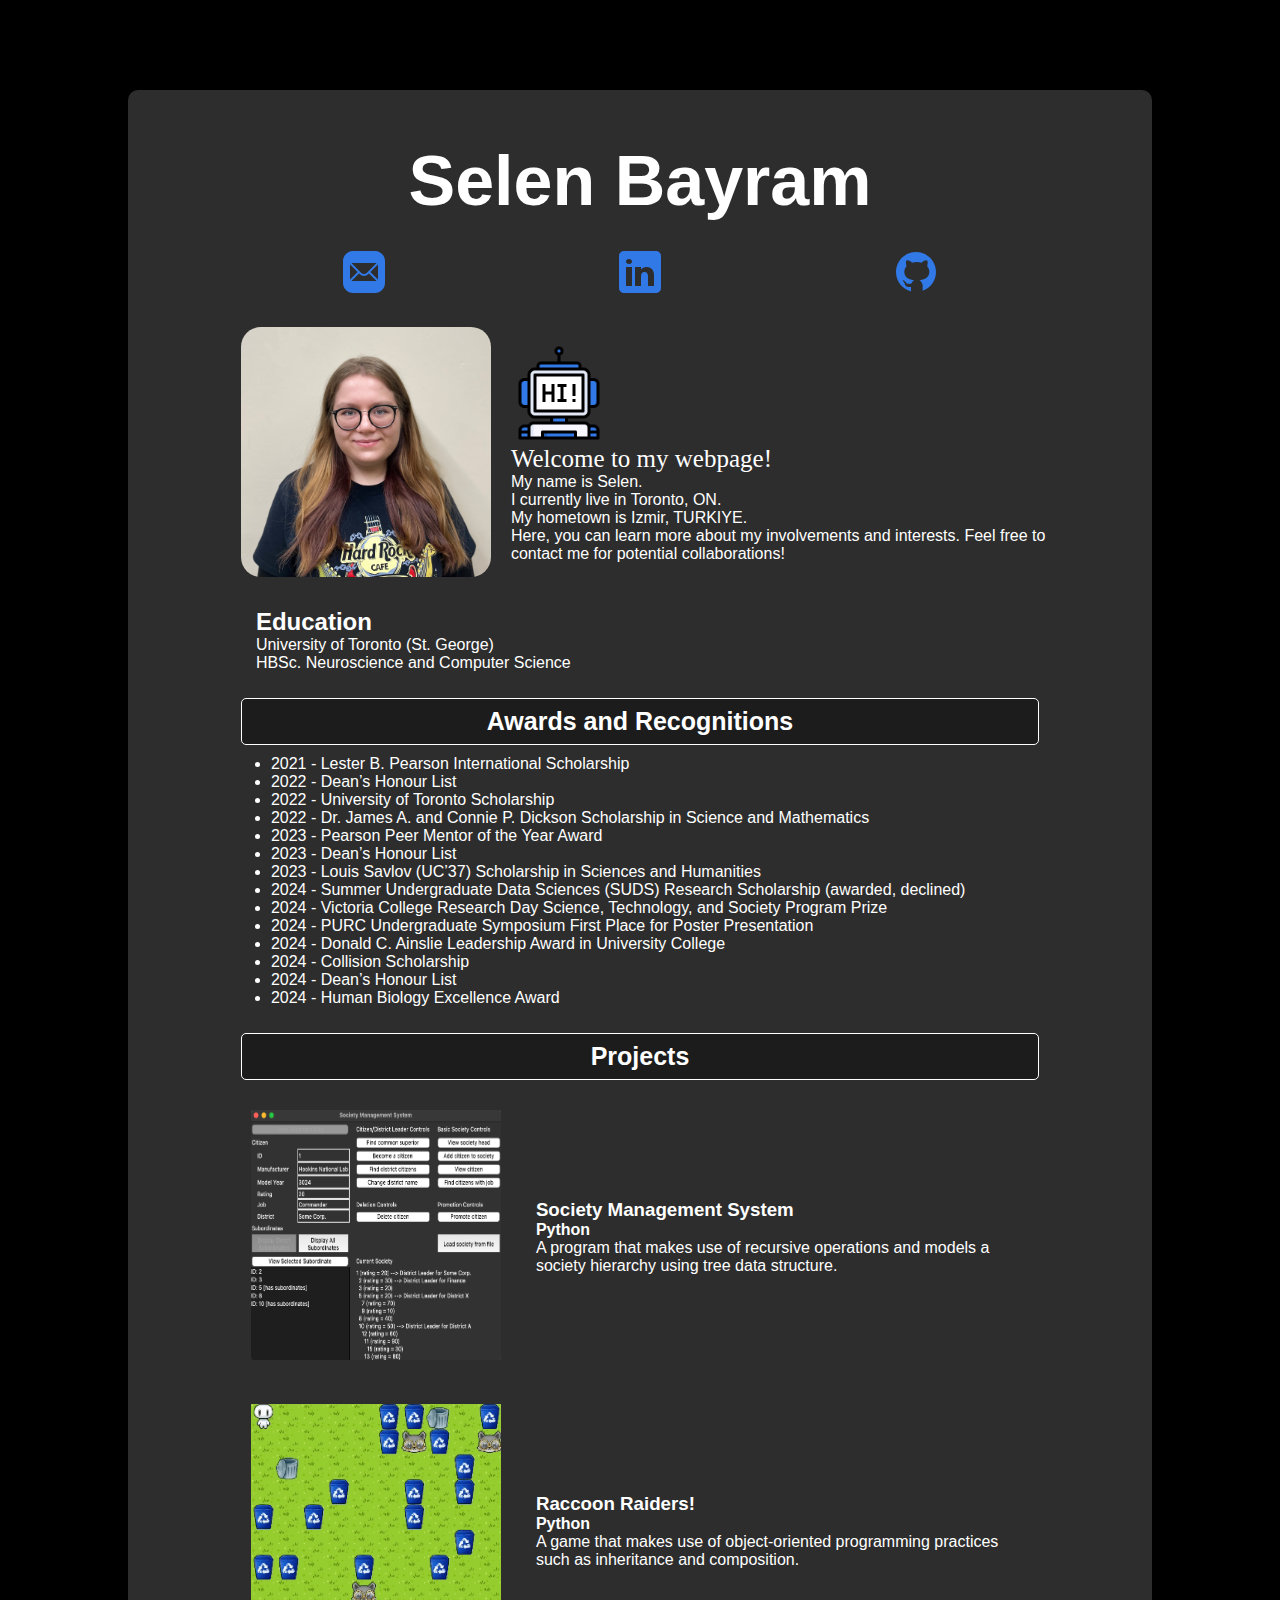
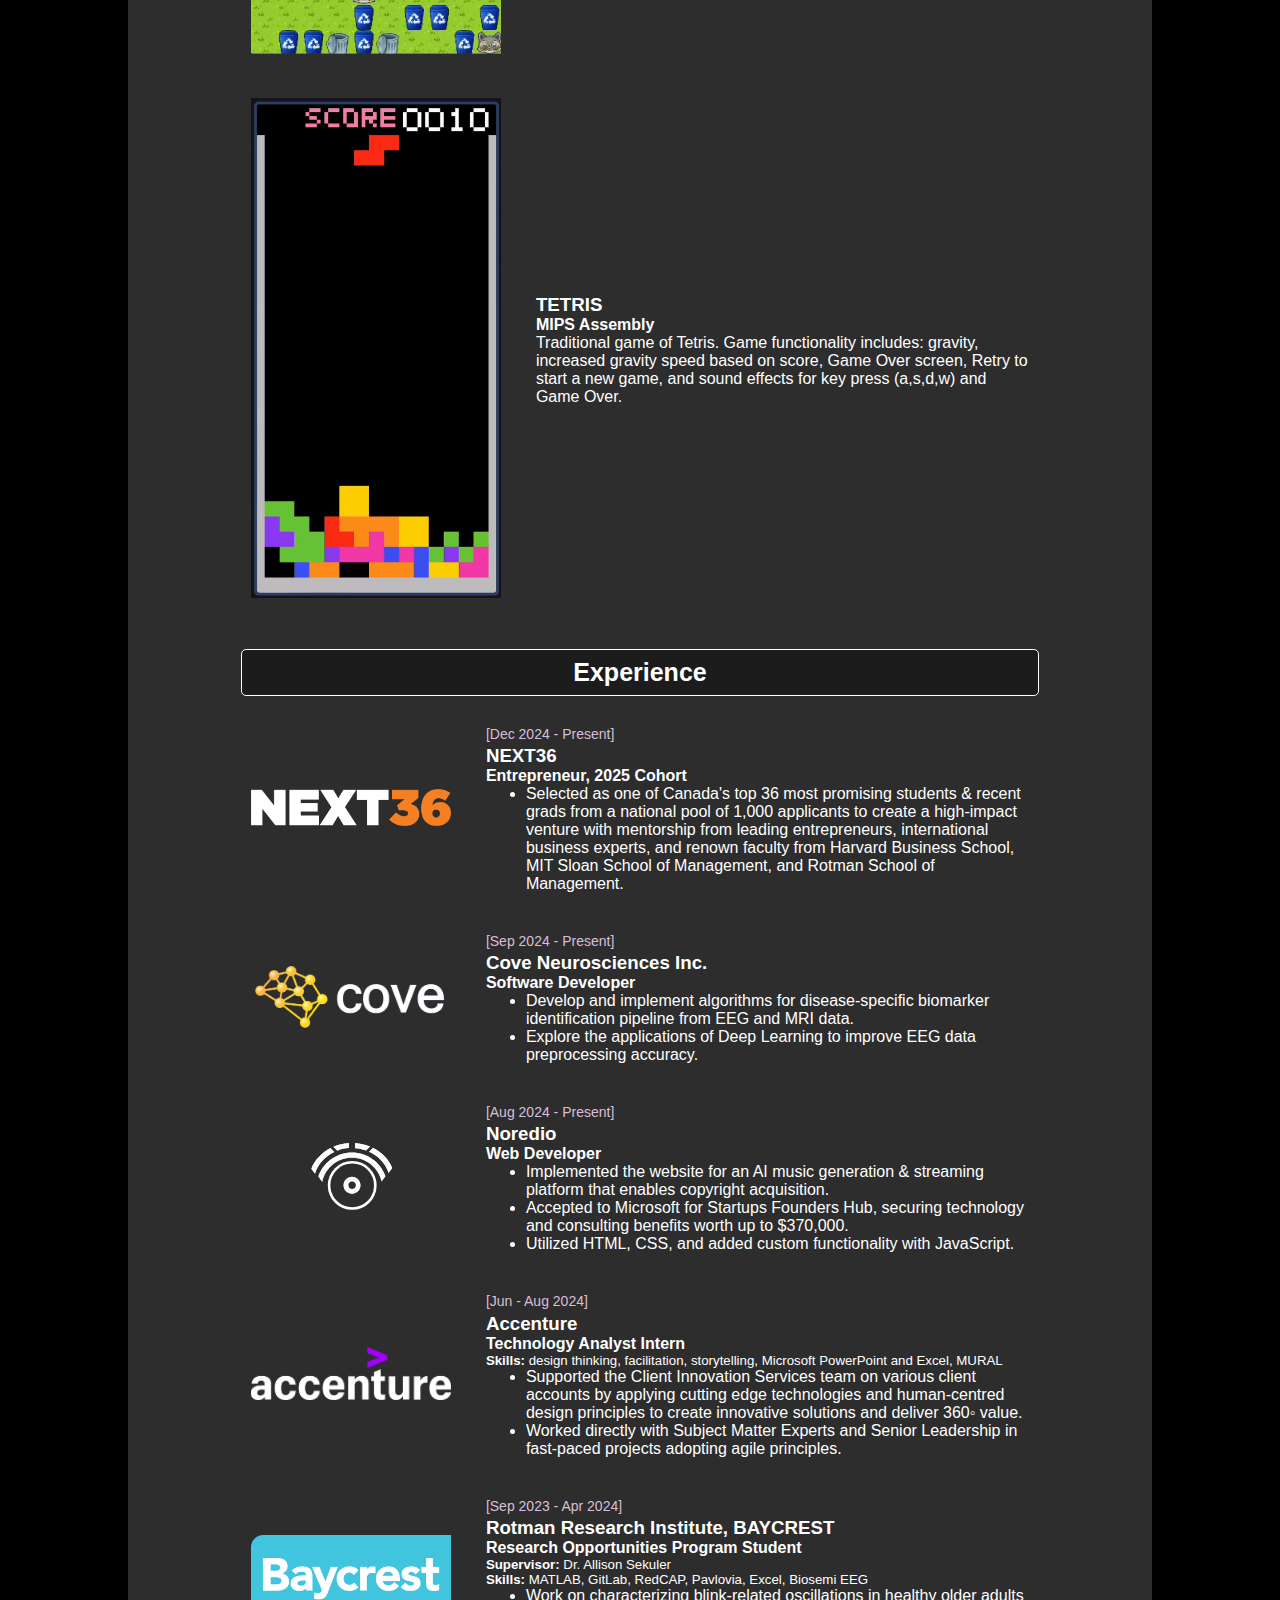
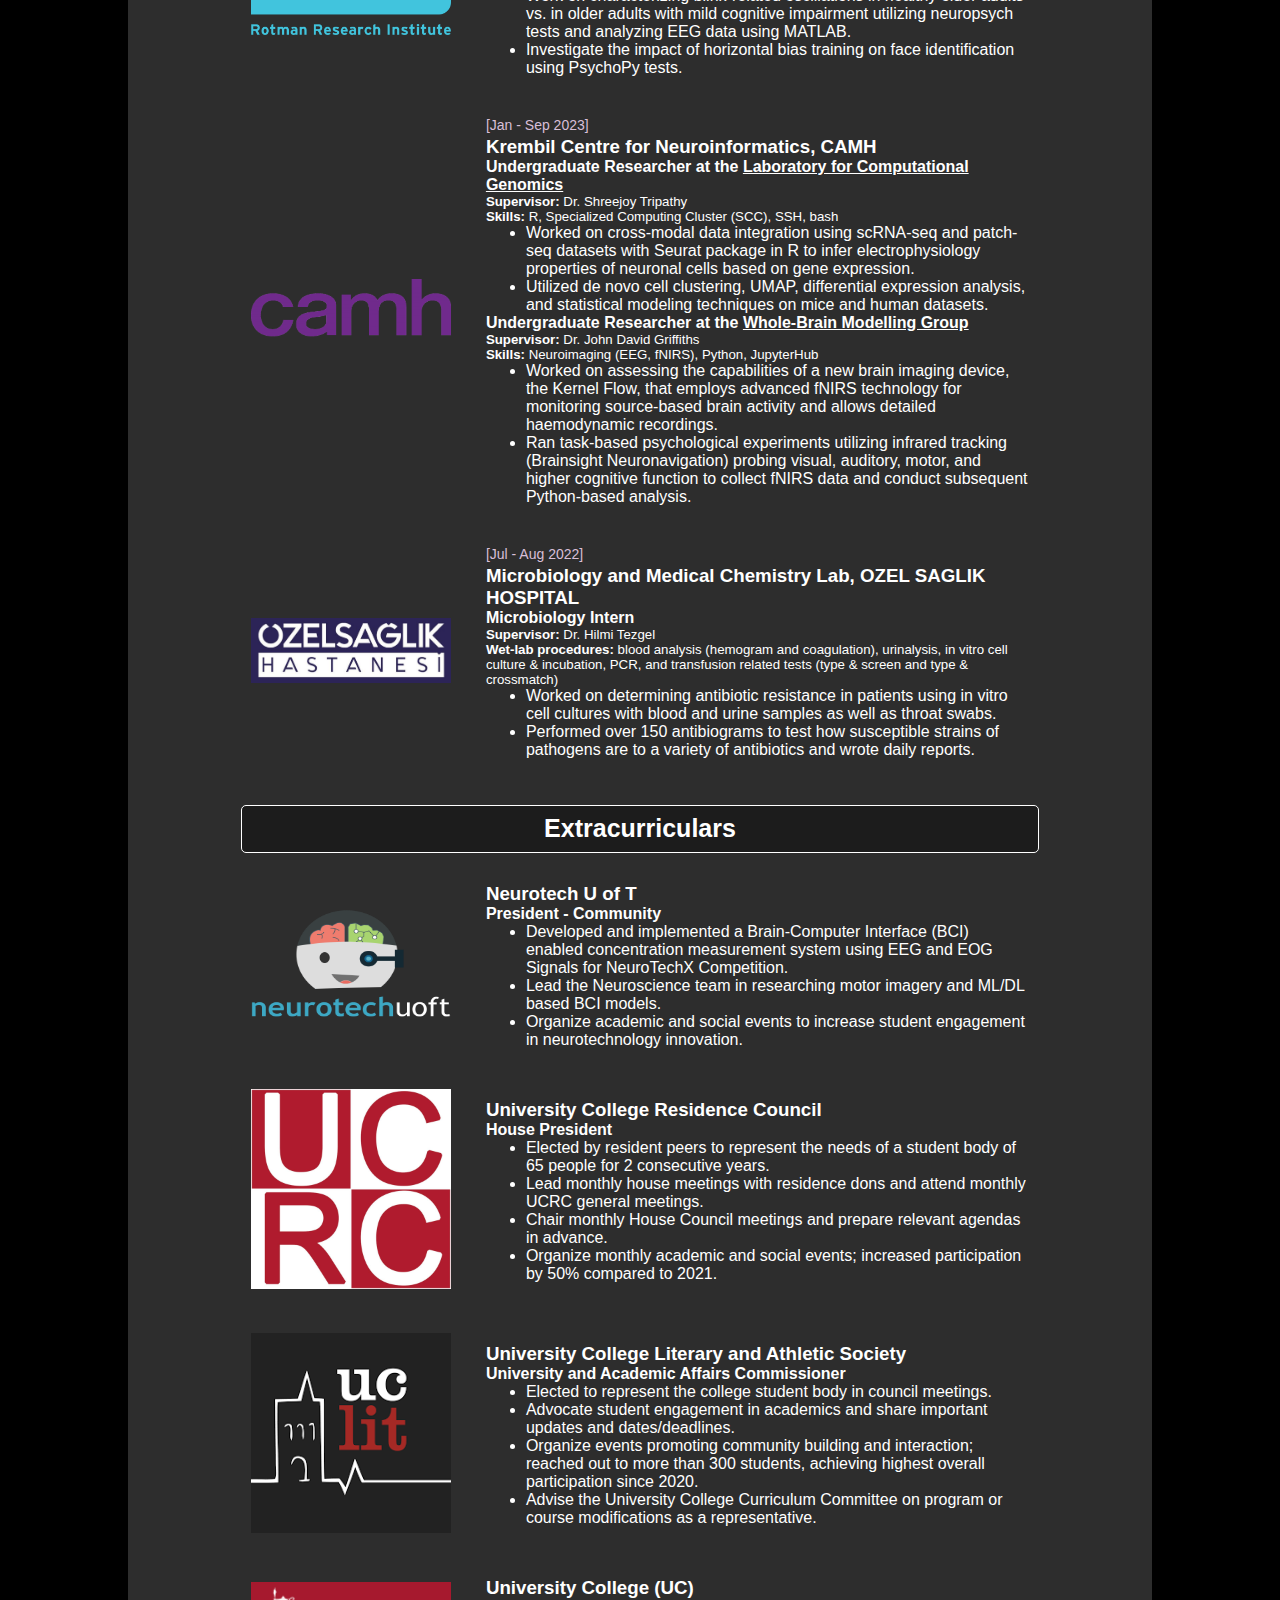
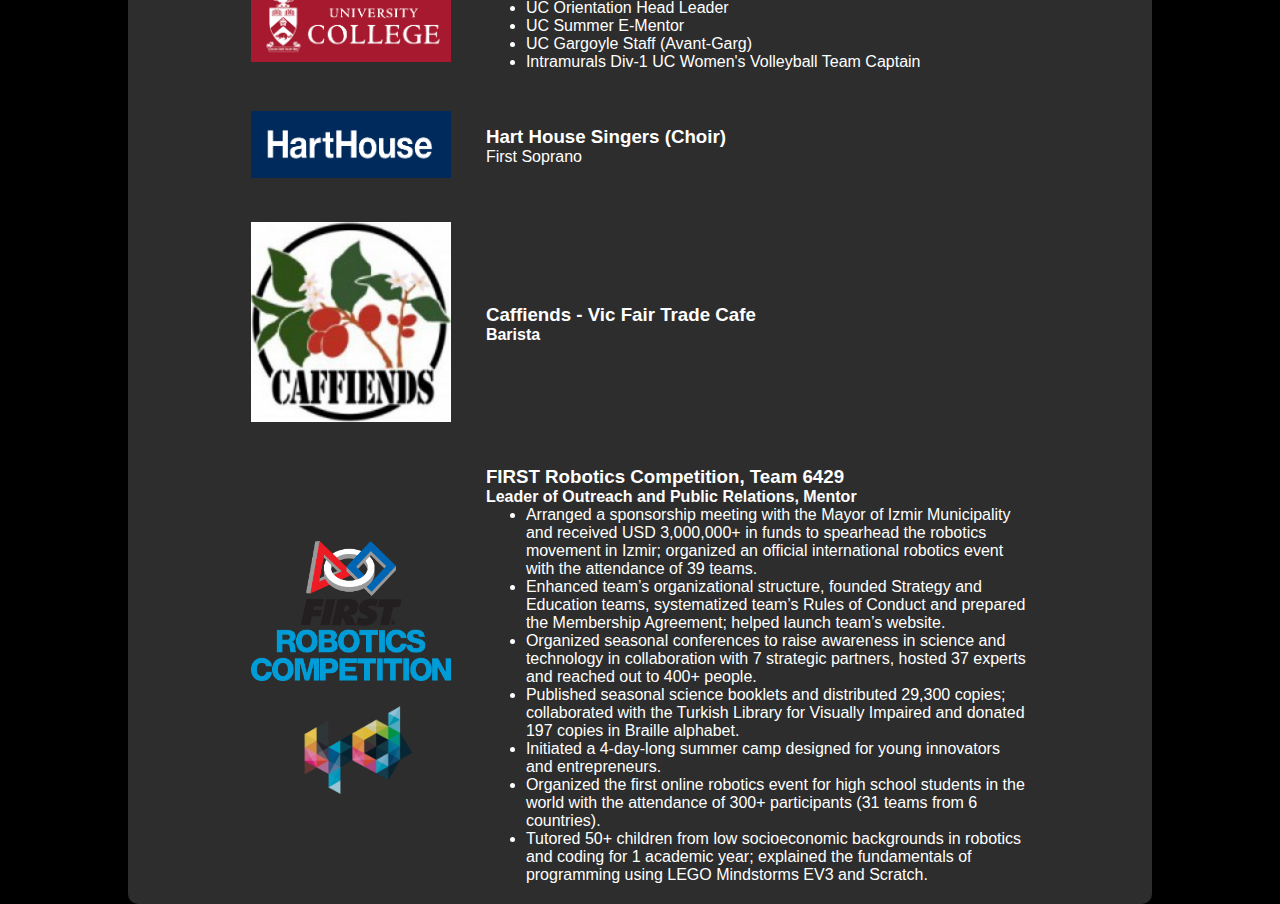
==== index.html @ 51339311 "updates" ====
<!DOCTYPE html>
<!-- div - element selector
     .class - class selector
     #id - id selector -->
<html>
   <head>
      <title>Selen Bayram</title>
      <link rel="stylesheet" href="style.css">
   </head> 
   
   <body>  

      <div id="translucent-bg">
      
      <div id="body-container">
         <!-- Name -->
         <div id="title">
            <h1>Selen Bayram</h1>
         </div>

         <!-- Links -->

         <div class="links">
            <div class="column">
               <a href="mailto:selen.bayram@mail.utoronto.ca">
                  <img src="/images/icons8-mail.svg" alt="Selen Bayram" width="50px" height="50px">
               </a>
            </div>
            <div class="column">
               <a href="https://linkedin.com/in/selenbayram">
                  <img src="/images/icons8-linkedin.svg" alt="Selen Bayram" width="50px" height="50px">
               </a>
            </div>
            <div class="column">
               <a href="https://github.com/selenbayram">
                  <img src="/images/icons8-github.svg" alt="Selen Bayram" width="50px" height="50px">
               </a>

            </div>
         </div>

         <!-- Introduction -->
         <div id="introduction" class="section">
            <div id="img-container">
               <img id="dp" src="/images/profile_pic_website.jpeg" alt="Selen Bayram" width="250px" height="250px">
            </div>
            <div id="title-container">
               <img src="/images/chat.png" alt="Selen Bayram" width="96px" height="96px">
               <p id="hello"> Welcome to my webpage! </p>
               <p>My name is Selen.</p>
               <p>I currently live in Toronto, ON. </p>
               <p>My hometown is Izmir, TURKIYE.</p>
               <p>Here, you can learn more about my involvements and interests. Feel free to
                  contact me for potential collaborations!
               </p>
            </div>
         </div>

         <!-- Education -->
         <div id="education" class="section">
            <div class="div-title">
               <h2>Education</h2>
            </div>
            <div>
               <p>University of Toronto (St. George)</p>
               <p>HBSc. Neuroscience and Computer Science</p>
               <!-- <img class="experience-img" src="/images/uoft_logo.png" alt="Selen Bayram" width="200px" height="100px"> -->
            </div>
         </div>
         
         <!-- Awards -->
         <div id="awards" class="section"> 
            <h2 class="header-space">Awards and Recognitions</h2>
            <div>
               <ul>
                  <li>2021 - Lester B. Pearson International Scholarship</li>
                  <li>2022 - Dean’s Honour List</li>
                  <li>2022 - University of Toronto Scholarship</li>
                  <li>2022 - Dr. James A. and Connie P. Dickson Scholarship in Science and Mathematics</li>
                  <li>2023 - Pearson Peer Mentor of the Year Award</li>
                  <li>2023 - Dean’s Honour List</li>
                  <li>2023 - Louis Savlov (UC’37) Scholarship in Sciences and Humanities</li>
                  <li>2024 - Summer Undergraduate Data Sciences (SUDS) Research Scholarship (awarded, declined)</li>
                  <li>2024 - Victoria College Research Day Science, Technology, and Society Program Prize</li>
                  <li>2024 - PURC Undergraduate Symposium First Place for Poster Presentation</li>
                  <li>2024 - Donald C. Ainslie Leadership Award in University College</li>
                  <li>2024 - Collision Scholarship</li>
                  <li>2024 - Dean’s Honour List</li>
                  <li>2024 - Human Biology Excellence Award </li>
               </ul>
            </div>
         </div>

         <!-- Projects -->
         <div id="projects" class="section">
            <div id="div-title">
               <h2 class="header-space">Projects</h2>
            </div>

            <!-- Society Management System -->
            <div class="company">
               <div class="experience-img">
                  <img src="/images/martian_robot_society.png" alt="Selen Bayram" width="250px" height="250px">
               </div>
               
               <div class="experience-cmpy">
                  <h3>Society Management System</h3>
                  <h4>Python</h4>
                  <p>A program that makes use of recursive operations and models a society hierarchy using tree data structure.</p>
                  <!-- <p class="github-img"> <a href="https://github.com/selenbayram/csc148-winter-2022/tree/main/A2">
                        <img src="/images/icons8-github-white.svg" alt="Selen Bayram" width="35px" height="35px">
                     </a> </p> -->
               </div>

            </div>   

            <!-- Raccoon Raiders! -->
            <div class="company">
               <div class="experience-img">
                  <img src="/images/raccoon_raiders.gif" alt="Selen Bayram" width="250px" height="250px">
               </div>
               
               <div class="experience-cmpy">
                  <h3>Raccoon Raiders!</h3>
                  <h4>Python</h4>
                  <p>A game that makes use of object-oriented programming practices such as inheritance and composition.</p>
                  <!-- <p class="github-img"> <a href="https://github.com/selenbayram/csc148-winter-2022/tree/main/A1">
                     <img src="/images/icons8-github-white.svg" alt="Selen Bayram" width="35px" height="35px">
                  </a> </p> -->
               </div>

            </div>   

            <!-- Tetris -->
            <div class="company">
               <div class="experience-img">
                  <img src="/images/tetris.gif" alt="Selen Bayram" width="250px" height="500px">
               </div>
               
               <div class="experience-cmpy">
                  <h3>TETRIS</h3>
                  <h4>MIPS Assembly</h4>
                  <p>Traditional game of Tetris. Game functionality includes: gravity, increased gravity speed based on score, Game Over screen, Retry to start a new game, and sound effects for key press (a,s,d,w) and Game Over.</p>
                  <!-- <p class="github-img"> <a href="https://github.com/selenbayram/csc148-winter-2022/tree/main/A2">
                        <img src="/images/icons8-github-white.svg" alt="Selen Bayram" width="35px" height="35px">
                     </a> </p> -->
               </div>

            </div>   
         </div>   

         <!-- Experience -->
         <div id="experience" class="section">
            <div id="div-title">
               <h2 class="header-space">Experience</h2>
            </div>

            <!-- NEXT36 -->
            <div class="company">
               <div class="experience-img">
                  <img src="/images/next36.png" alt="Selen Bayram" width="200px" height="36.15px">
               </div>
               
               <div class="experience-cmpy">
                  <div class="date">[Dec 2024 - Present]</div>
                  <h3>NEXT36</h3> 
                  <h4>Entrepreneur, 2025 Cohort</h4>
                 
                  <ul>
                     <li>Selected as one of Canada's top 36 most promising students & recent grads from a national pool of 1,000 applicants to create a high-impact venture with mentorship from leading entrepreneurs, international business experts, and renown faculty from Harvard Business School, MIT Sloan School of Management, and Rotman School of Management.</li>
                 </ul>
               </div>
            </div>   

            <!-- Cove -->
            <div class="company">
               <div class="experience-img">
                  <img src="/images/cove.png" alt="Selen Bayram" width="200px" height="69.2px">
               </div>
               
               <div class="experience-cmpy">
                  <div class="date">[Sep 2024 - Present]</div>
                  <h3>Cove Neurosciences Inc.</h3> 
                  <h4>Software Developer</h4>
                 
                  <ul>
                     <li>Develop and implement algorithms for disease-specific biomarker identification pipeline from EEG and MRI data.</li>
                     <li>Explore the applications of Deep Learning to improve EEG data preprocessing accuracy.</li> 
                  </ul>
               </div>
            </div>   

            <!-- Noredio -->
            <div class="company">
               <div class="experience-img">
                  <img src="/images/noredio_logo.svg" alt="Selen Bayram" width="200px" height="69.2px">
               </div>
               
               <div class="experience-cmpy">
                  <div class="date">[Aug 2024 - Present]</div>
                  <h3>Noredio</h3> 
                  <h4>Web Developer</h4>
                 
                  <ul>
                     <li>Implemented the website for an AI music generation & streaming platform that enables copyright acquisition.</li>
                     <li>Accepted to Microsoft for Startups Founders Hub, securing technology and consulting benefits worth up to $370,000.</li>
                     <li>Utilized HTML, CSS, and added custom functionality with JavaScript.</li>
                  </ul>
               </div>
            </div>   

            <!-- Accenture -->
            <div class="company">
               <div class="experience-img">
                  <img src="/images/accenture.png" alt="Selen Bayram" width="200px" height="53px">
               </div>
               
               <div class="experience-cmpy">
                  <div class="date">[Jun - Aug 2024]</div>
                  <h3>Accenture</h3> 
                  <h4>Technology Analyst Intern</h4>
                  <h5>Skills: <span class="skill-lst">design thinking, facilitation, storytelling, Microsoft PowerPoint and Excel, MURAL</span></h5>

                  <ul>
                     <li>Supported the Client Innovation Services team on various client accounts by applying cutting edge technologies 
                        and human-centred design principles to create innovative solutions and deliver 360◦ value.</li>
                     <li>Worked directly with Subject Matter Experts and Senior Leadership in fast-paced projects adopting agile principles.</li>
                  </ul>
               </div>
            </div>   

            <!-- Baycrest -->
            <div class="company">
               <div class="experience-img">
                  <img src="/images/baycrest_website.png" alt="Selen Bayram" width="200px" height="100px">
               </div>
               
               <div class="experience-cmpy">
                  <div class="date">[Sep 2023 - Apr 2024]</div>
                  <h3>Rotman Research Institute, BAYCREST</h3>
                  <h4>Research Opportunities Program Student</h4>
                  <h5>Supervisor: <span class="sup-name">Dr. Allison Sekuler</span></h5>
                  <h5>Skills: <span class="skill-lst">MATLAB, GitLab, RedCAP, Pavlovia, Excel, Biosemi EEG</span></h5>
                  

                  <ul>
                     <li>Work on characterizing blink-related oscillations in healthy older adults vs. 
                        in older adults with mild cognitive impairment utilizing neuropsych tests and analyzing EEG data 
                        using MATLAB.</li>
                     <li>Investigate the impact of horizontal bias training on face identification using PsychoPy 
                        tests.</li>
                  </ul>
               </div>
            </div>   

            <!-- CAMH -->
            <div class="company">
               <div class="experience-img">
                  <img src="/images/camh_logo_v2.png" alt="Selen Bayram" width="200px" height="60px">
               </div>

               <div class="experience-cmpy">
                  <div class="date">[Jan - Sep 2023]</div>
                  <h3>Krembil Centre for Neuroinformatics, CAMH</h3>
                     
                  <!-- TripLab -->
                  <h4>Undergraduate Researcher at the <a href="https://triplab.org">Laboratory for Computational Genomics</a></h4>
                  <h5>Supervisor: <span class="sup-name">Dr. Shreejoy Tripathy</span></h5>
                  <h5>Skills: <span class="skill-lst">R, Specialized Computing Cluster (SCC), SSH, bash</span></h5>
                  
                  <ul>
                     <li>Worked on cross-modal data integration using scRNA-seq and patch-seq datasets with 
                        Seurat package in R to infer electrophysiology properties of neuronal cells based on gene expression.</li>
                     <li>Utilized de novo cell clustering, UMAP, differential expression analysis, 
                        and statistical modeling techniques on mice and human datasets.</li>
                  </ul>

                  <!-- GriffLab -->
                  <h4> Undergraduate Researcher at the <a href="https://www.grifflab.com">Whole-Brain Modelling Group</a></h4>
                  <h5>Supervisor: <span class="sup-name">Dr. John David Griffiths</span></h5>
                  <h5>Skills: <span class="skill-lst">Neuroimaging (EEG, fNIRS), Python, JupyterHub</span></h5>

                     <ul>
                        <li>Worked on assessing the capabilities of a new brain imaging device, the Kernel Flow, that employs 
                           advanced fNIRS technology for monitoring source-based brain activity and allows detailed haemodynamic recordings.</li>
                        <li>Ran task-based psychological experiments utilizing infrared tracking (Brainsight Neuronavigation) probing visual, auditory, 
                           motor, and higher cognitive function to collect fNIRS data and conduct subsequent Python-based analysis.</li>
                      </ul>

               </div>
            </div>   

            <!-- Ozel Saglik Hospital -->
            <div class="company">
               <div class="experience-img">
                  <img src="/images/ozel_saglik_hastanesi_logo.png" alt="Selen Bayram" width="200px" height="65px">
               </div>
               <div class="experience-cmpy">
                  <div class="date">[Jul - Aug 2022]</div>
                  <h3>Microbiology and Medical Chemistry Lab, OZEL SAGLIK HOSPITAL</h3>
                  <h4>Microbiology Intern</h4>
                  <h5>Supervisor: <span class="sup-name">Dr. Hilmi Tezgel</span></h5>
                  <h5>Wet-lab procedures: <span class="skill-lst">blood analysis (hemogram and coagulation), urinalysis, in vitro cell culture & incubation, PCR, 
                  and transfusion related tests (type & screen and type & crossmatch)</span></h5>
                  <ul>
                     <li>Worked on determining antibiotic resistance in patients using in vitro
                        cell cultures with blood and urine samples as well as throat swabs.</li>
                     <li>Performed over 150 antibiograms to test how susceptible strains of pathogens 
                        are to a variety of antibiotics and wrote daily reports.</li>
                     </ul>
               </div>
            </div>
         </div>

         <!-- Extracurricular -->
         <div id="extracurricular" class="section">
            <div id="div-title">
               <h2 class="header-space">Extracurriculars</h2>
            </div>

            <!-- Neurotech -->
            <div class="club">
               <div class="club-img">
                  <img src="/images/neurotech_logo.png" alt="Selen Bayram" width="200px" height="110px">
               </div>
               <div class="club-cmpy">
                  <h3>Neurotech U of T</h3>
                  <h4>President - Community</h4>
                  <ul>
                     <li>Developed and implemented a Brain-Computer Interface (BCI) enabled 
                        concentration measurement system using EEG and EOG Signals for NeuroTechX Competition.</li>
                     <li>Lead the Neuroscience team in researching motor imagery and ML/DL based BCI models.</li>
                     <li>Organize academic and social events to increase student engagement in neurotechnology innovation.</li>
                  </ul>
               </div>
            </div>

            <!-- UCRC -->
            <div class="club">
               <div class="club-img">
                  <img src="/images/ucrc_logo.jpeg" alt="Selen Bayram" width="200px" height="200px">
               </div>
               <div class="club-cmpy">
                  <h3>University College Residence Council</h3>
                  <h4>House President</h4>
                  <ul>
                     <li>Elected by resident peers to represent the needs of a student body of 65 people for 2 consecutive years.</li>
                     <li>Lead monthly house meetings with residence dons and attend monthly UCRC general meetings.</li>
                     <li>Chair monthly House Council meetings and prepare relevant agendas in advance.</li>
                     <li>Organize monthly academic and social events; increased participation by 50% compared to 2021.</li>
                  </ul>
               </div>
            </div>

            <!-- UCLit -->
            <div class="club">
               <div class="club-img">
                  <img src="/images/uclit_logo_two" alt="Selen Bayram" width="200px" height="200px">
               </div>
               <div class="club-cmpy">
                  <h3>University College Literary and Athletic Society</h3>
                  <h4>University and Academic Affairs Commissioner</h4>
                  <ul>
                     <li>Elected to represent the college student body in council meetings.</li>
                     <li>Advocate student engagement in academics and share important updates and dates/deadlines.</li>
                     <li>Organize events promoting community building and interaction; reached out to more than 300
                        students, achieving highest overall participation since 2020.</li>
                     <li>Advise the University College Curriculum Committee on program or course modifications as a
                        representative.</li>
                  </ul>
               </div>
            </div>

            <!-- UC -->
            <div class="club">
               <div class="club-img">
                  <img src="/images/uc_logo.png" alt="Selen Bayram" width="200px" height="80px">
               </div>
               <div class="club-cmpy">
                  <h3>University College (UC)</h3>
                  <ul>
                     <li>UC Orientation Head Leader</li>
                     <li>UC Summer E-Mentor</li>
                     <li>UC Gargoyle Staff (Avant-Garg)</li>
                     <li>Intramurals Div-1 UC Women's Volleyball Team Captain</li>
                  </ul>
               </div>
            </div>

            <!-- Hart House -->
            <div class="club">
               <div class="club-img">
                  <img src="/images/harthousesingers_logo.png" alt="Selen Bayram" width="200px" height="67px">
               </div>
               <div class="club-cmpy">
                  <h3>Hart House Singers (Choir)</h3>
                  First Soprano
               </div>
            </div>

            <!-- Caffiends -->
            <div class="club">
               <div class="club-img">
                  <img src="/images/caffiends_logo.jpg" alt="Selen Bayram" width="200px" height="200px">
               </div>
               <div class="club-cmpy">
                  <h3>Caffiends - Vic Fair Trade Cafe</h3>
                  <h4>Barista</h4>
               </div>
            </div>

            <!-- FRC -->
            <div class="club">
               <div class="club-img">
                  <img src="/images/frc_logo.png" alt="Selen Bayram" width="200px" height="140px">
                  <img class="frc-img" src="/images/4d_logo_frc.png" alt="Selen Bayram" width="200px" height="120px">
               </div>
               <div class="club-cmpy">
                  <h3>FIRST Robotics Competition, Team 6429</h3>
                  <h4>Leader of Outreach and Public Relations, Mentor</h4>
                  <ul>
                     <li>Arranged a sponsorship meeting with the Mayor of Izmir Municipality and received USD 3,000,000+ in
                        funds to spearhead the robotics movement in Izmir; organized an official international robotics event with
                        the attendance of 39 teams.</li>
                     <li>Enhanced team’s organizational structure, founded Strategy and Education teams, systematized team’s
                        Rules of Conduct and prepared the Membership Agreement; helped launch team’s website.</li>
                     <li>Organized seasonal conferences to raise awareness in science and technology in collaboration with 7
                        strategic partners, hosted 37 experts and reached out to 400+ people.</li>
                     <li>Published seasonal science booklets and distributed 29,300 copies; collaborated with the Turkish Library
                        for Visually Impaired and donated 197 copies in Braille alphabet.</li>
                     <li>Initiated a 4-day-long summer camp designed for young innovators and entrepreneurs.</li>
                     <li>Organized the first online robotics event for high school students in the world with the attendance of 300+
                        participants (31 teams from 6 countries).</li>
                     <li>Tutored 50+ children from low socioeconomic backgrounds in robotics and coding for 1 academic year;
                        explained the fundamentals of programming using LEGO Mindstorms EV3 and Scratch.</li>
                  </ul>
               </div>
            </div>

         </div>

      </div>

      </div>
   </body>

</html>
---- style.css ----
/* body styling -- generic */

* {
   box-sizing: border-box;
   margin: auto;
}

body {
   background-color: black;
   color: white;
   padding: 0;
   margin: 0;
   display: flex;
   align-items: center;
   justify-content: center;
}

#translucent-bg {
   position: absolute;
   top: 10%;
   left: 10%;
   width: 80%;
   min-height: 80%;
   max-height: min-content;
   background-color: rgba(255, 255, 255, 0.175);
   /* opacity: 0.35; */
   border-radius: 10px;
   /* box-shadow: 0 15px 20px rgba(255, 255, 255, 0.823); */
   z-index: -1;
}

#body-container {
   /* background-color: rgba(255, 255, 255, 0.75); */
   border-radius: 5px;
   padding: 5%;
   width: 95%;
   height: 100%;

}

@media screen and (max-width: 600px) {
   .column {
     width: 100%;
   }
}

.links {
   margin: 3%;
   display: grid;
   grid-auto-rows: 1fr;
   grid-template-columns: 1fr 1fr 1fr;
   grid-gap: 10px;
}

#title {
   font-family: Optima, sans-serif;
   font-size: 35px;
   color: white;
   text-align: center;
}

#introduction {
   display: flex;
   font-family: Optima, sans-serif;
   /* align-items: center; */
   /* justify-content: space-around; */
   height: 100%;
}

#education {
   padding-left: 25px;
   /* display: flex; */
}

#dp {
   border-radius: 20px;
   margin-left: 10px;
}

#title-container {
   margin-left: 10px; 
   padding-left: 10px;
   color: white;
}

#hello {
   font-family: Bradley Hand, cursive;
   font-size: 25px;
}

.section {
   margin: 3%;
   font-family: Optima, sans-serif;
   /* border: 1px solid white; */
}

.sup-name {
   text-decoration: none;
   font-weight: normal;
}

.skill-lst {
   text-decoration: none;
   font-weight: normal;
}

.company {
   height: 100%;
   padding: 20px;
   display: flex;
   align-items: center;
   justify-content: center;
}

.experience-img {
   padding-right: 35px;
   margin: 0;
}

.experience-cmpy {
   color: white;
   min-width: 40%;
   margin-left: 0;
}

.club-img {
   padding-right: 35px;
}

.header-space {
   padding-bottom: 10px;
   /* font-family: Apple Chancery, cursive; */
   font-family: Optima, sans-serif;
   font-size: 25px;
   background-color: rgba(0, 0, 0, 0.367);
   border: 1px solid white;
   border-radius: 5px;
   padding: 1%;
   margin: 10px;
   text-align: center;
}

.club {
   display: flex;
   padding: 20px;
   align-items: center;
   justify-content: center;
   float: left;
}

.github-img {
   padding-top: 10px;
}

.frc-img {
   padding-top: 10px;
}

a {
   color: white;
}

.date {
   color: thistle;
   font-size: 14px;
   margin-bottom: 0.2rem;
}
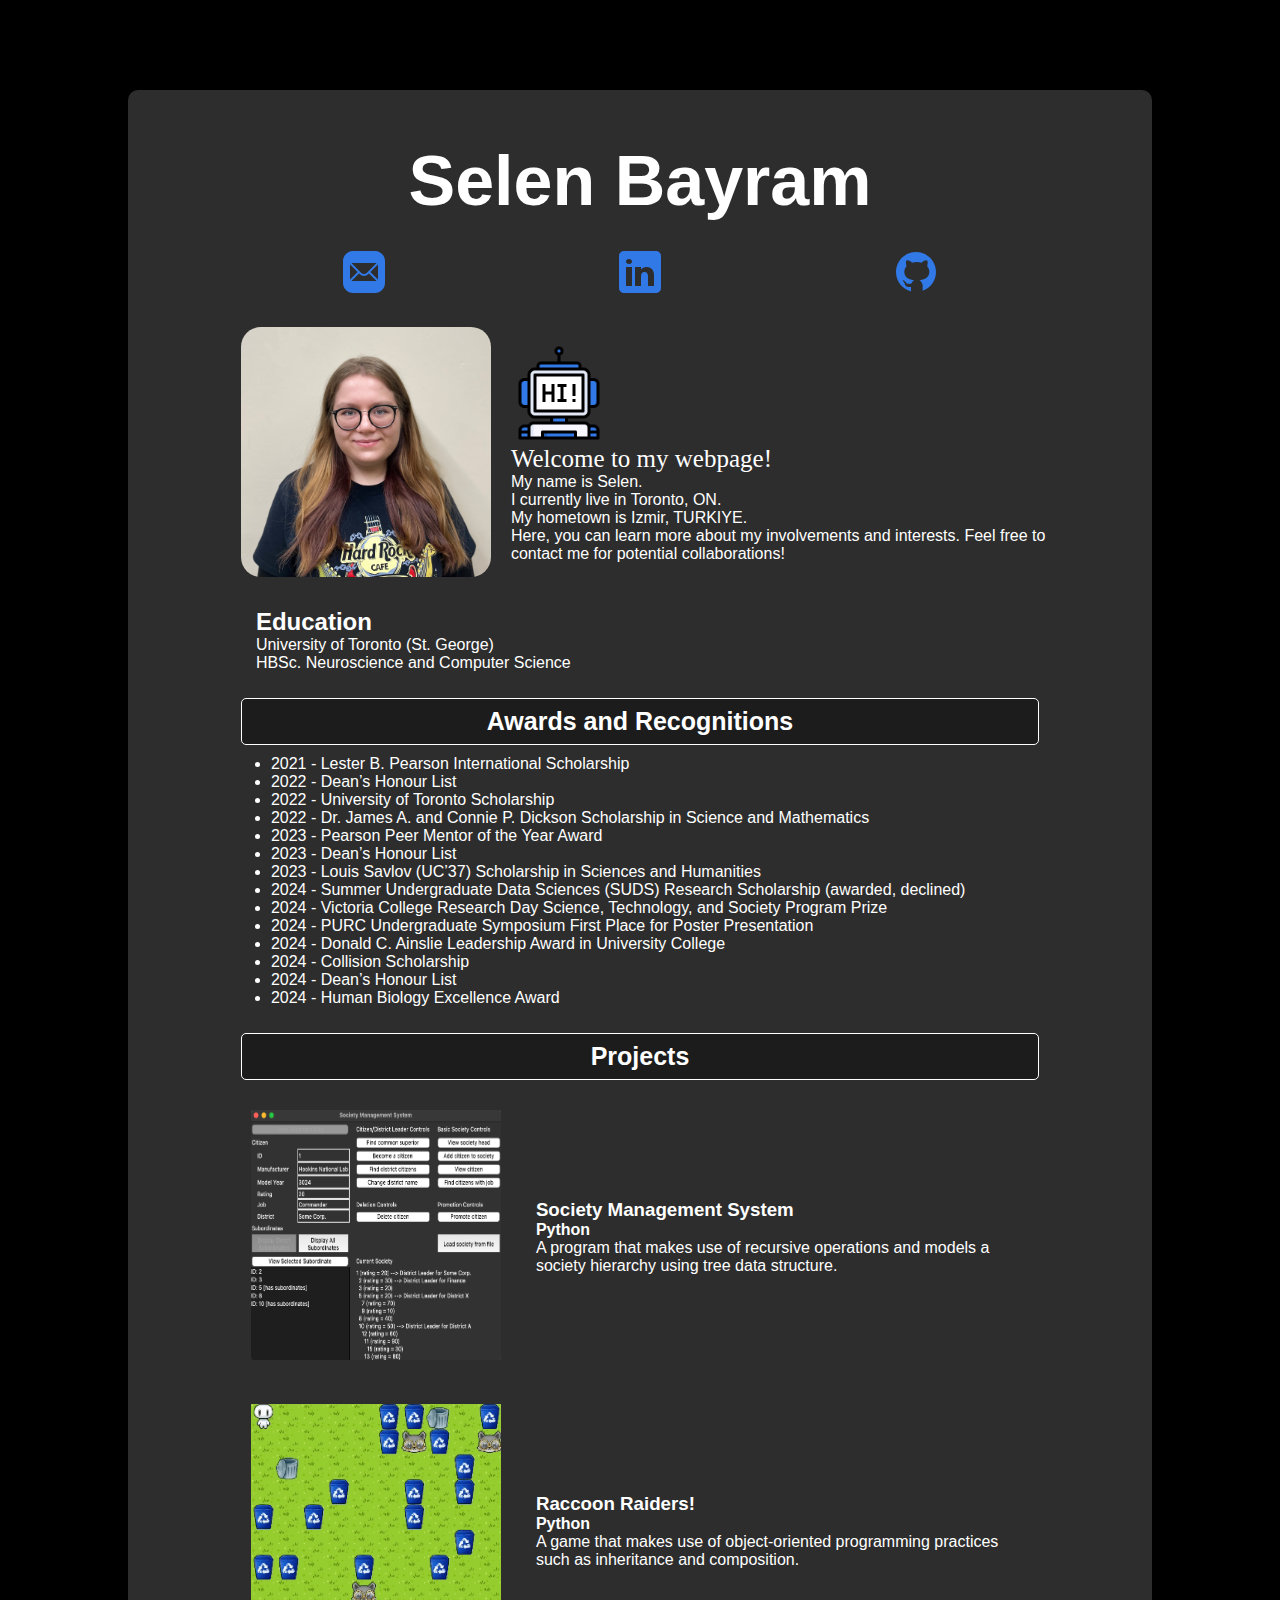
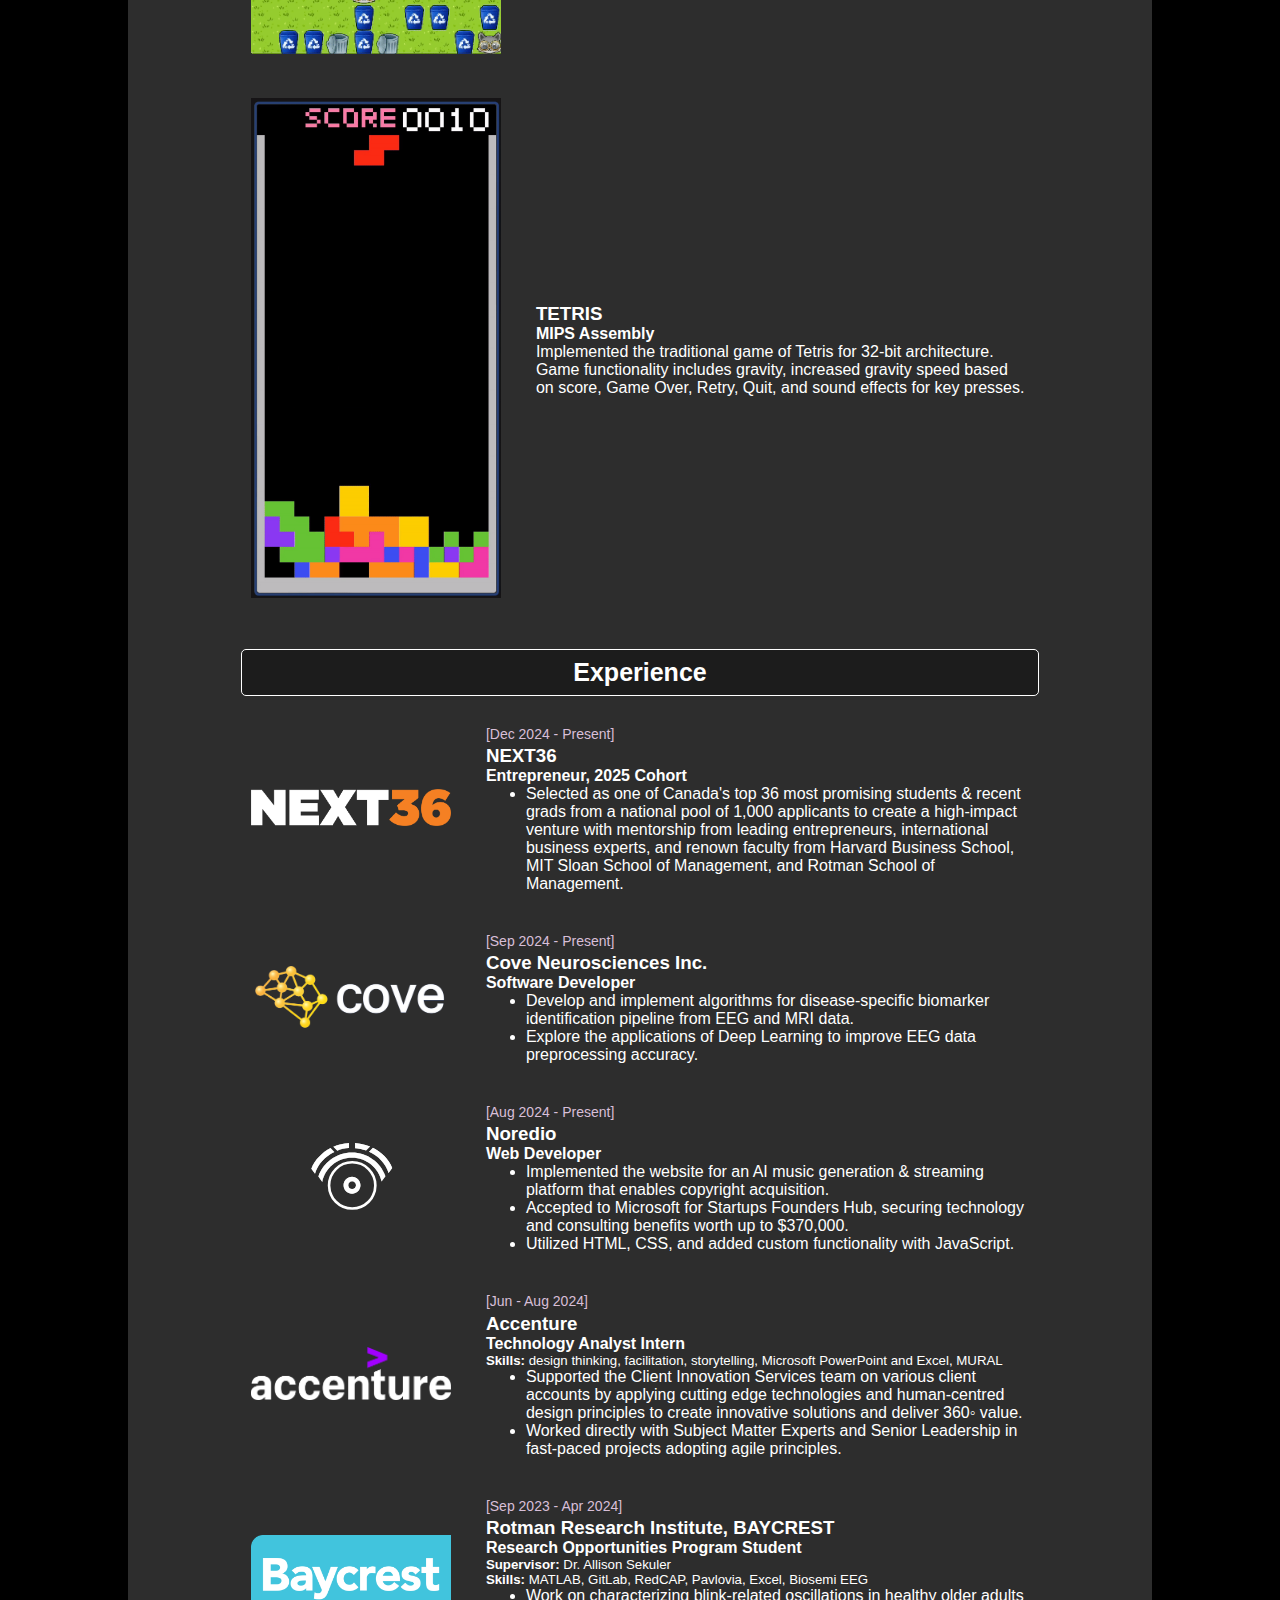
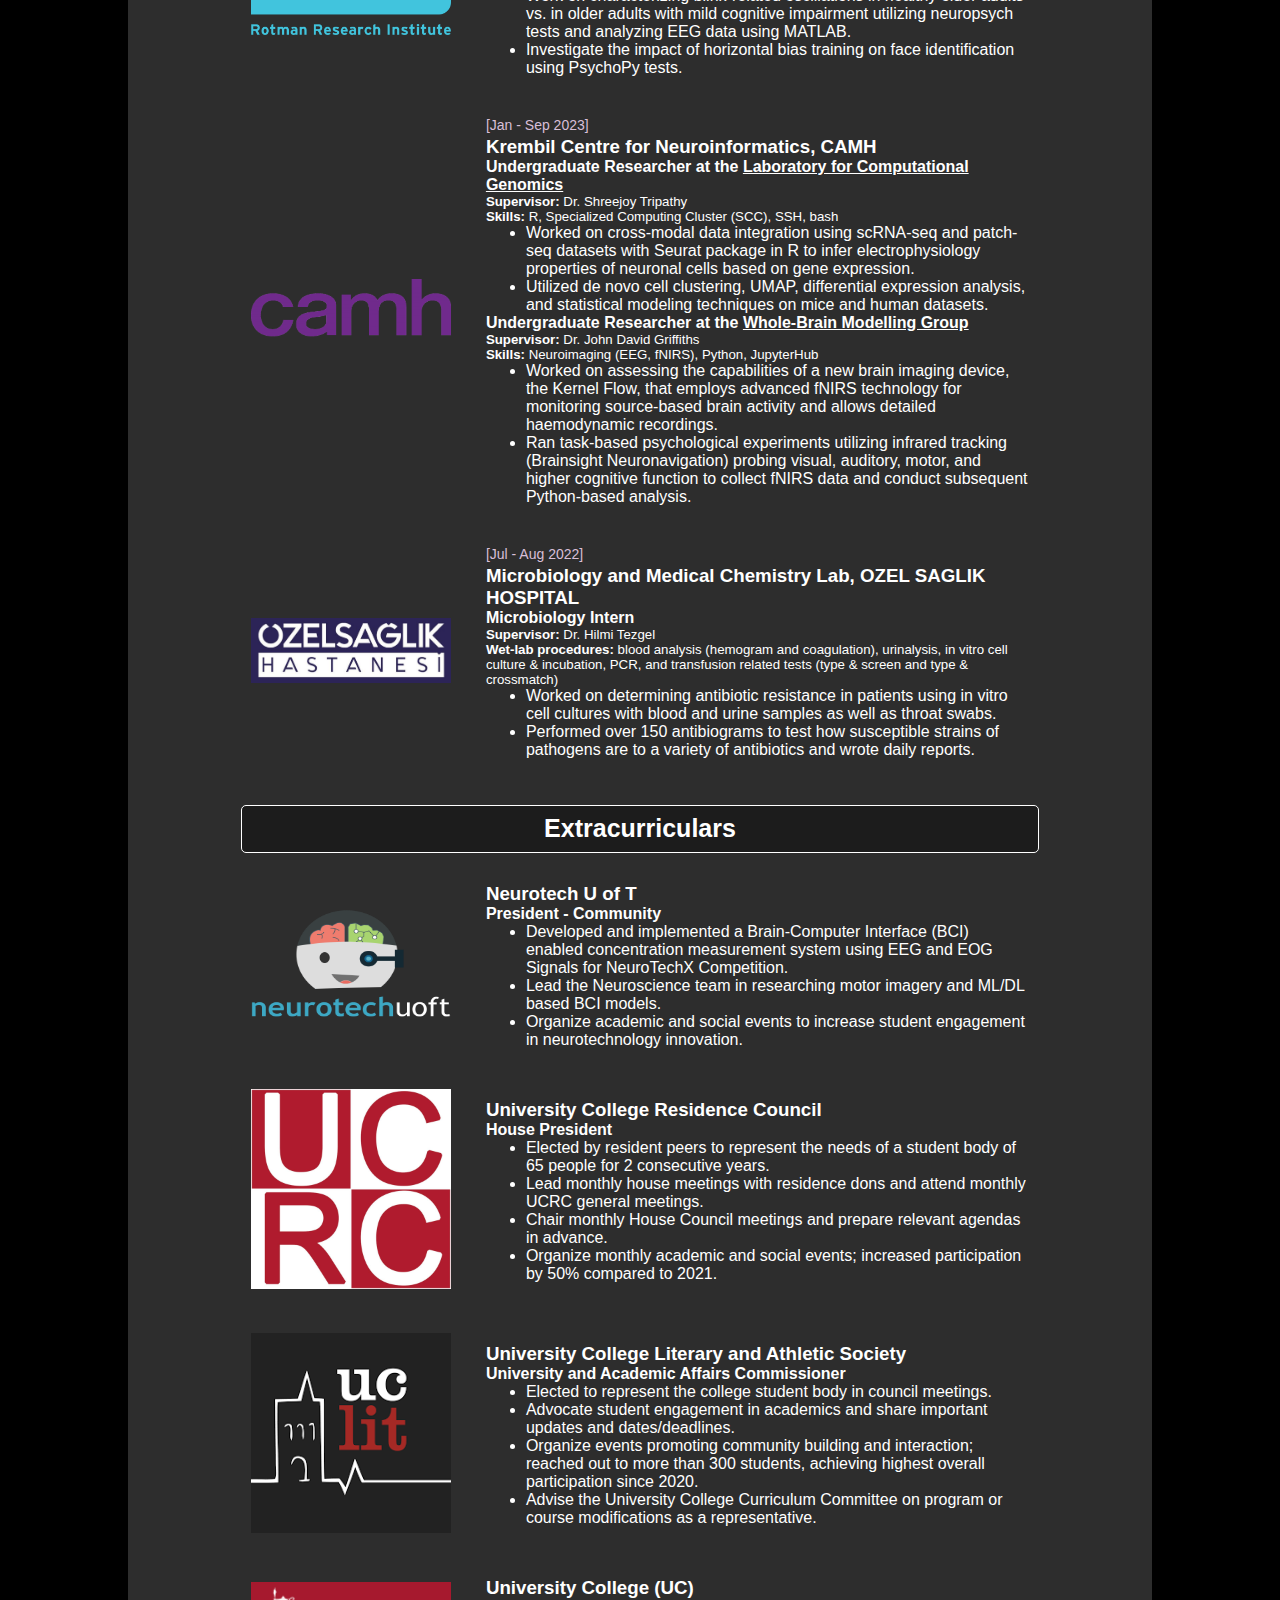
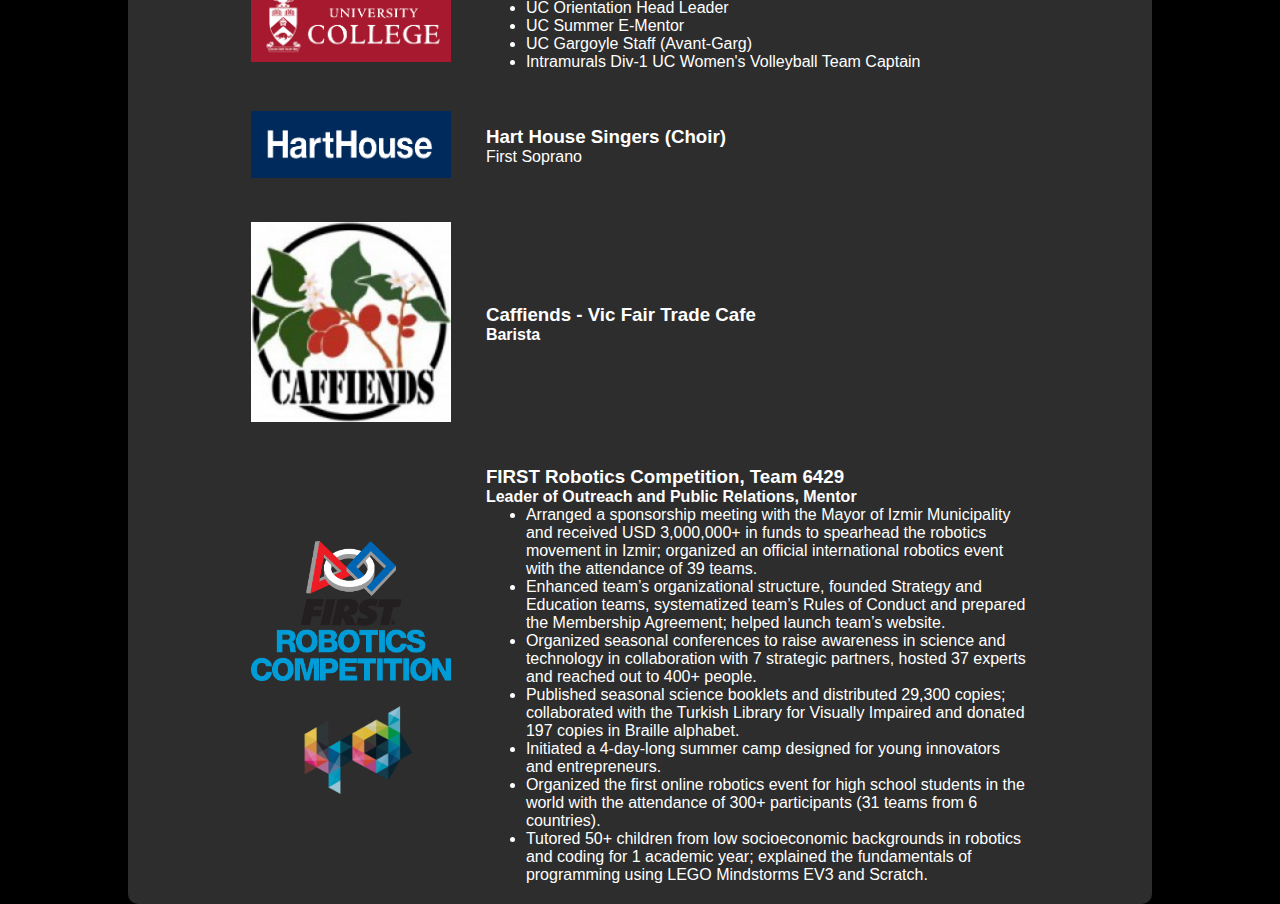
==== commit d2f5a60b: "Merge pull request #18 from selenbayram/edit_fourteen" ====
--- a/index.html
+++ b/index.html
@@ -140,7 +140,8 @@
                <div class="experience-cmpy">
                   <h3>TETRIS</h3>
                   <h4>MIPS Assembly</h4>
-                  <p>Traditional game of Tetris. Game functionality includes: gravity, increased gravity speed based on score, Game Over screen, Retry to start a new game, and sound effects for key press (a,s,d,w) and Game Over.</p>
+                  <p>Implemented the traditional game of Tetris for 32-bit architecture. Game functionality includes gravity, increased gravity
+                         speed based on score, Game Over, Retry, Quit, and sound effects for key presses.</p>
                   <!-- <p class="github-img"> <a href="https://github.com/selenbayram/csc148-winter-2022/tree/main/A2">
                         <img src="/images/icons8-github-white.svg" alt="Selen Bayram" width="35px" height="35px">
                      </a> </p> -->
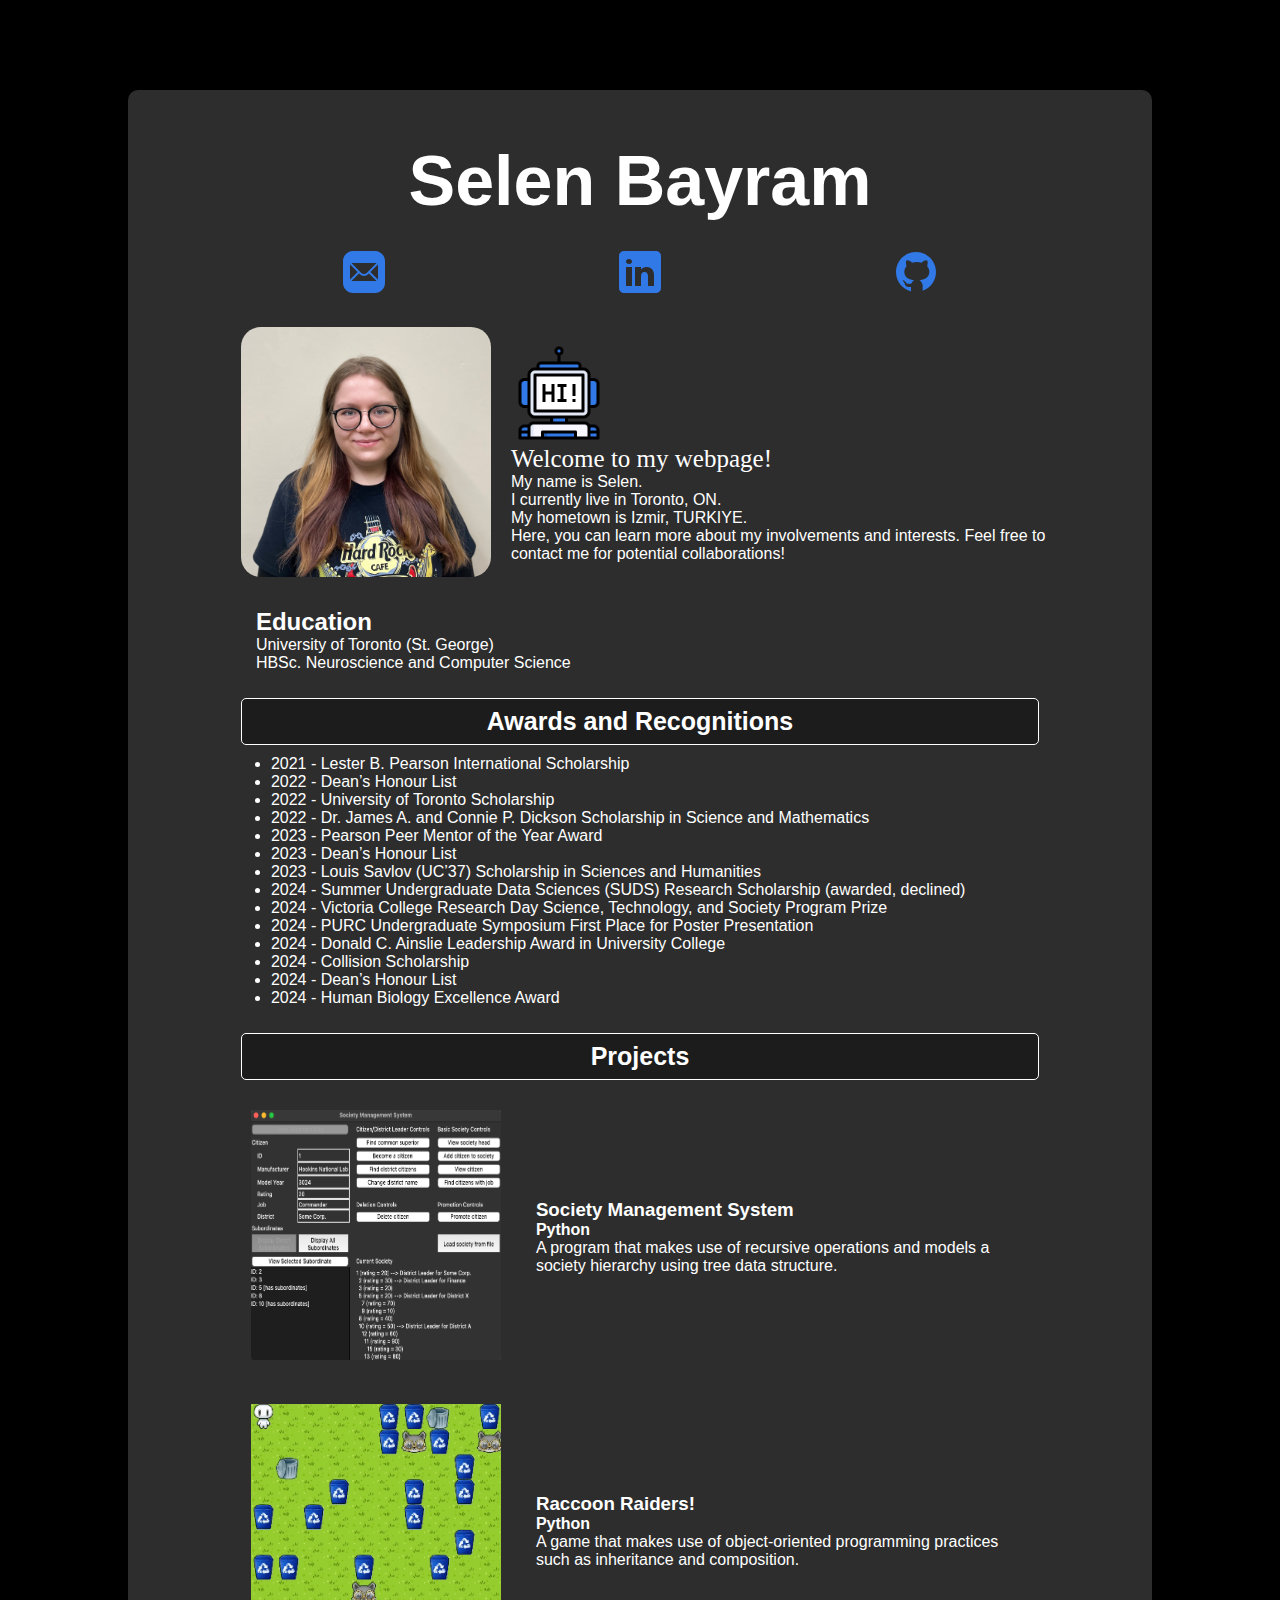
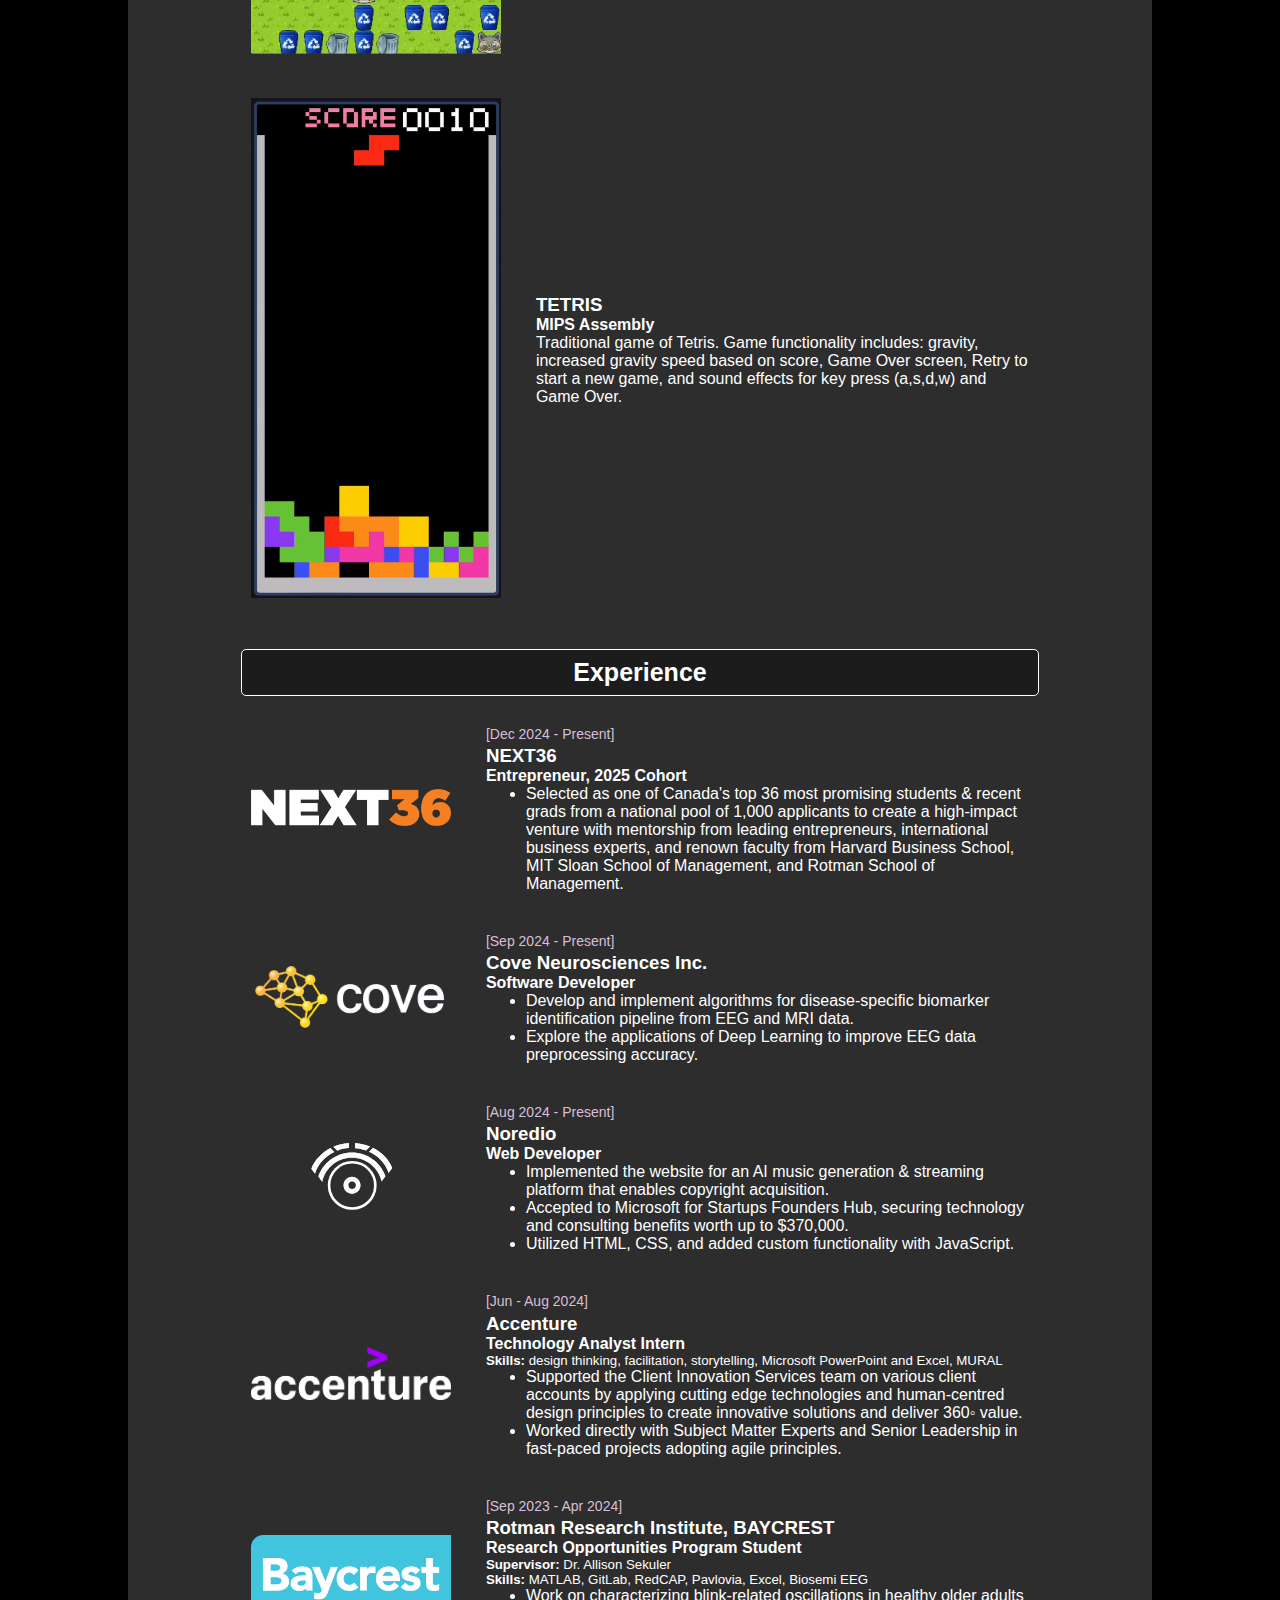
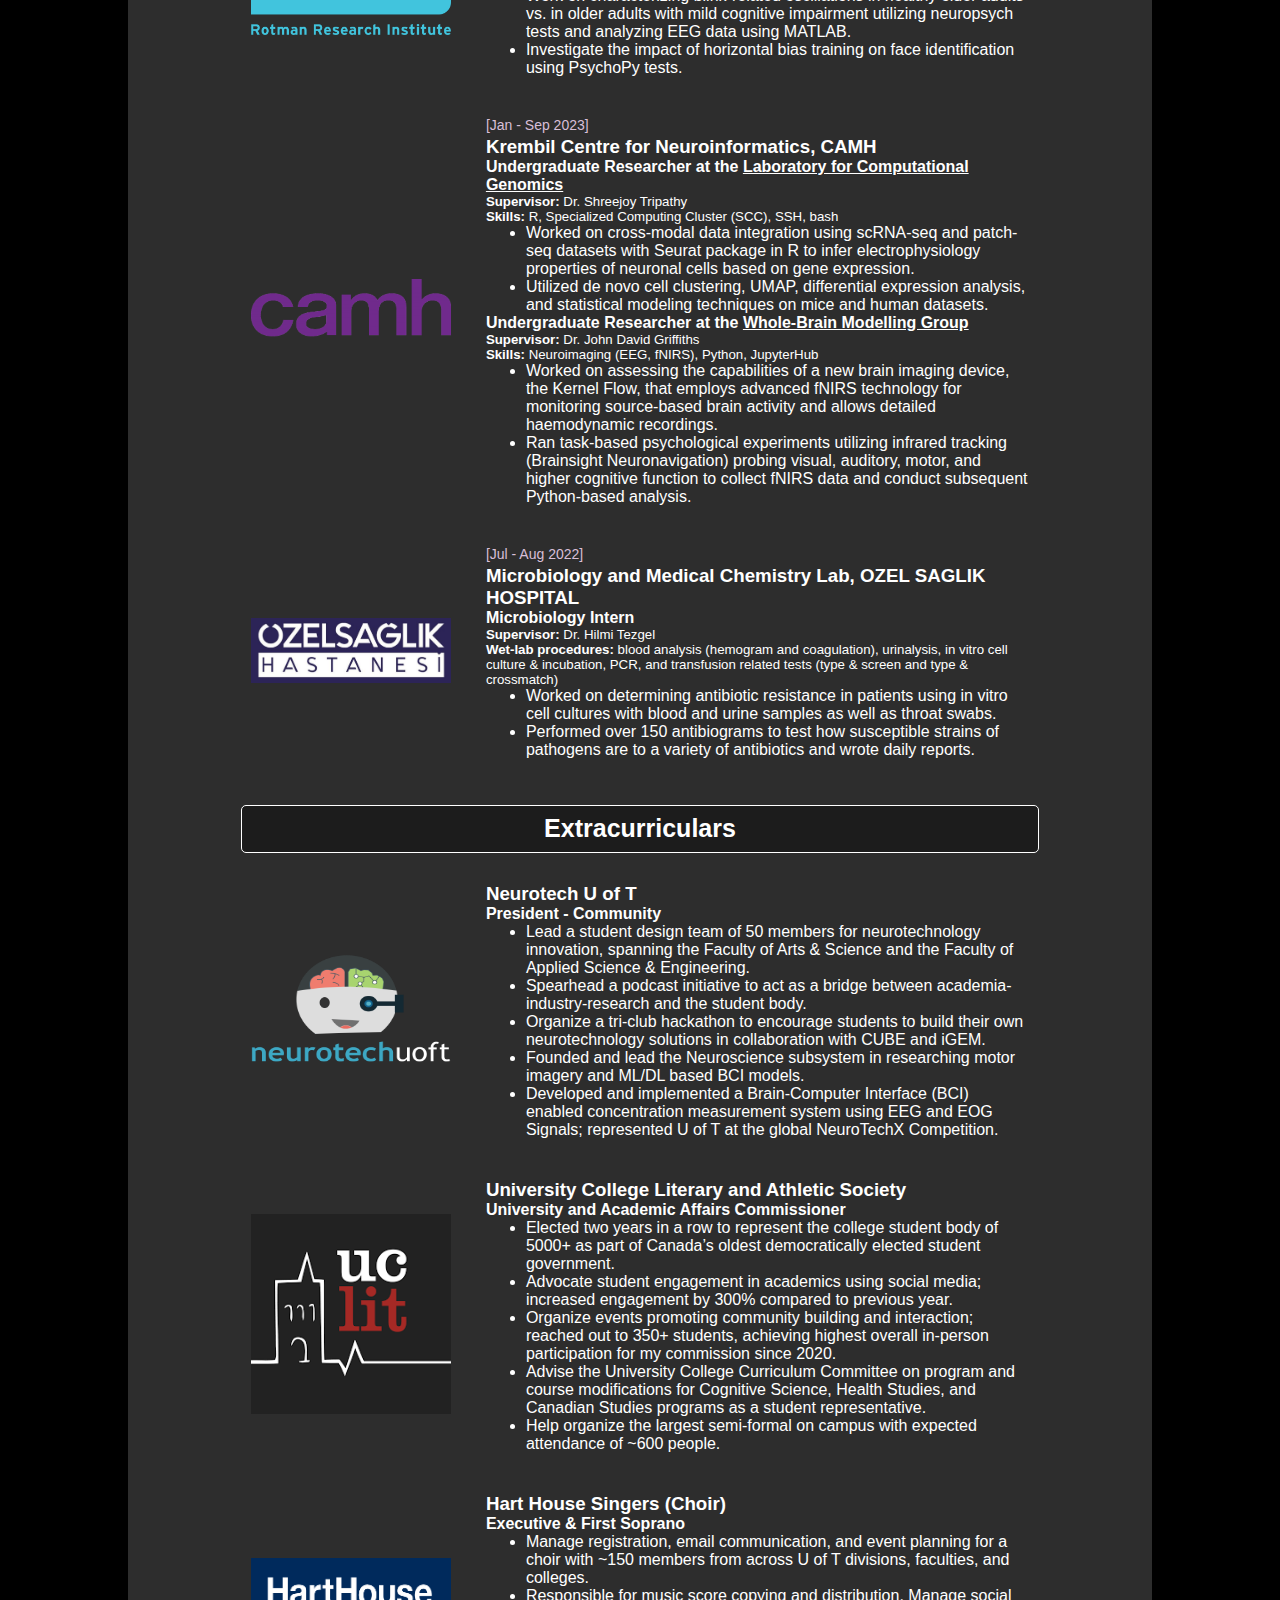
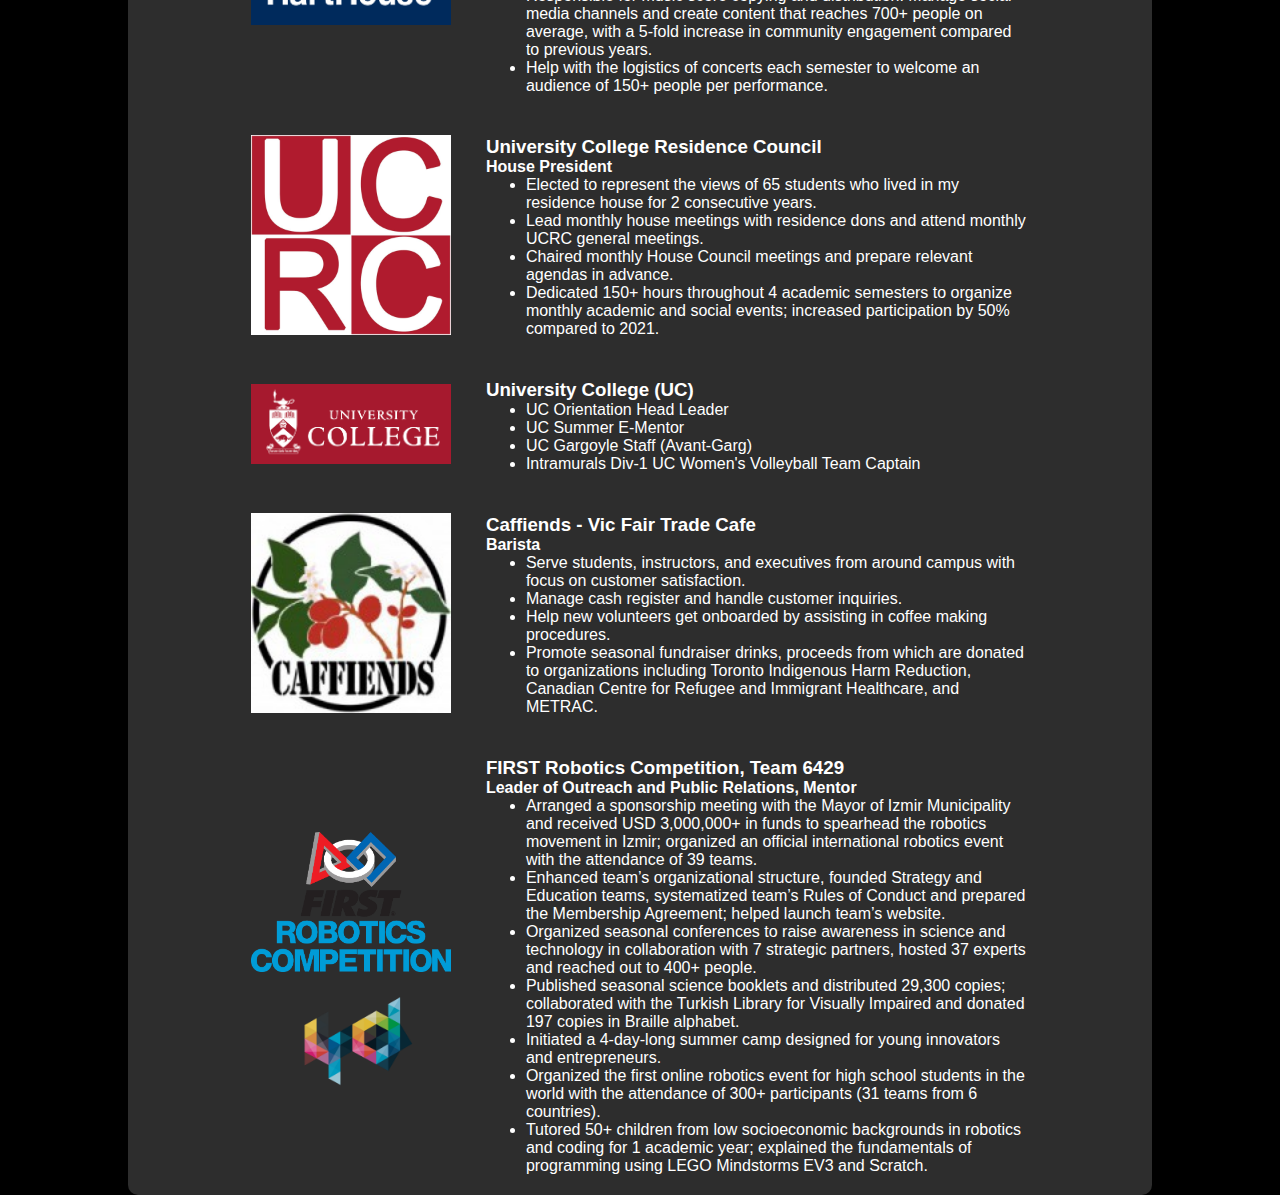
==== commit 07f1edb8: "updates" ====
--- a/index.html
+++ b/index.html
@@ -140,8 +140,7 @@
                <div class="experience-cmpy">
                   <h3>TETRIS</h3>
                   <h4>MIPS Assembly</h4>
-                  <p>Implemented the traditional game of Tetris for 32-bit architecture. Game functionality includes gravity, increased gravity
-                         speed based on score, Game Over, Retry, Quit, and sound effects for key presses.</p>
+                  <p>Traditional game of Tetris. Game functionality includes: gravity, increased gravity speed based on score, Game Over screen, Retry to start a new game, and sound effects for key press (a,s,d,w) and Game Over.</p>
                   <!-- <p class="github-img"> <a href="https://github.com/selenbayram/csc148-winter-2022/tree/main/A2">
                         <img src="/images/icons8-github-white.svg" alt="Selen Bayram" width="35px" height="35px">
                      </a> </p> -->
@@ -328,10 +327,46 @@
                   <h3>Neurotech U of T</h3>
                   <h4>President - Community</h4>
                   <ul>
+                     <li>Lead a student design team of 50 members for neurotechnology innovation, spanning the Faculty of Arts & Science and the Faculty of Applied Science & Engineering.</li>
+                     <li>Spearhead a podcast initiative to act as a bridge between academia-industry-research and the student body.</li>
+                     <li>Organize a tri-club hackathon to encourage students to build their own neurotechnology solutions in collaboration with CUBE and iGEM.</li>
+                     <li>Founded and lead the Neuroscience subsystem in researching motor imagery and ML/DL based BCI models.</li>
                      <li>Developed and implemented a Brain-Computer Interface (BCI) enabled 
-                        concentration measurement system using EEG and EOG Signals for NeuroTechX Competition.</li>
-                     <li>Lead the Neuroscience team in researching motor imagery and ML/DL based BCI models.</li>
-                     <li>Organize academic and social events to increase student engagement in neurotechnology innovation.</li>
+                        concentration measurement system using EEG and EOG Signals; represented U of T at the global NeuroTechX Competition.</li>
+                  </ul>
+               </div>
+            </div>
+
+            <!-- UCLit -->
+            <div class="club">
+               <div class="club-img">
+                  <img src="/images/uclit_logo_two" alt="Selen Bayram" width="200px" height="200px">
+               </div>
+               <div class="club-cmpy">
+                  <h3>University College Literary and Athletic Society</h3>
+                  <h4>University and Academic Affairs Commissioner</h4>
+                  <ul>
+                     <li>Elected two years in a row to represent the college student body of 5000+ as part of Canada’s oldest democratically elected student government.</li>
+                     <li>Advocate student engagement in academics using social media; increased engagement by 300% compared to previous year.</li>
+                     <li>Organize events promoting community building and interaction; reached out to 350+ students, achieving highest overall in-person participation for my commission since 2020.</li>
+                     <li>Advise the University College Curriculum Committee on program and course modifications for Cognitive Science, Health Studies, and Canadian Studies programs as a student representative.</li>
+                     <li>Help organize the largest semi-formal on campus with expected attendance of ~600 people.</li>
+                  </ul>
+               </div>
+            </div>
+
+            <!-- Hart House -->
+            <div class="club">
+               <div class="club-img">
+                  <img src="/images/harthousesingers_logo.png" alt="Selen Bayram" width="200px" height="67px">
+               </div>
+               <div class="club-cmpy">
+                  <h3>Hart House Singers (Choir)</h3>
+                  <h4>Executive & First Soprano</h4>
+                  <ul>
+                     <li>Manage registration, email communication, and event planning for a choir with ~150 members from across U of T divisions, faculties, and colleges.</li>
+                     <li>Responsible for music score copying and distribution. Manage social media channels and create content that reaches 700+ people on average, with a 5-fold increase in community engagement compared to previous years.</li>
+                     <li>Help with the logistics of concerts each semester to welcome an audience of 150+ people per performance.</li>
                   </ul>
                </div>
             </div>
@@ -345,29 +380,10 @@
                   <h3>University College Residence Council</h3>
                   <h4>House President</h4>
                   <ul>
-                     <li>Elected by resident peers to represent the needs of a student body of 65 people for 2 consecutive years.</li>
+                     <li>Elected to represent the views of 65 students who lived in my residence house for 2 consecutive years.</li>
                      <li>Lead monthly house meetings with residence dons and attend monthly UCRC general meetings.</li>
-                     <li>Chair monthly House Council meetings and prepare relevant agendas in advance.</li>
-                     <li>Organize monthly academic and social events; increased participation by 50% compared to 2021.</li>
-                  </ul>
-               </div>
-            </div>
-
-            <!-- UCLit -->
-            <div class="club">
-               <div class="club-img">
-                  <img src="/images/uclit_logo_two" alt="Selen Bayram" width="200px" height="200px">
-               </div>
-               <div class="club-cmpy">
-                  <h3>University College Literary and Athletic Society</h3>
-                  <h4>University and Academic Affairs Commissioner</h4>
-                  <ul>
-                     <li>Elected to represent the college student body in council meetings.</li>
-                     <li>Advocate student engagement in academics and share important updates and dates/deadlines.</li>
-                     <li>Organize events promoting community building and interaction; reached out to more than 300
-                        students, achieving highest overall participation since 2020.</li>
-                     <li>Advise the University College Curriculum Committee on program or course modifications as a
-                        representative.</li>
+                     <li>Chaired monthly House Council meetings and prepare relevant agendas in advance.</li>
+                     <li>Dedicated 150+ hours throughout 4 academic semesters to organize monthly academic and social events; increased participation by 50% compared to 2021.</li>
                   </ul>
                </div>
             </div>
@@ -388,17 +404,6 @@
                </div>
             </div>
 
-            <!-- Hart House -->
-            <div class="club">
-               <div class="club-img">
-                  <img src="/images/harthousesingers_logo.png" alt="Selen Bayram" width="200px" height="67px">
-               </div>
-               <div class="club-cmpy">
-                  <h3>Hart House Singers (Choir)</h3>
-                  First Soprano
-               </div>
-            </div>
-
             <!-- Caffiends -->
             <div class="club">
                <div class="club-img">
@@ -407,6 +412,11 @@
                <div class="club-cmpy">
                   <h3>Caffiends - Vic Fair Trade Cafe</h3>
                   <h4>Barista</h4>
+                  <ul>
+                     <li>Serve students, instructors, and executives from around campus with focus on customer satisfaction.</li>
+                     <li>Manage cash register and handle customer inquiries.</li>
+                     <li>Help new volunteers get onboarded by assisting in coffee making procedures.</li>
+                     <li>Promote seasonal fundraiser drinks, proceeds from which are donated to organizations including Toronto Indigenous Harm Reduction, Canadian Centre for Refugee and Immigrant Healthcare, and METRAC.</li>
                </div>
             </div>
 
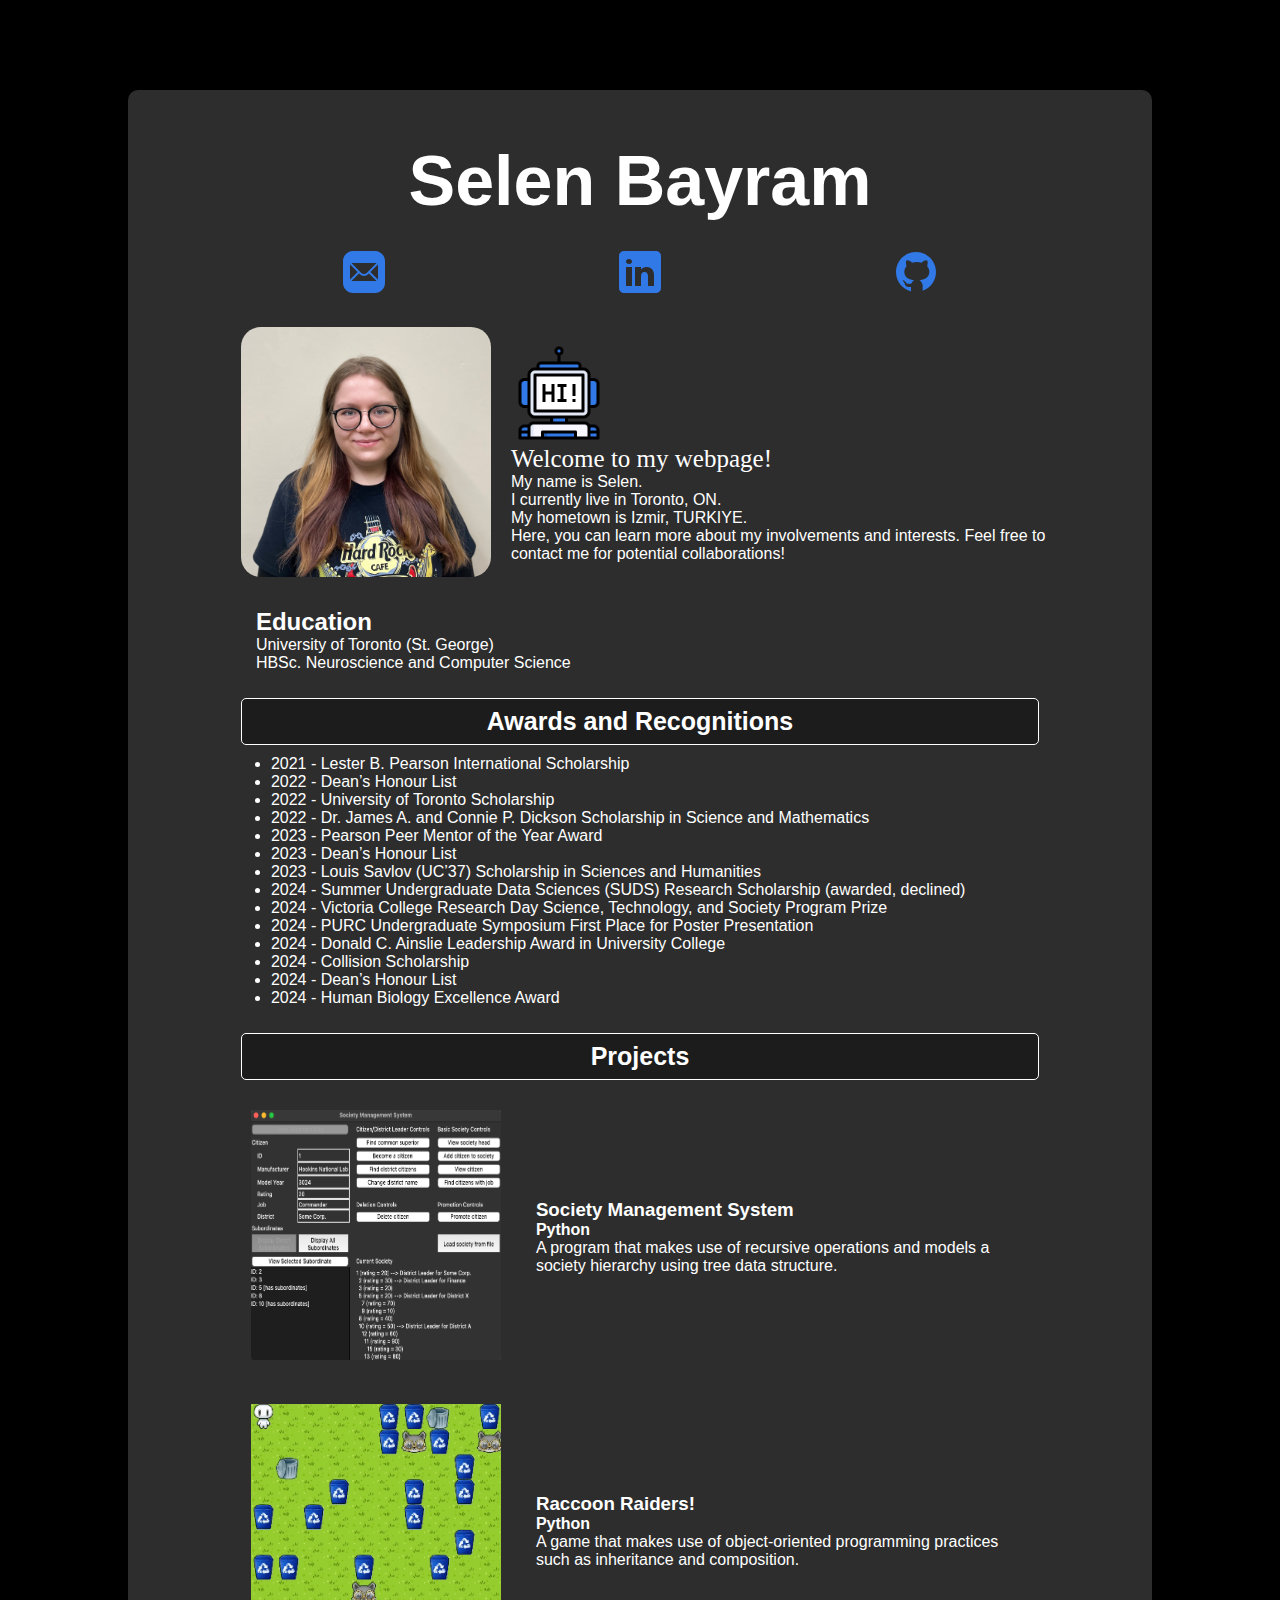
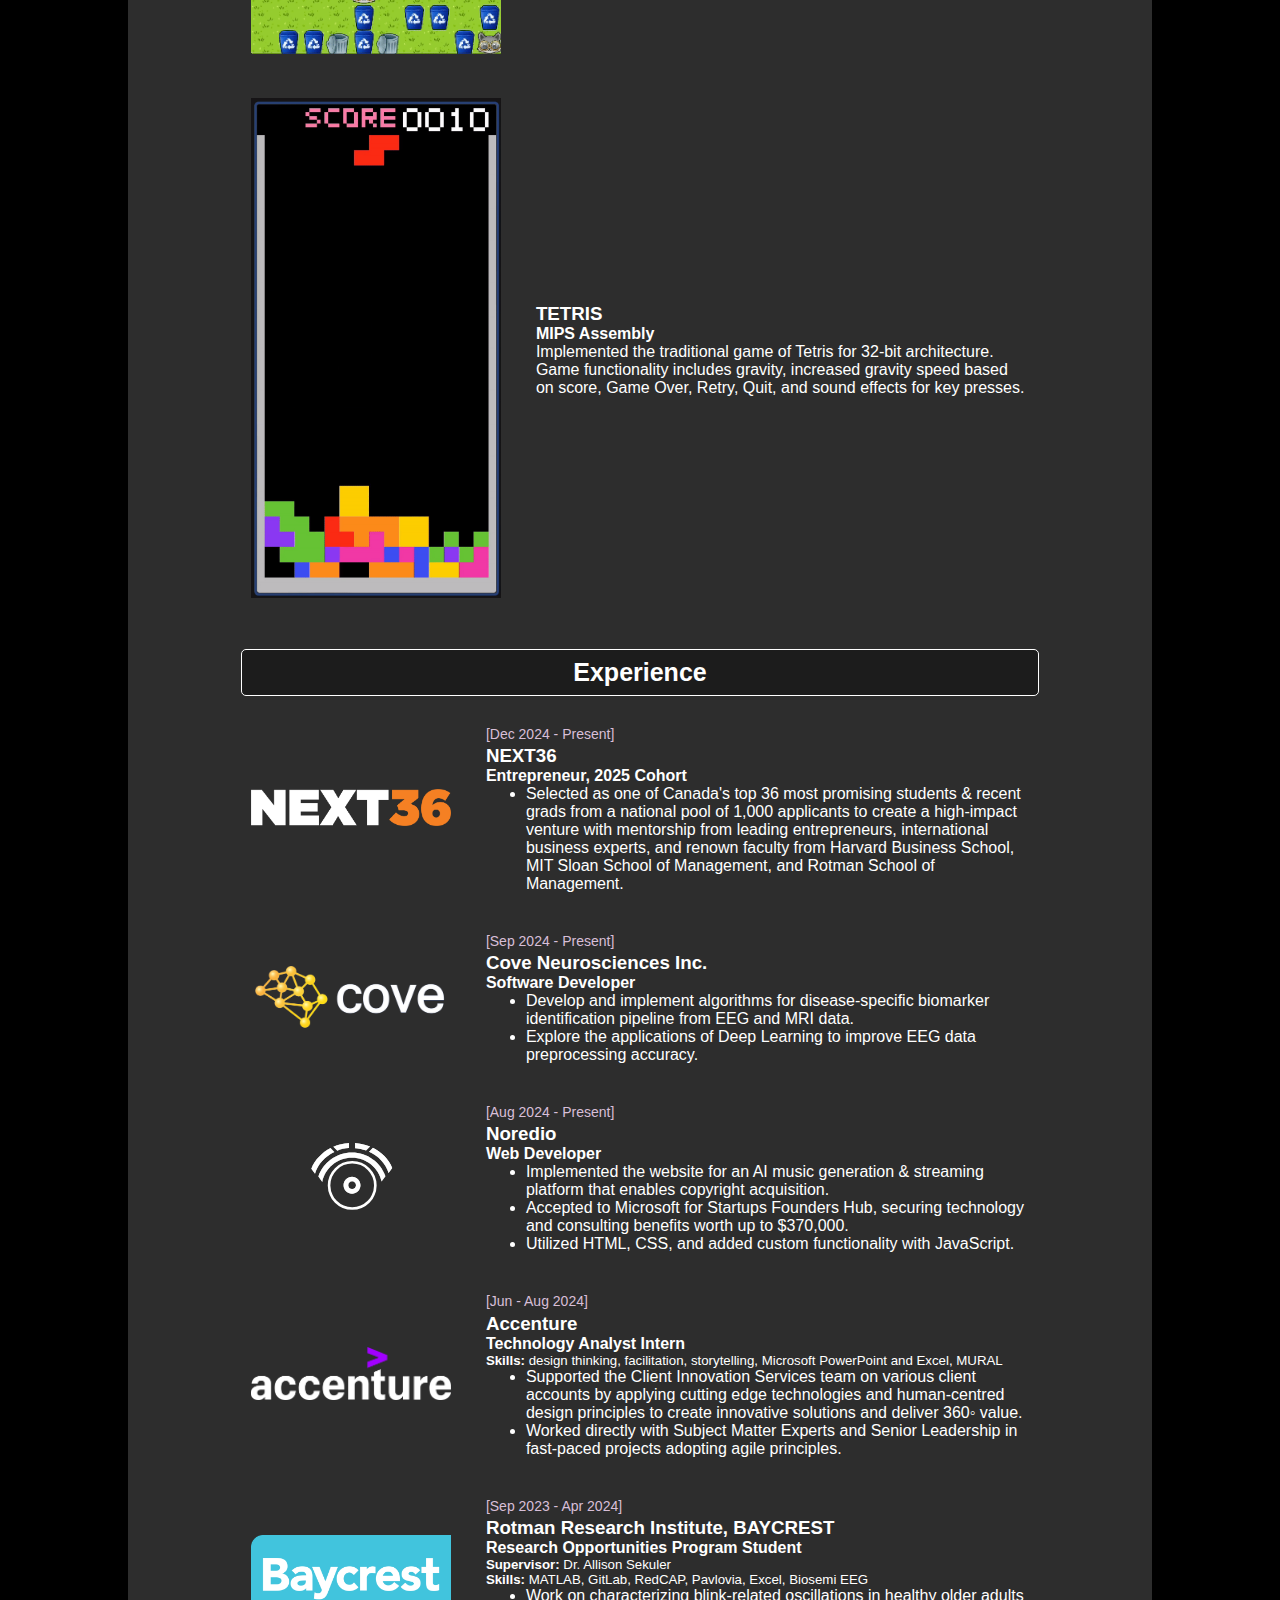
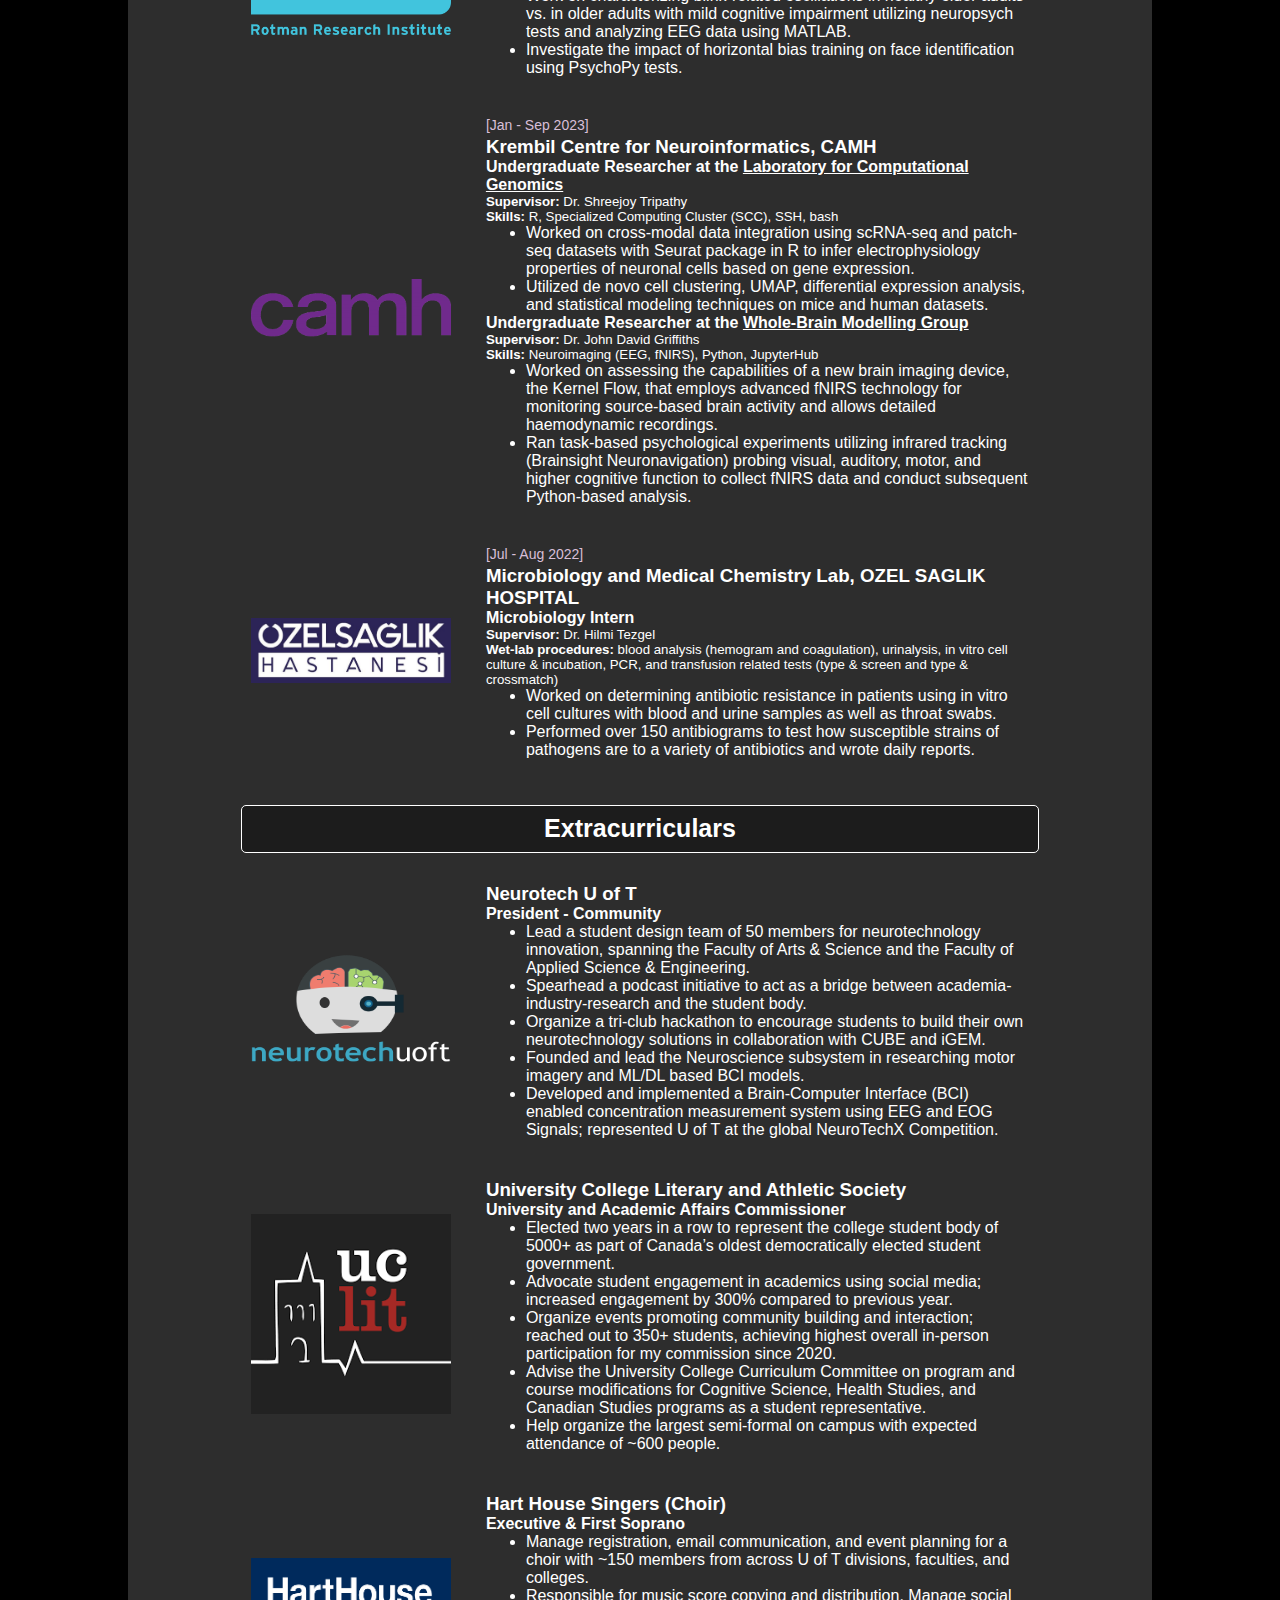
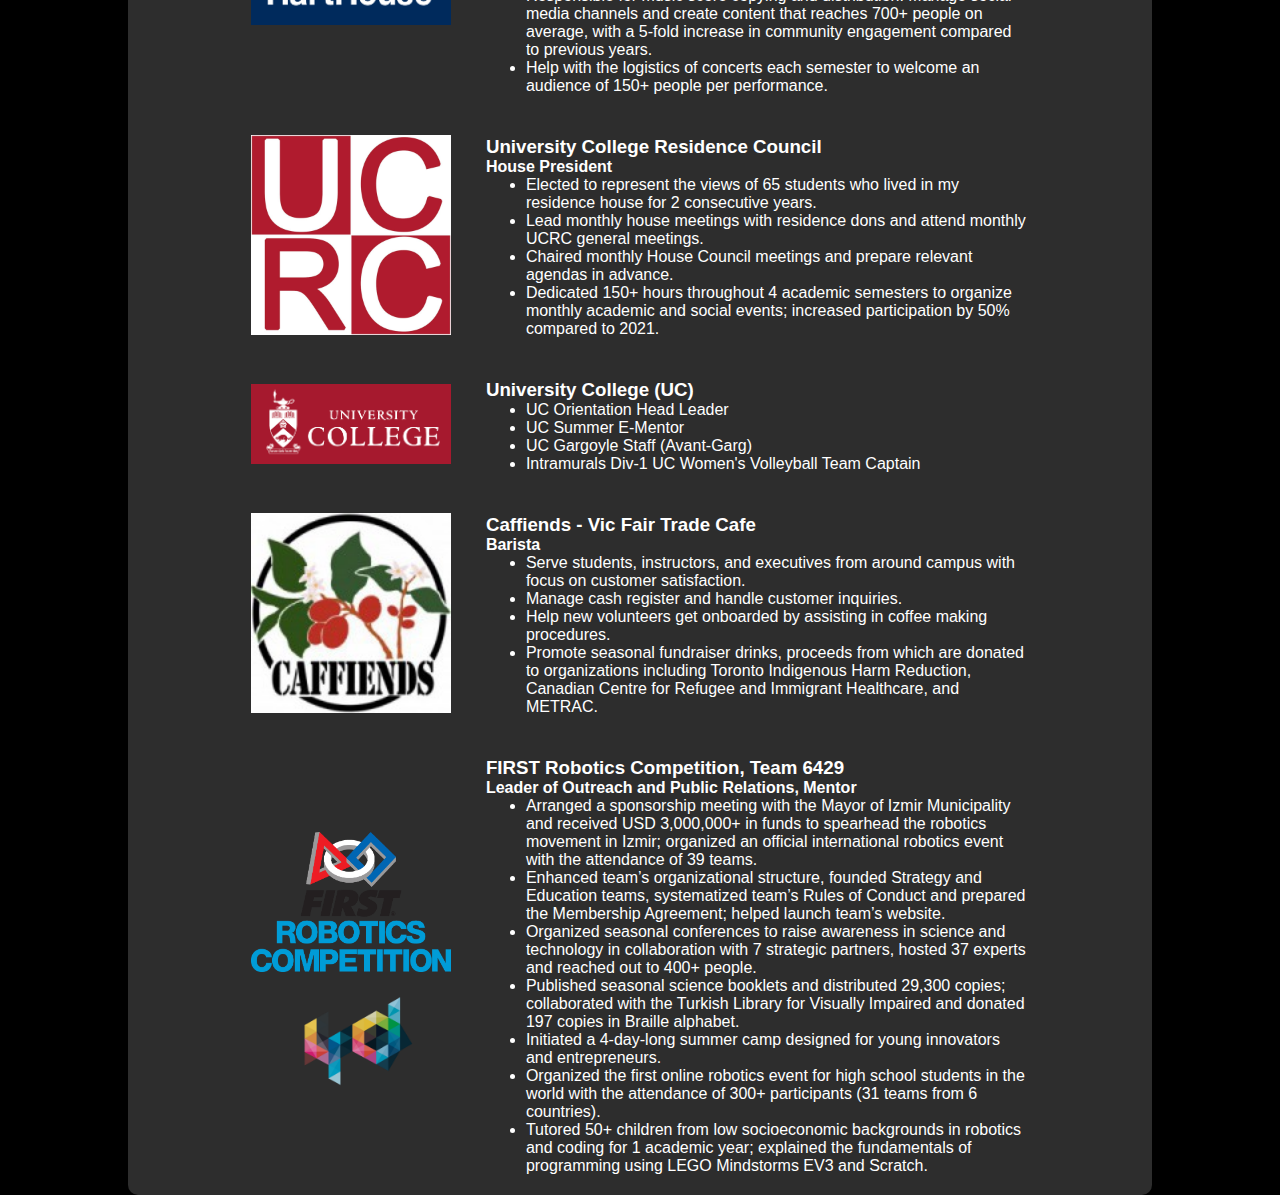
==== commit 954497cf: "Merge pull request #19 from selenbayram/edit_fifteen" ====
--- a/index.html
+++ b/index.html
@@ -140,7 +140,8 @@
                <div class="experience-cmpy">
                   <h3>TETRIS</h3>
                   <h4>MIPS Assembly</h4>
-                  <p>Traditional game of Tetris. Game functionality includes: gravity, increased gravity speed based on score, Game Over screen, Retry to start a new game, and sound effects for key press (a,s,d,w) and Game Over.</p>
+                  <p>Implemented the traditional game of Tetris for 32-bit architecture. Game functionality includes gravity, increased gravity
+                         speed based on score, Game Over, Retry, Quit, and sound effects for key presses.</p>
                   <!-- <p class="github-img"> <a href="https://github.com/selenbayram/csc148-winter-2022/tree/main/A2">
                         <img src="/images/icons8-github-white.svg" alt="Selen Bayram" width="35px" height="35px">
                      </a> </p> -->
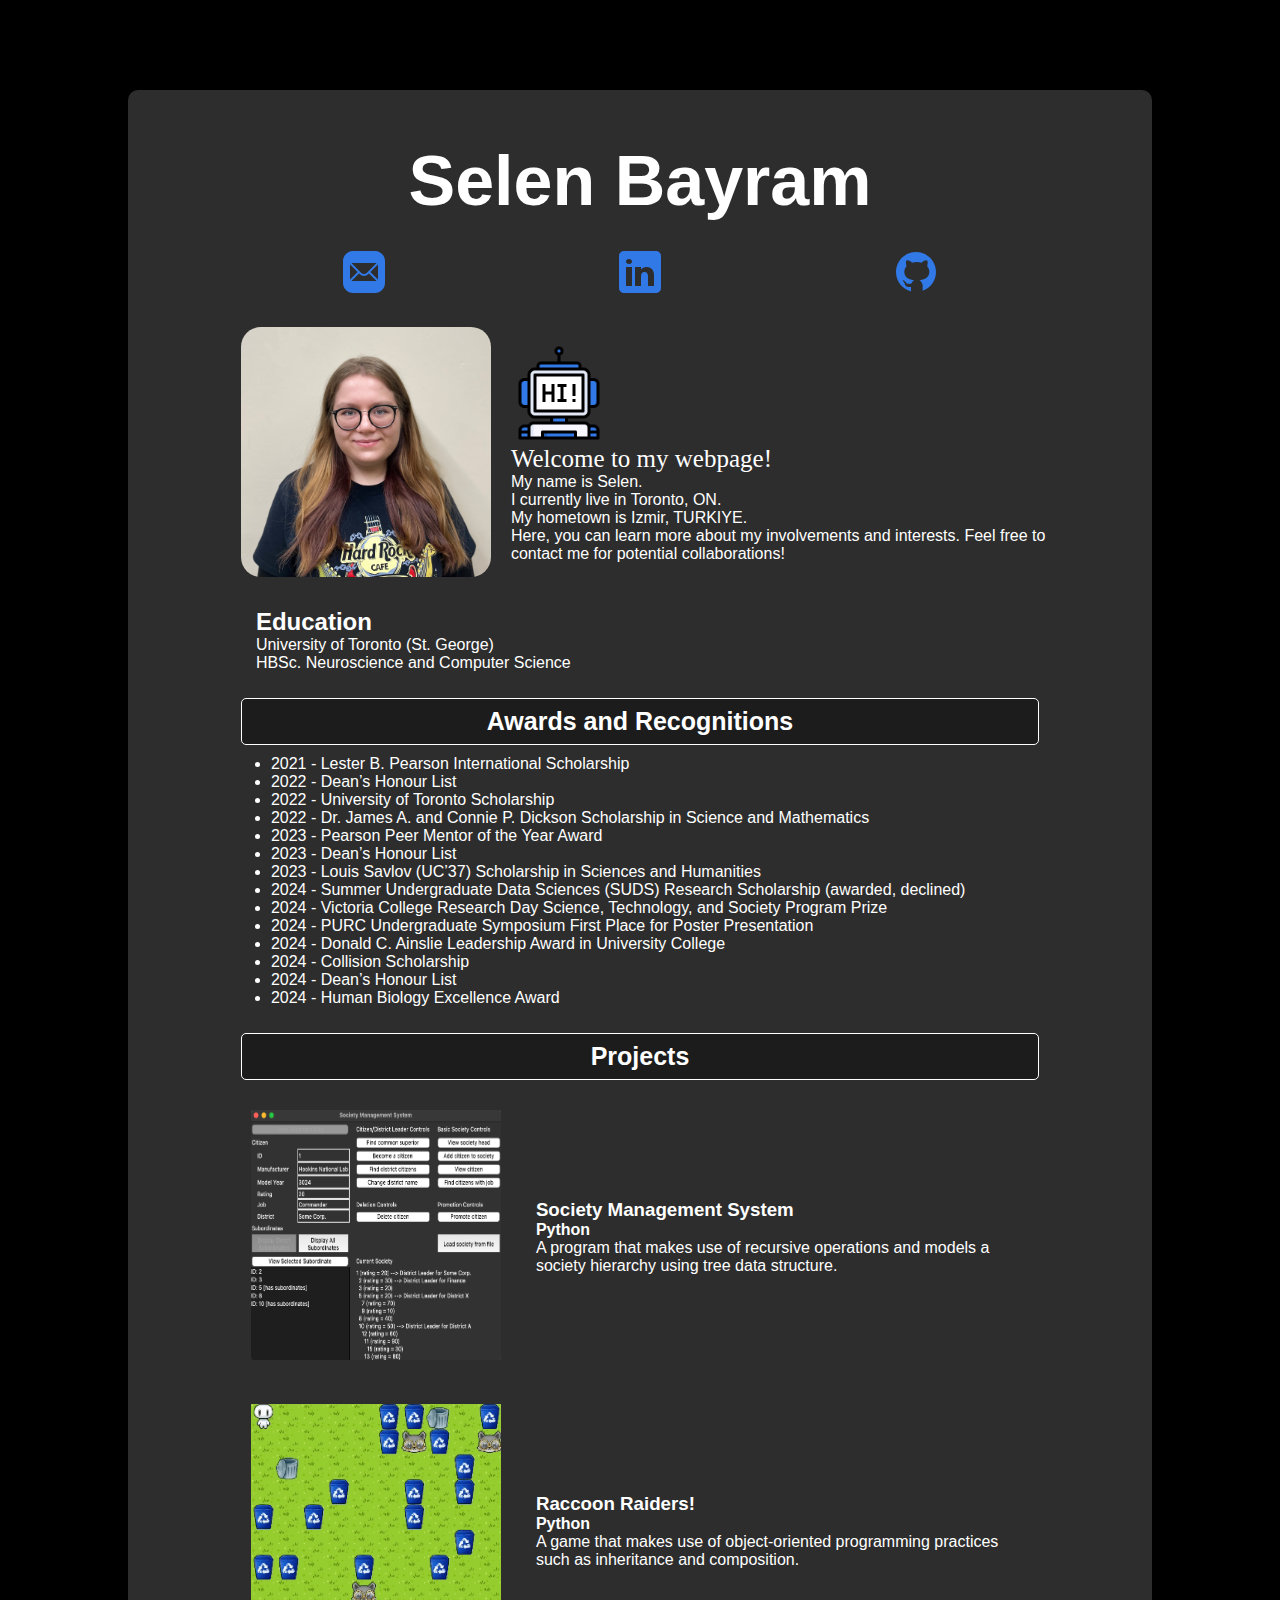
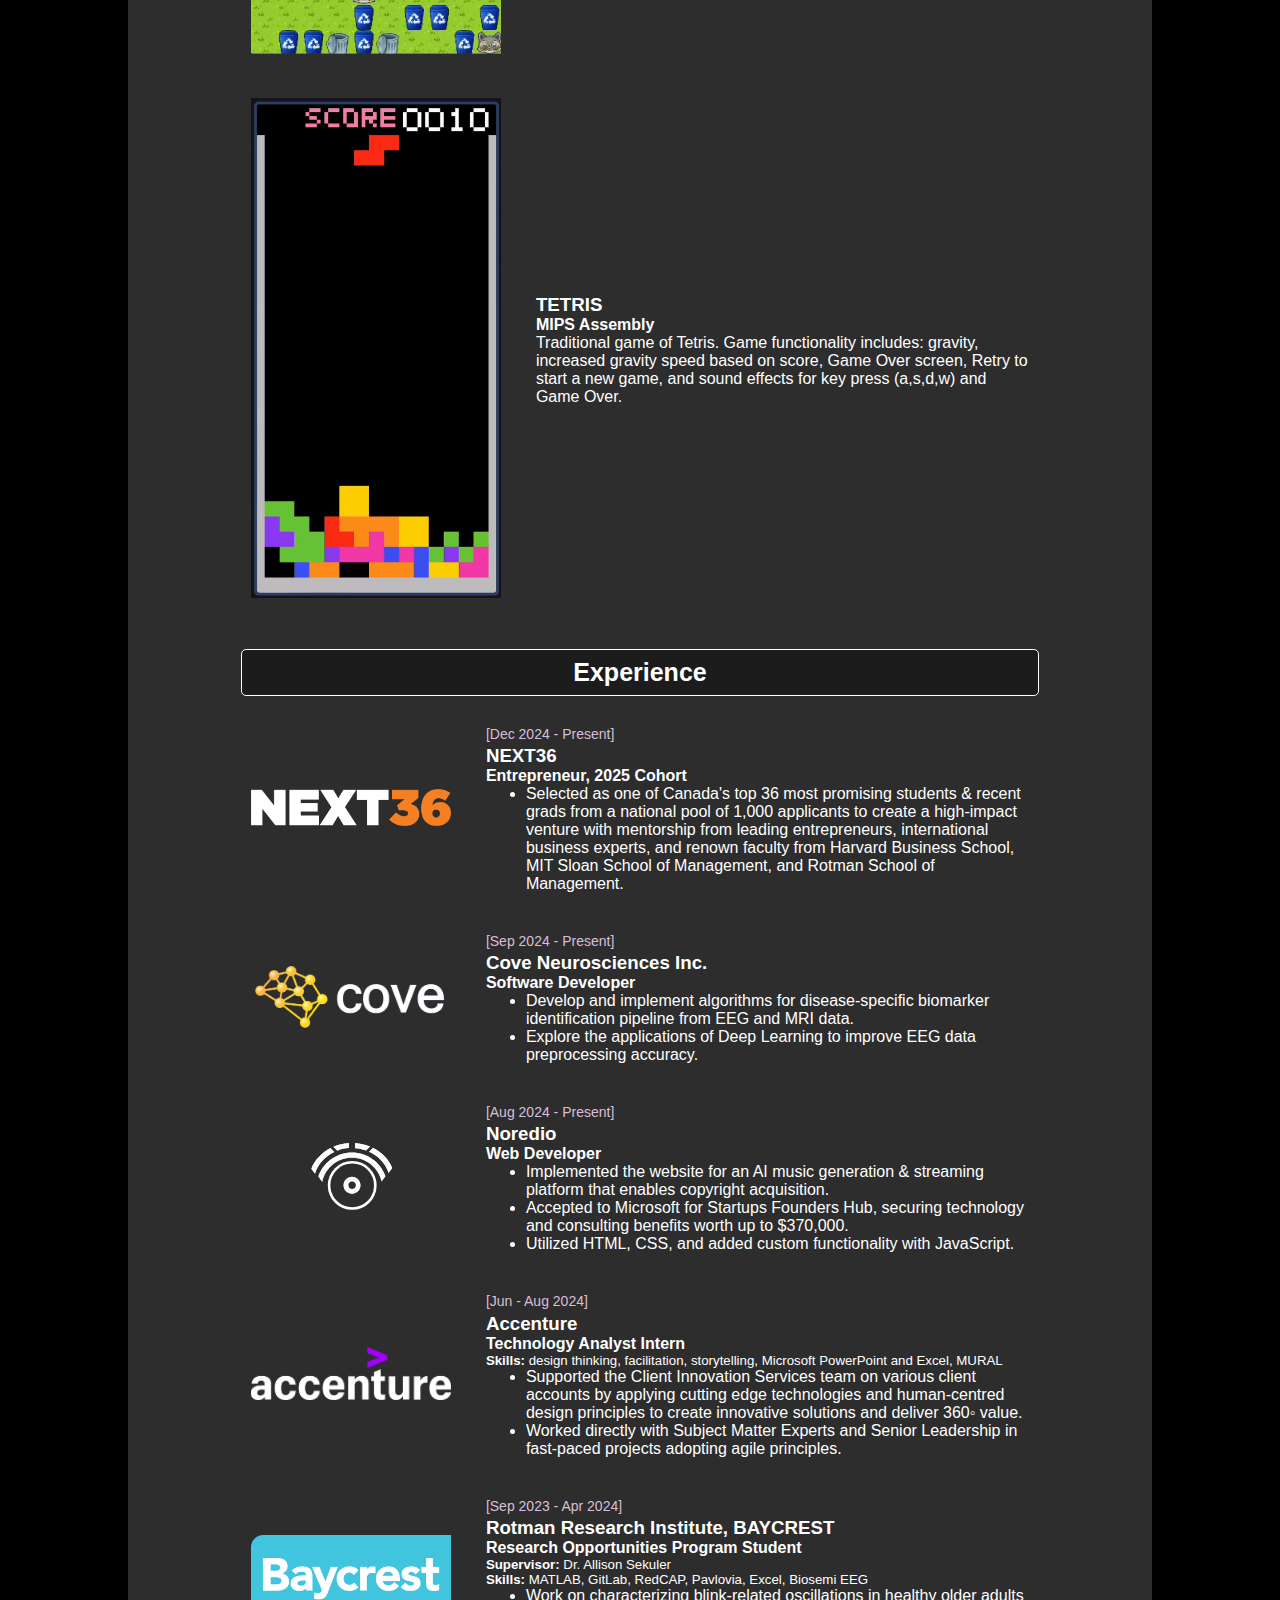
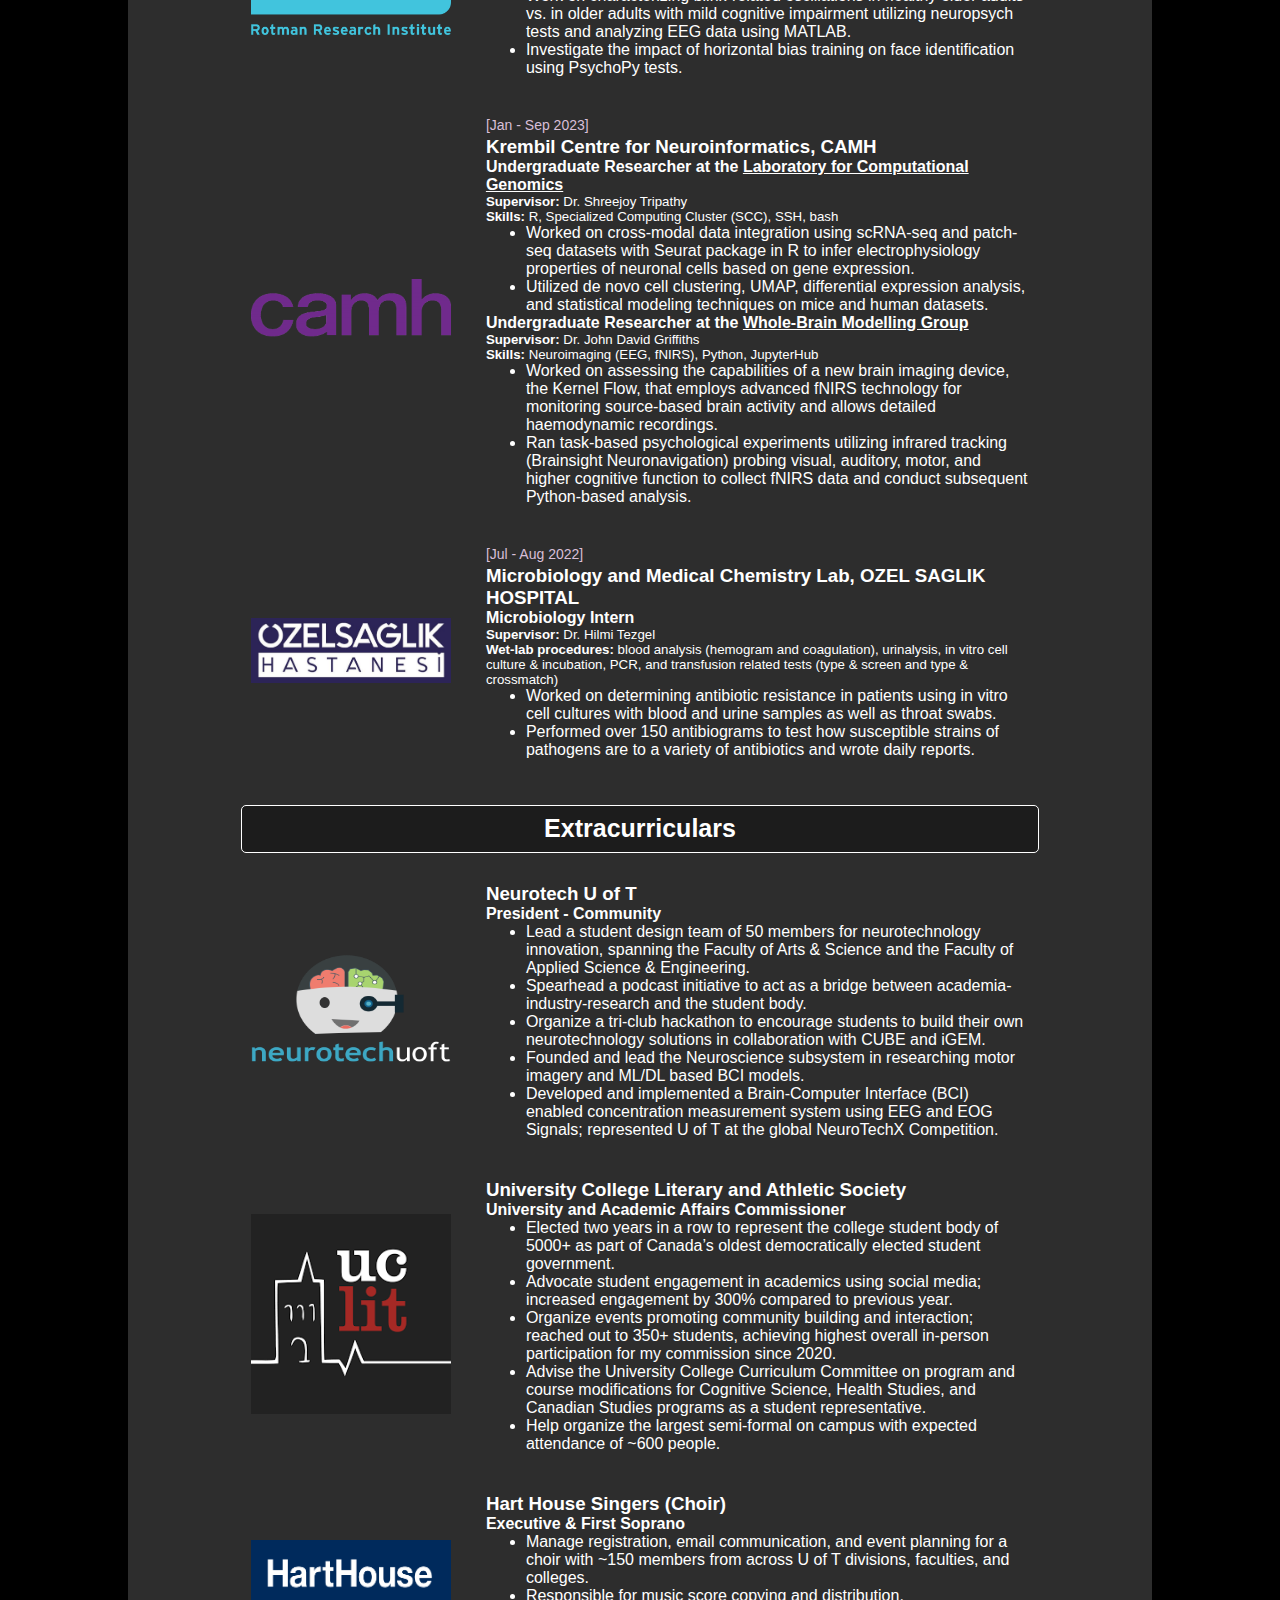
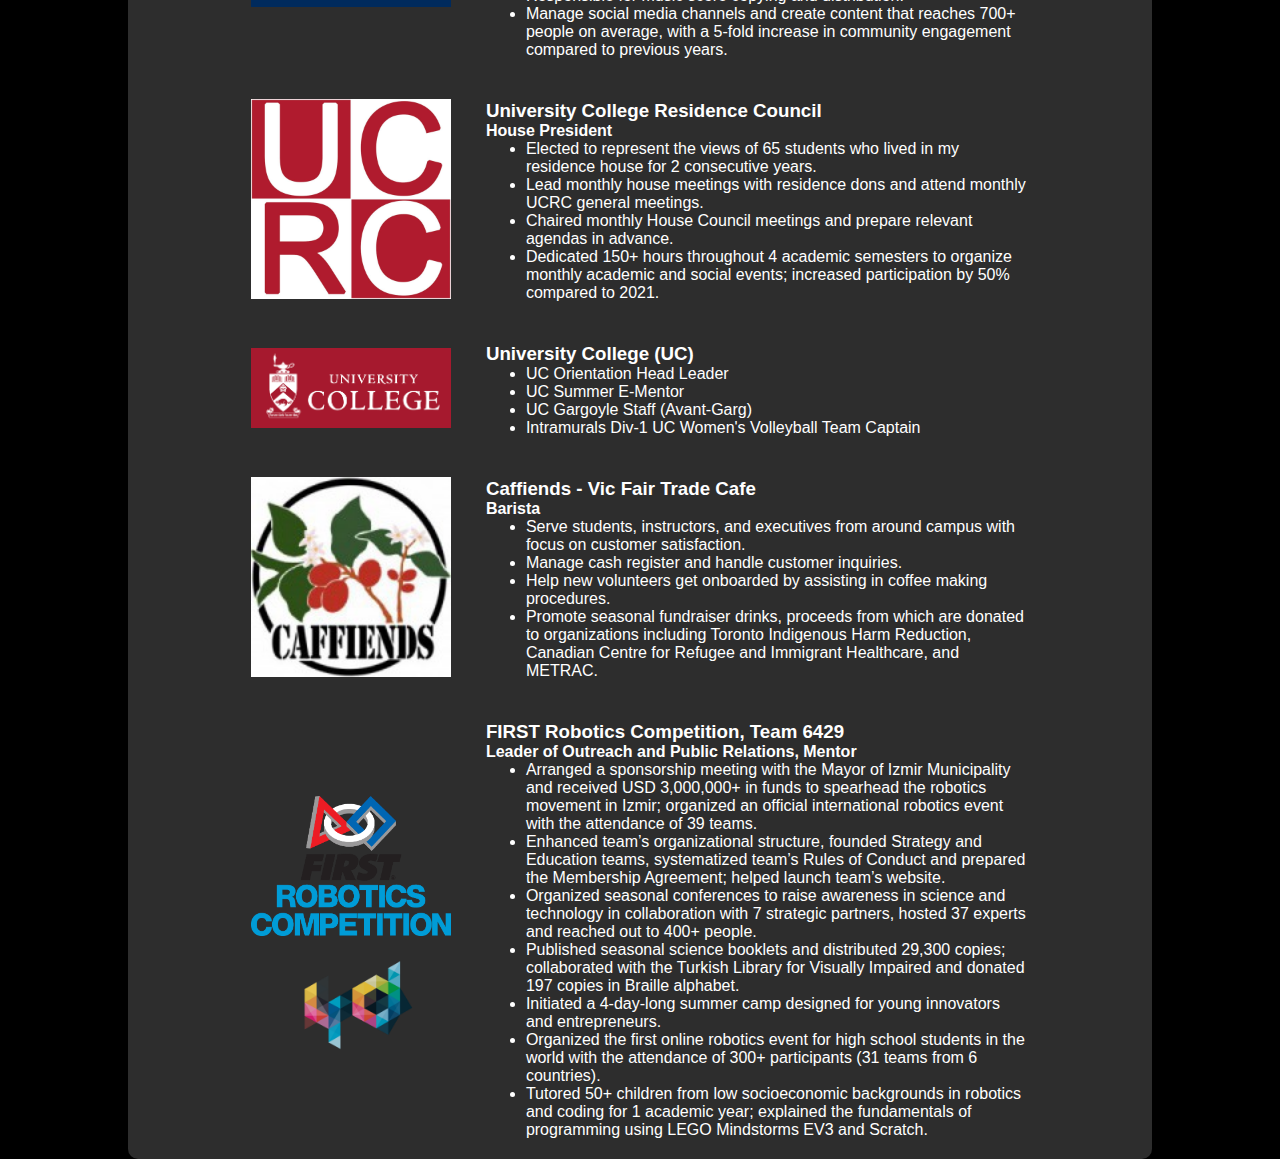
==== commit 62143052: "updates" ====
--- a/index.html
+++ b/index.html
@@ -140,8 +140,7 @@
                <div class="experience-cmpy">
                   <h3>TETRIS</h3>
                   <h4>MIPS Assembly</h4>
-                  <p>Implemented the traditional game of Tetris for 32-bit architecture. Game functionality includes gravity, increased gravity
-                         speed based on score, Game Over, Retry, Quit, and sound effects for key presses.</p>
+                  <p>Traditional game of Tetris. Game functionality includes: gravity, increased gravity speed based on score, Game Over screen, Retry to start a new game, and sound effects for key press (a,s,d,w) and Game Over.</p>
                   <!-- <p class="github-img"> <a href="https://github.com/selenbayram/csc148-winter-2022/tree/main/A2">
                         <img src="/images/icons8-github-white.svg" alt="Selen Bayram" width="35px" height="35px">
                      </a> </p> -->
@@ -366,8 +365,8 @@
                   <h4>Executive & First Soprano</h4>
                   <ul>
                      <li>Manage registration, email communication, and event planning for a choir with ~150 members from across U of T divisions, faculties, and colleges.</li>
-                     <li>Responsible for music score copying and distribution. Manage social media channels and create content that reaches 700+ people on average, with a 5-fold increase in community engagement compared to previous years.</li>
-                     <li>Help with the logistics of concerts each semester to welcome an audience of 150+ people per performance.</li>
+                     <li>Responsible for music score copying and distribution.</li>
+                     <li>Manage social media channels and create content that reaches 700+ people on average, with a 5-fold increase in community engagement compared to previous years.</li>
                   </ul>
                </div>
             </div>
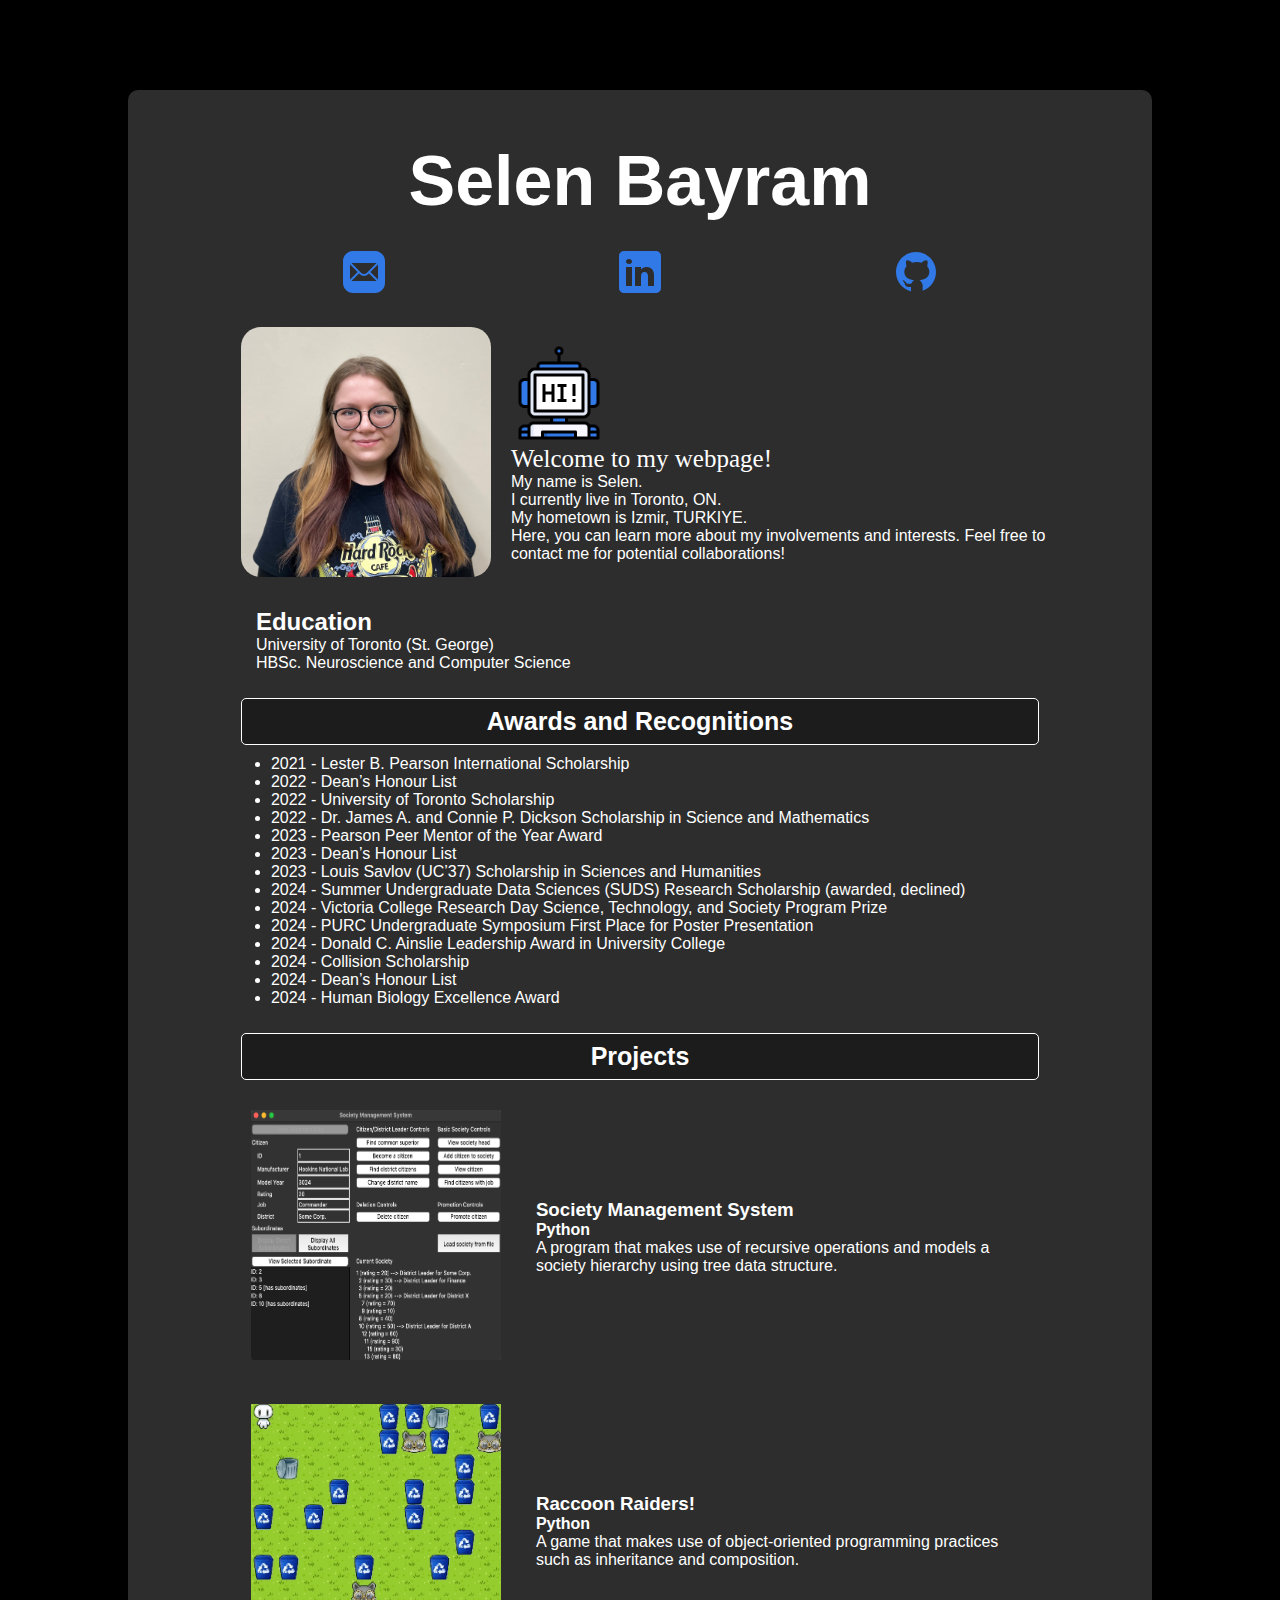
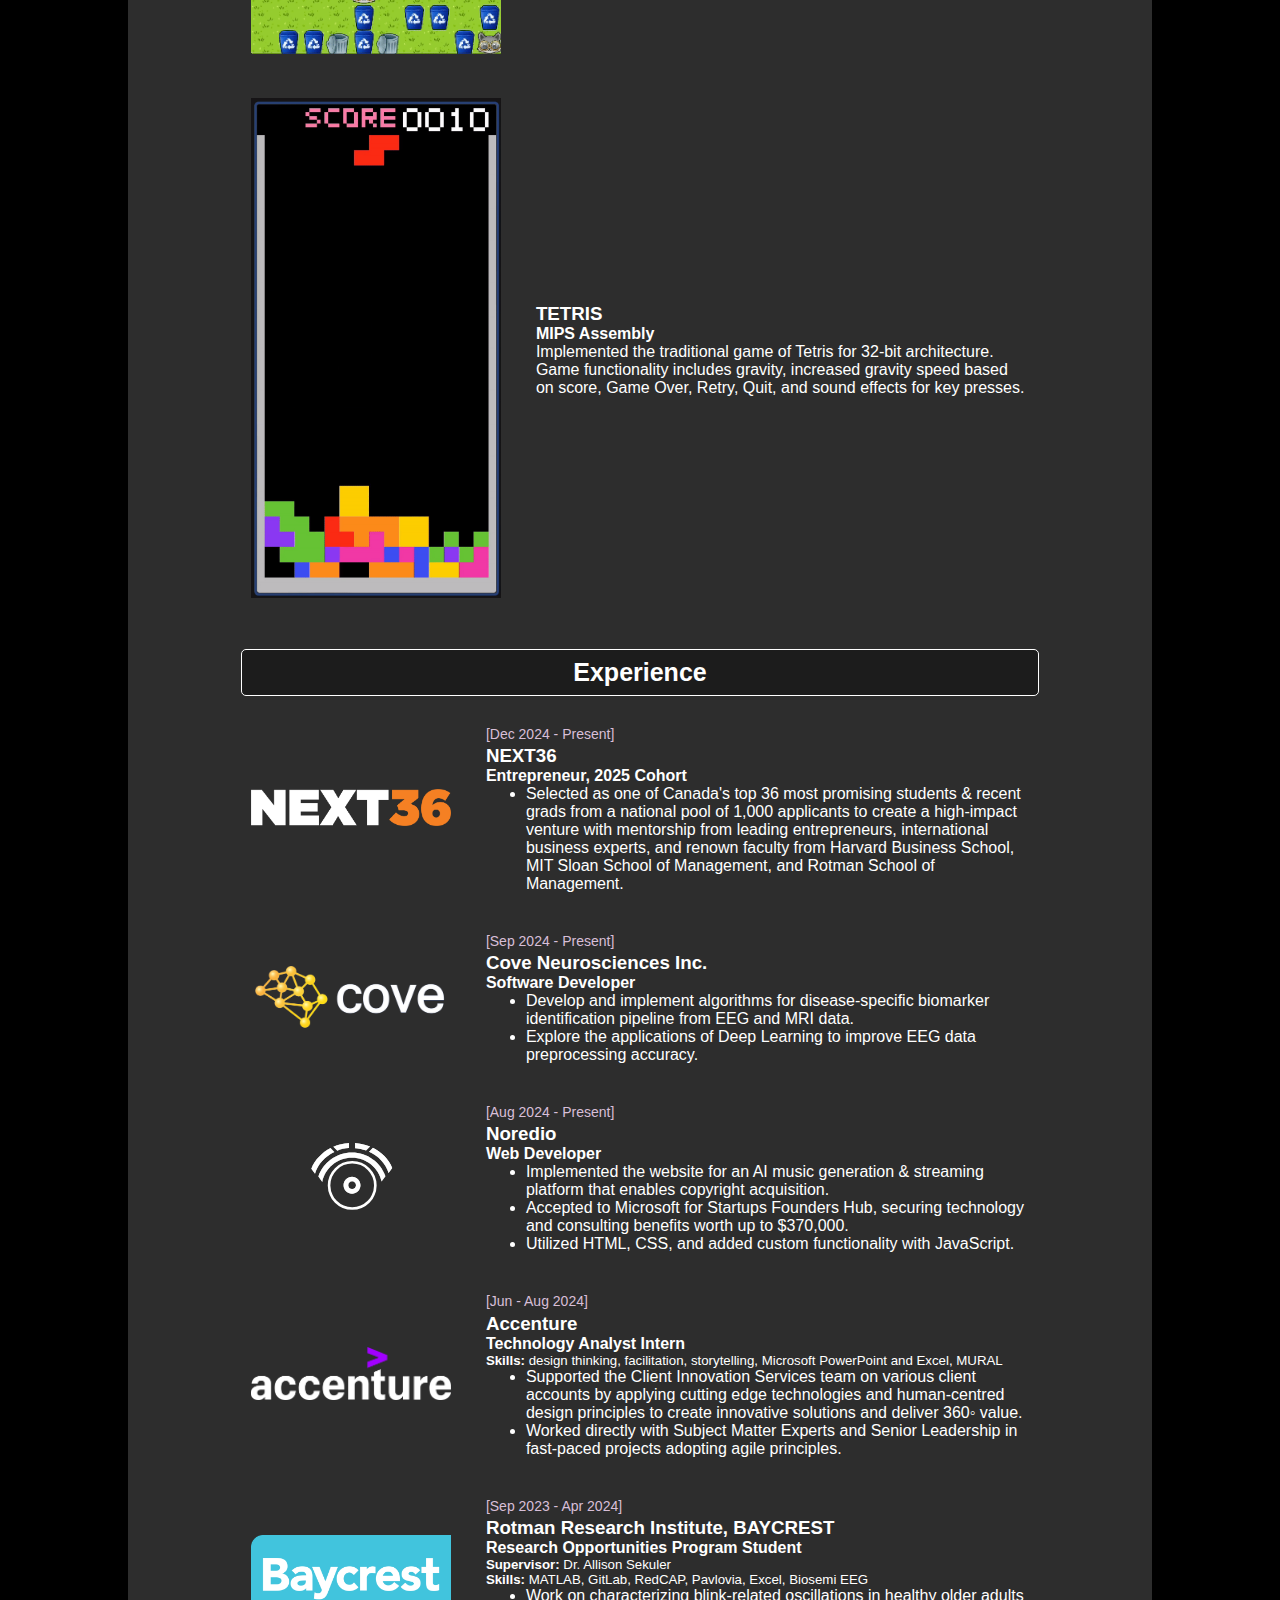
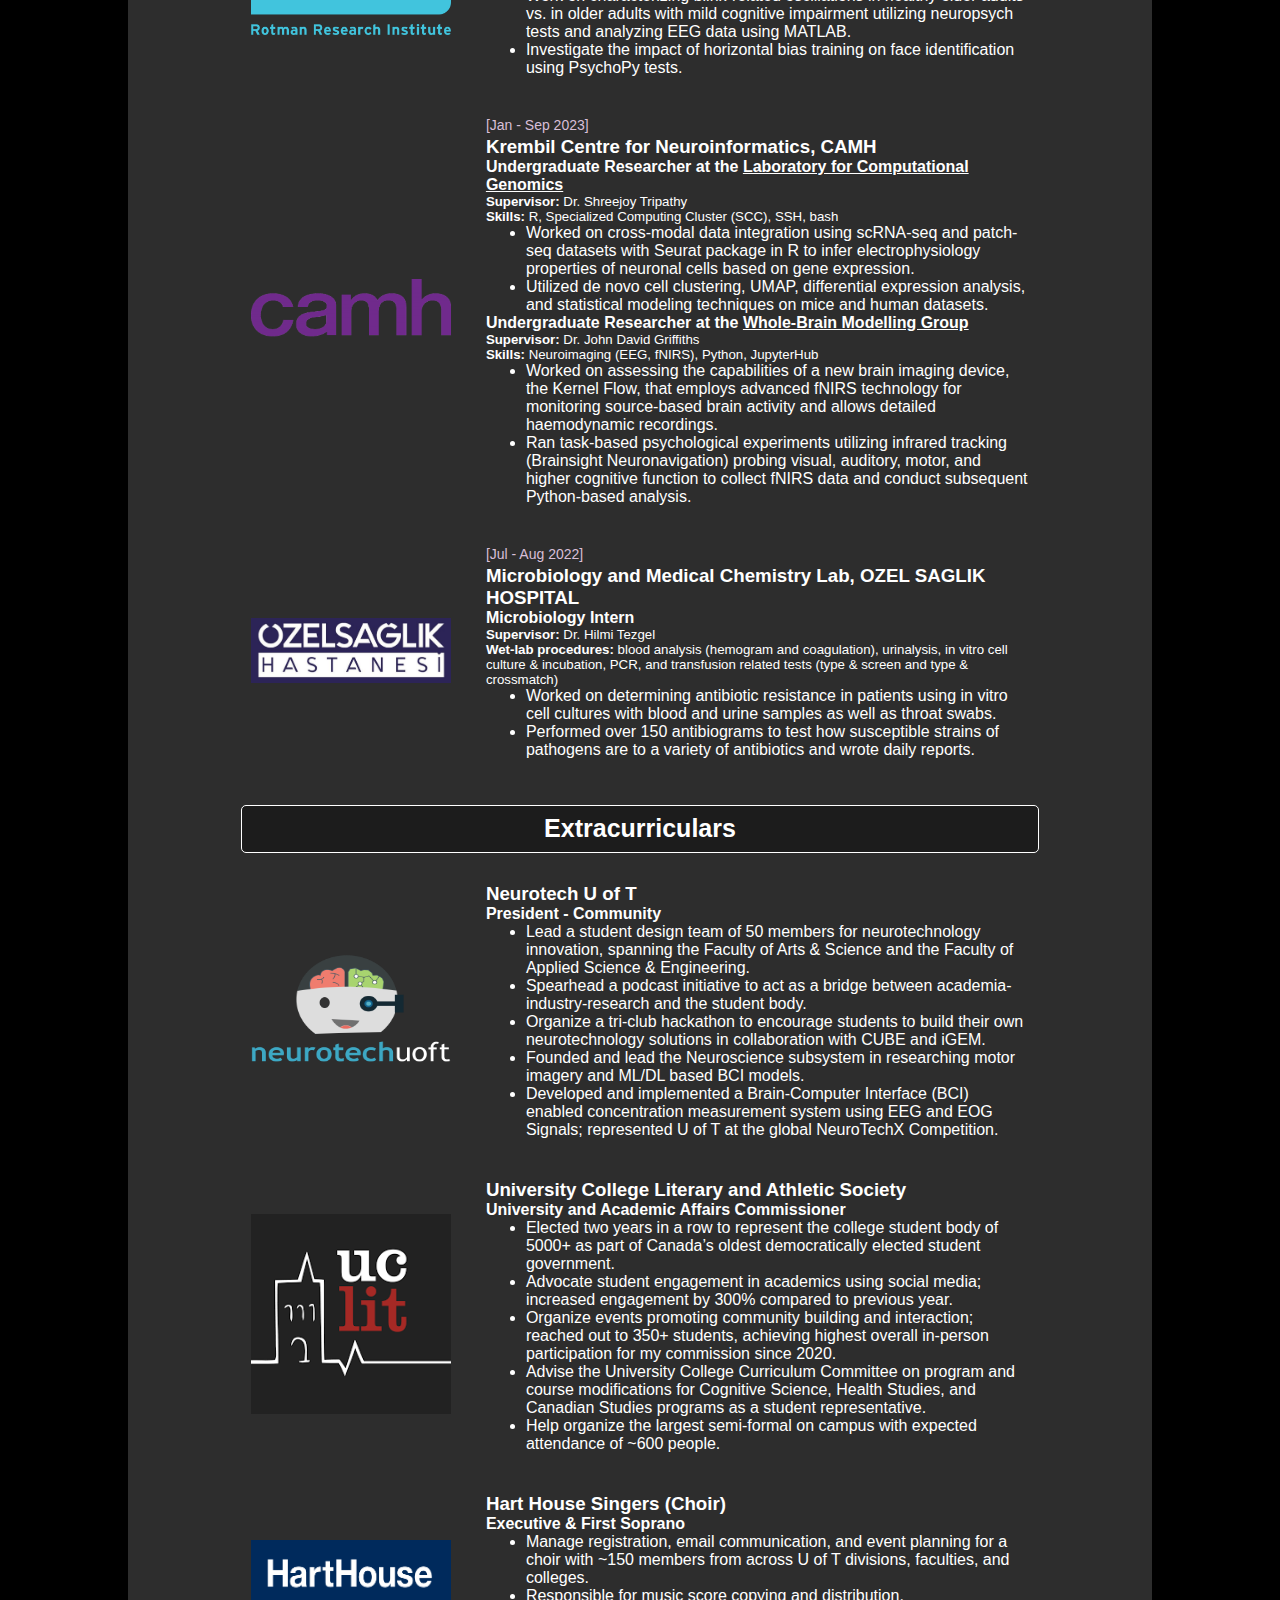
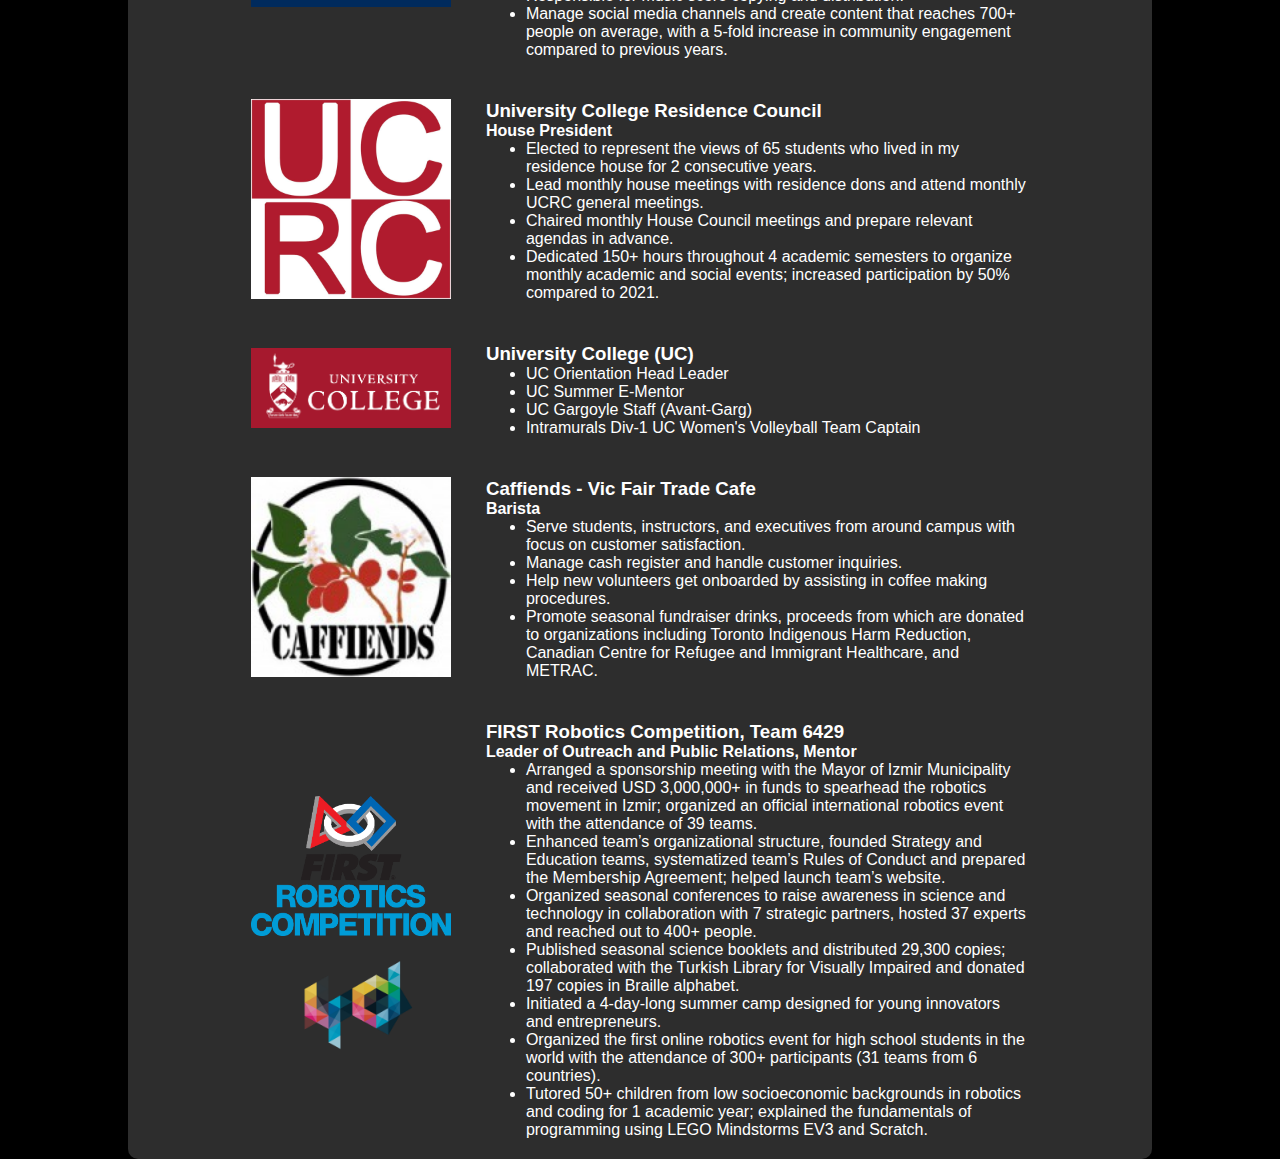
==== commit 3995d173: "Merge pull request #20 from selenbayram/edit_sixteen" ====
--- a/index.html
+++ b/index.html
@@ -140,7 +140,8 @@
                <div class="experience-cmpy">
                   <h3>TETRIS</h3>
                   <h4>MIPS Assembly</h4>
-                  <p>Traditional game of Tetris. Game functionality includes: gravity, increased gravity speed based on score, Game Over screen, Retry to start a new game, and sound effects for key press (a,s,d,w) and Game Over.</p>
+                  <p>Implemented the traditional game of Tetris for 32-bit architecture. Game functionality includes gravity, increased gravity
+                         speed based on score, Game Over, Retry, Quit, and sound effects for key presses.</p>
                   <!-- <p class="github-img"> <a href="https://github.com/selenbayram/csc148-winter-2022/tree/main/A2">
                         <img src="/images/icons8-github-white.svg" alt="Selen Bayram" width="35px" height="35px">
                      </a> </p> -->
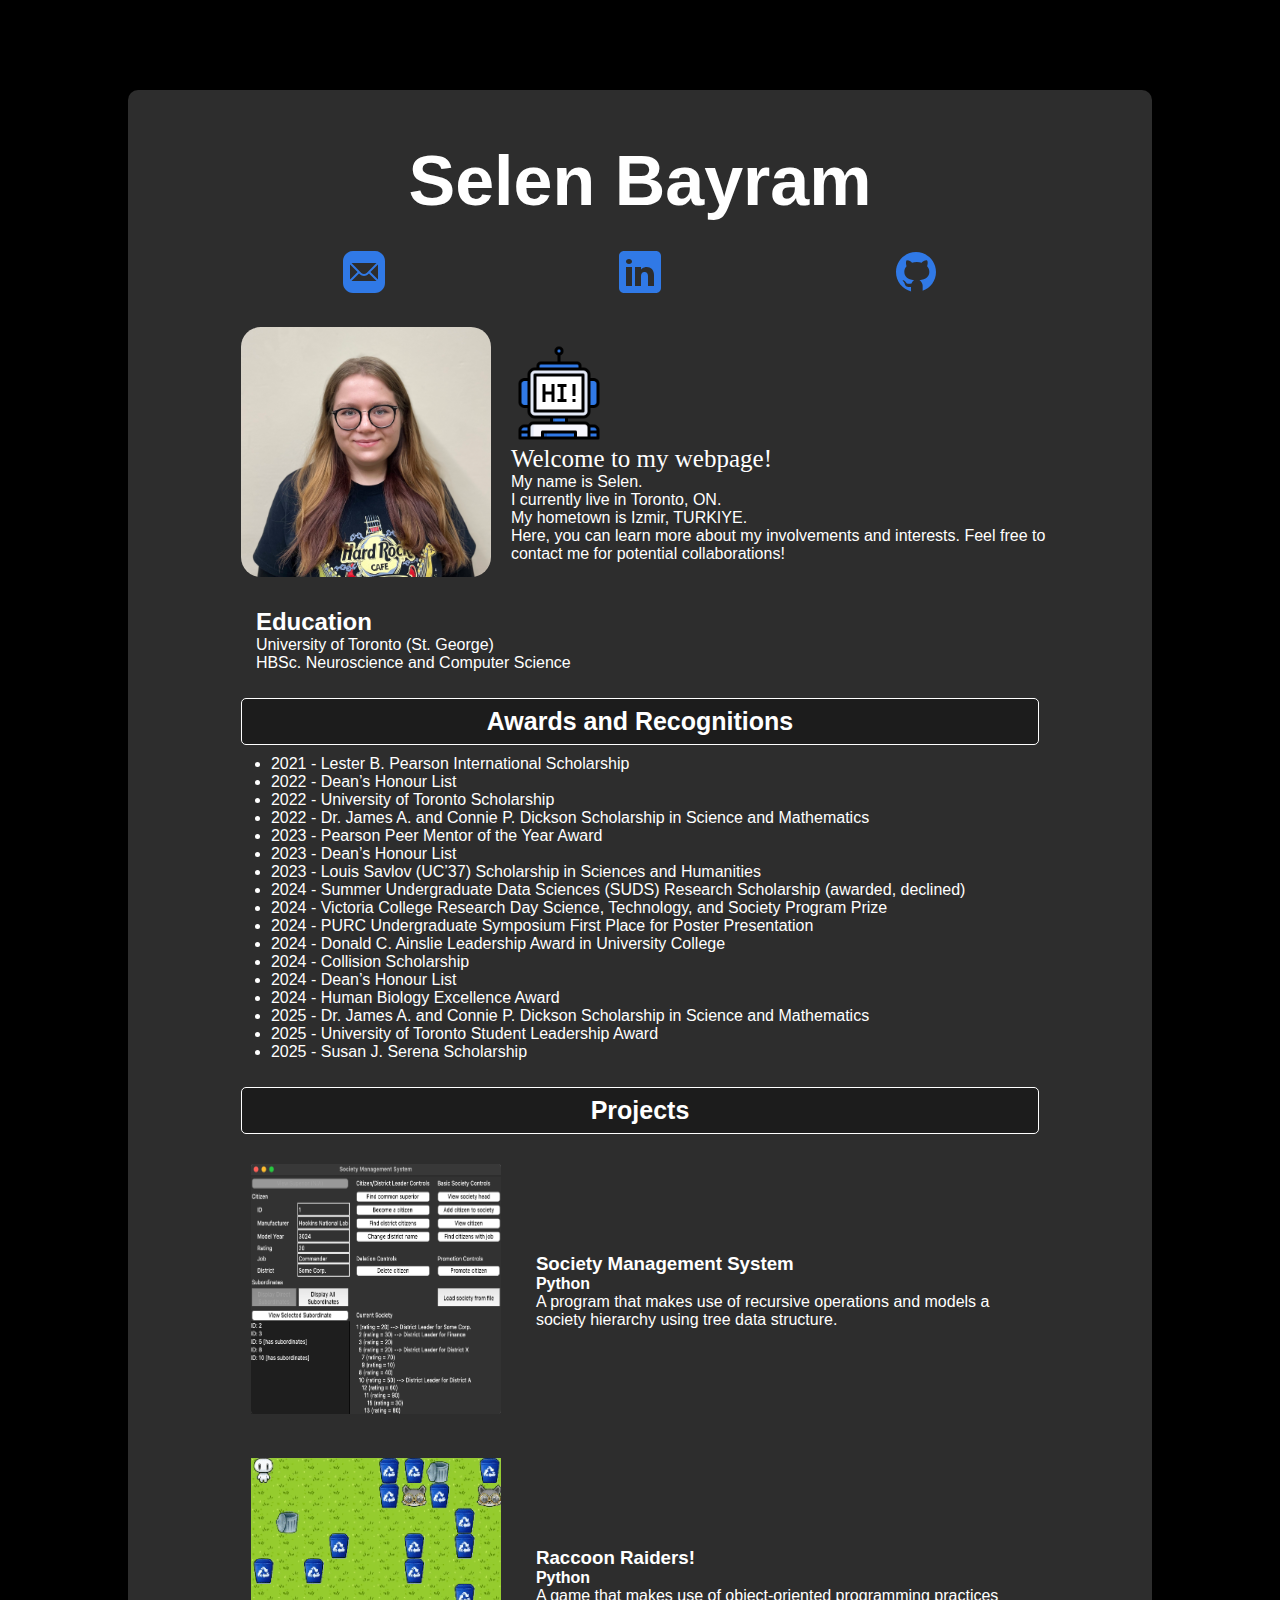
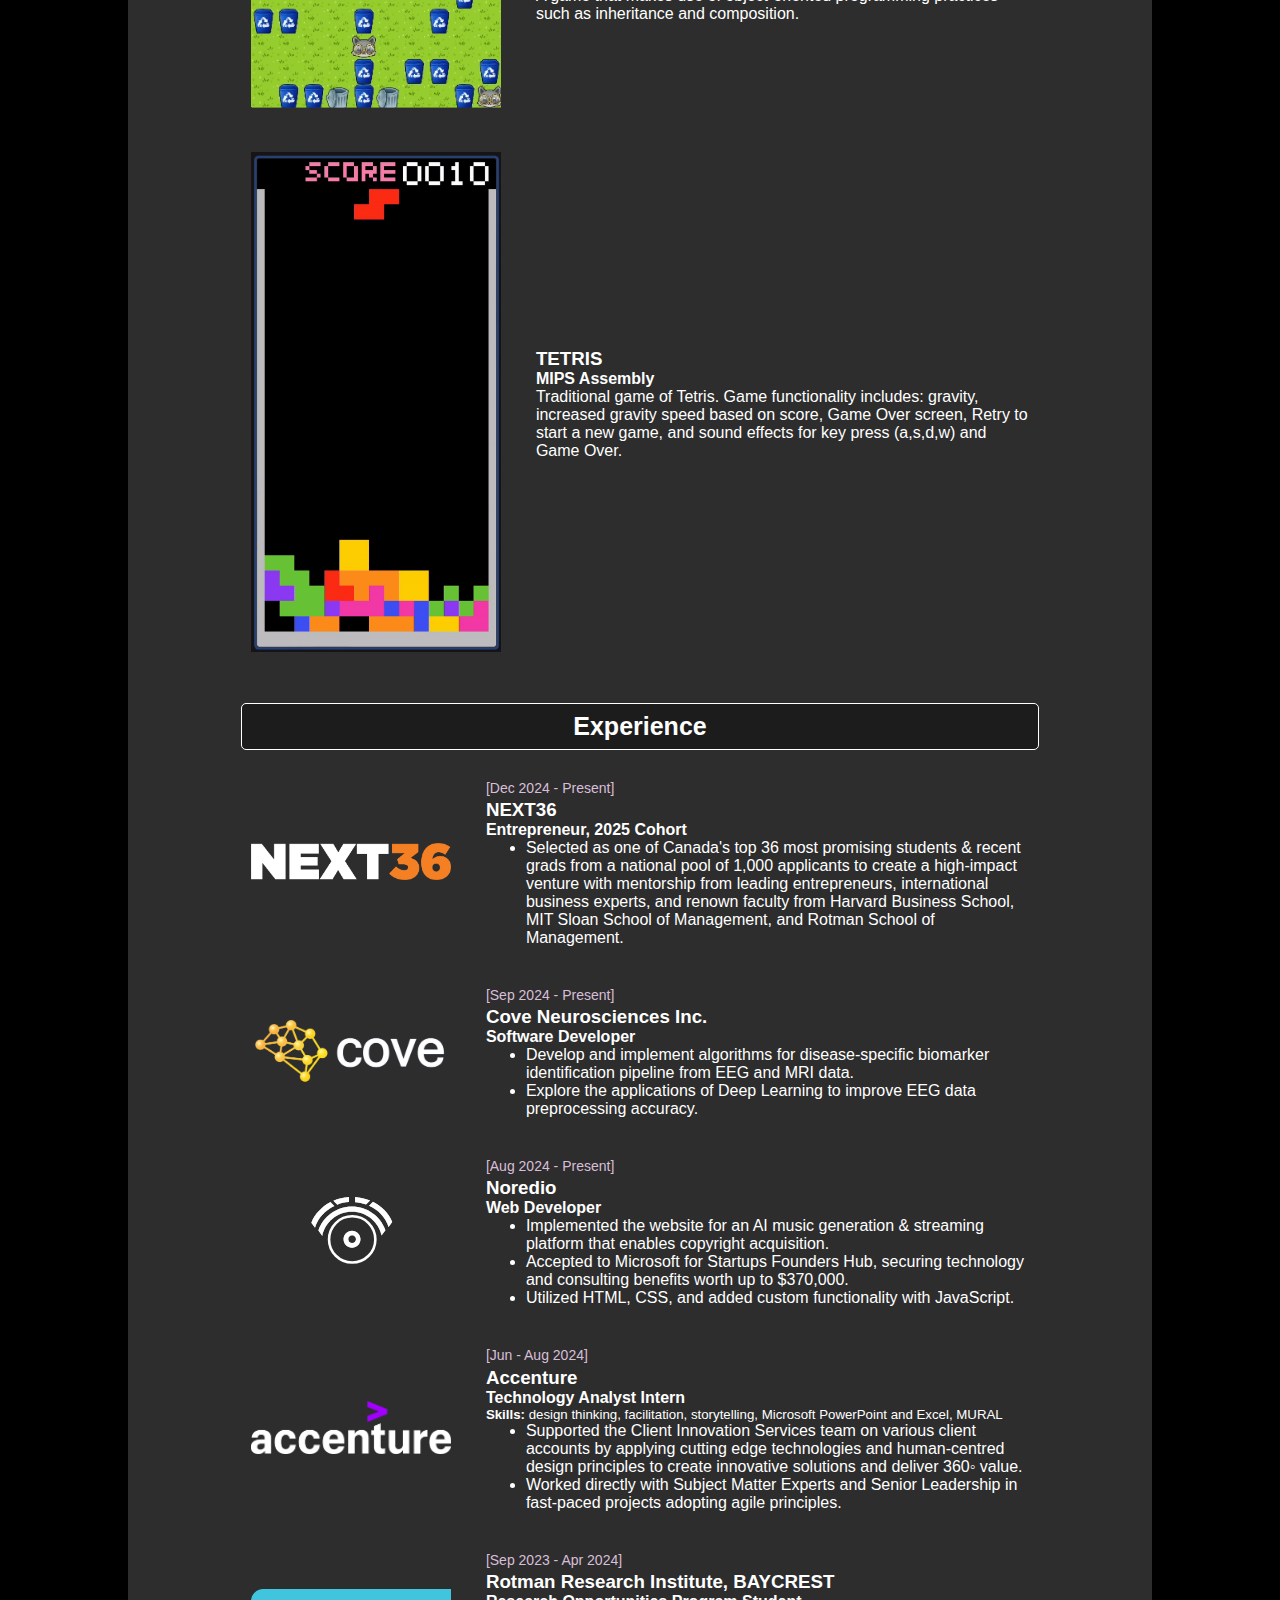
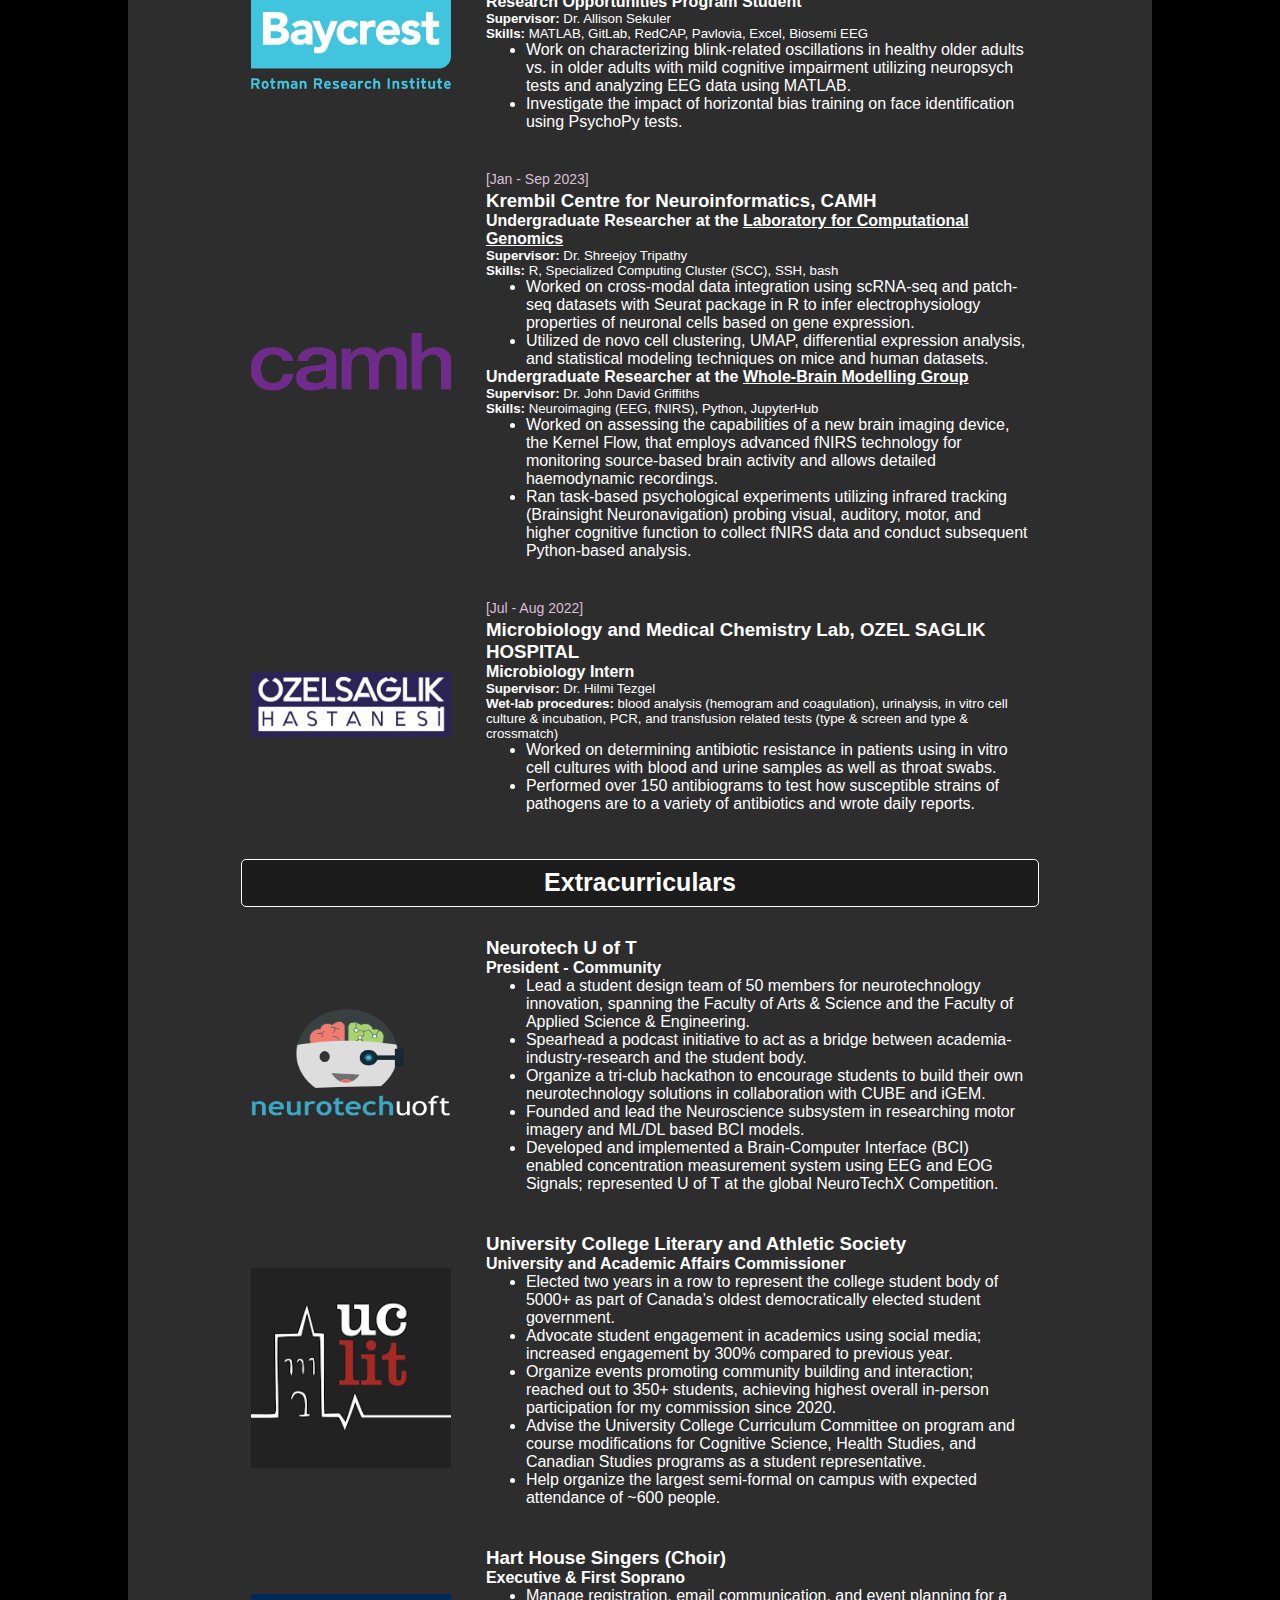
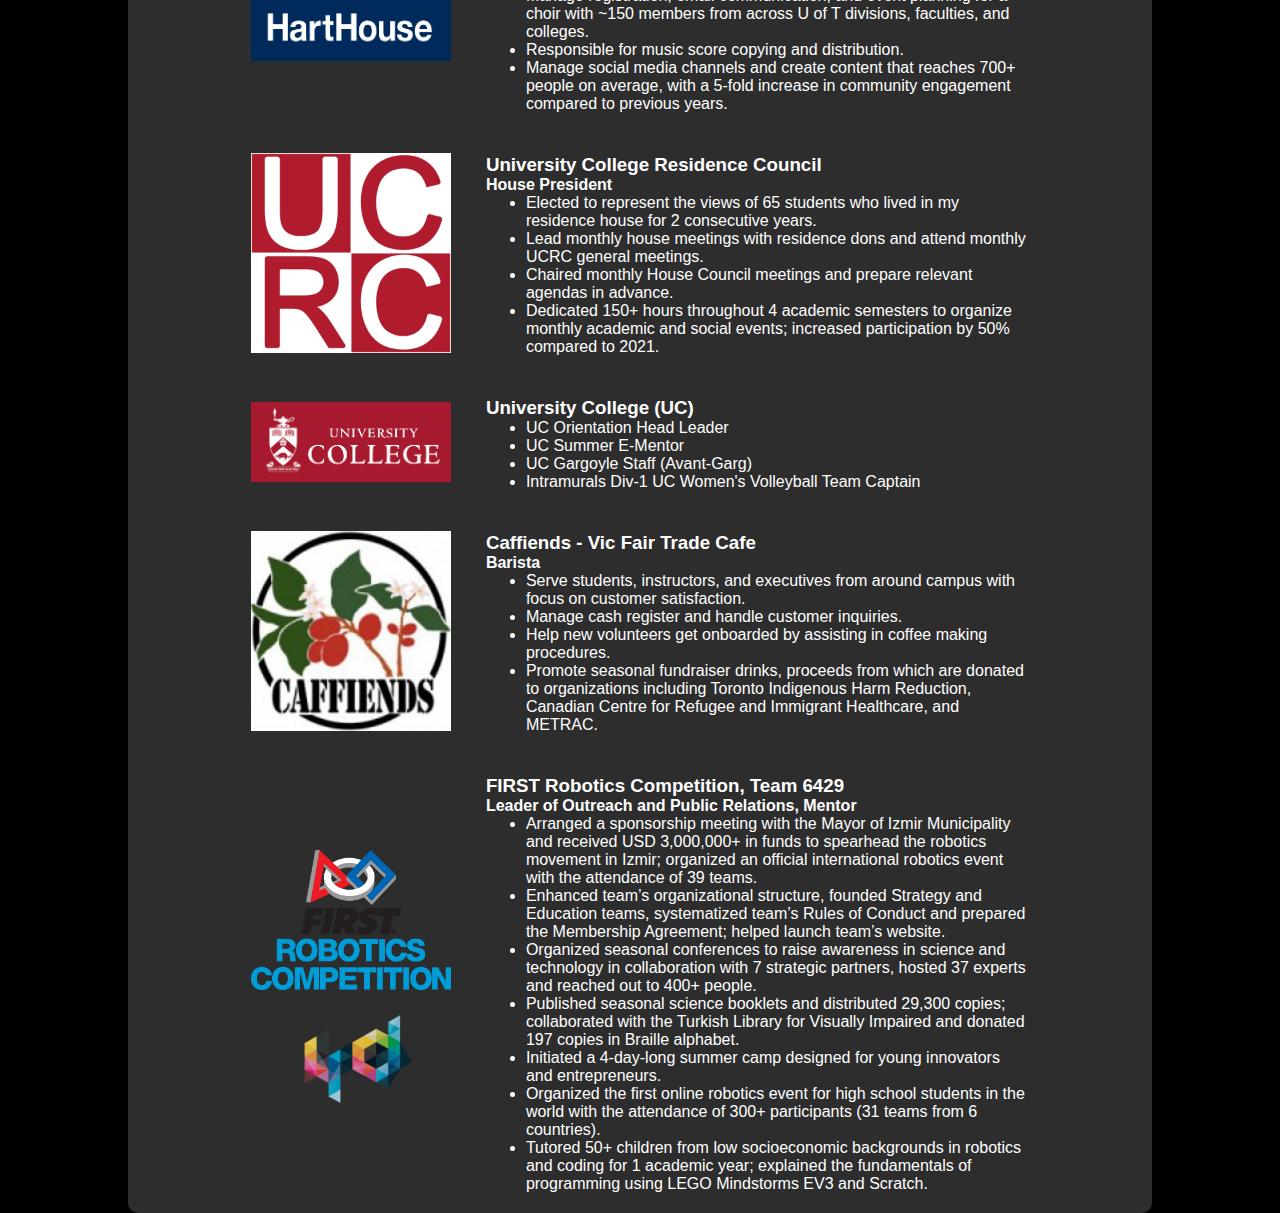
==== commit b66ea558: "updated award" ====
--- a/index.html
+++ b/index.html
@@ -87,6 +87,9 @@
                   <li>2024 - Collision Scholarship</li>
                   <li>2024 - Dean’s Honour List</li>
                   <li>2024 - Human Biology Excellence Award </li>
+                  <li>2025 - Dr. James A. and Connie P. Dickson Scholarship in Science and Mathematics</li>
+                  <li>2025 - University of Toronto Student Leadership Award </li>
+                  <li>2025 - Susan J. Serena Scholarship</li>
                </ul>
             </div>
          </div>
@@ -140,8 +143,7 @@
                <div class="experience-cmpy">
                   <h3>TETRIS</h3>
                   <h4>MIPS Assembly</h4>
-                  <p>Implemented the traditional game of Tetris for 32-bit architecture. Game functionality includes gravity, increased gravity
-                         speed based on score, Game Over, Retry, Quit, and sound effects for key presses.</p>
+                  <p>Traditional game of Tetris. Game functionality includes: gravity, increased gravity speed based on score, Game Over screen, Retry to start a new game, and sound effects for key press (a,s,d,w) and Game Over.</p>
                   <!-- <p class="github-img"> <a href="https://github.com/selenbayram/csc148-winter-2022/tree/main/A2">
                         <img src="/images/icons8-github-white.svg" alt="Selen Bayram" width="35px" height="35px">
                      </a> </p> -->
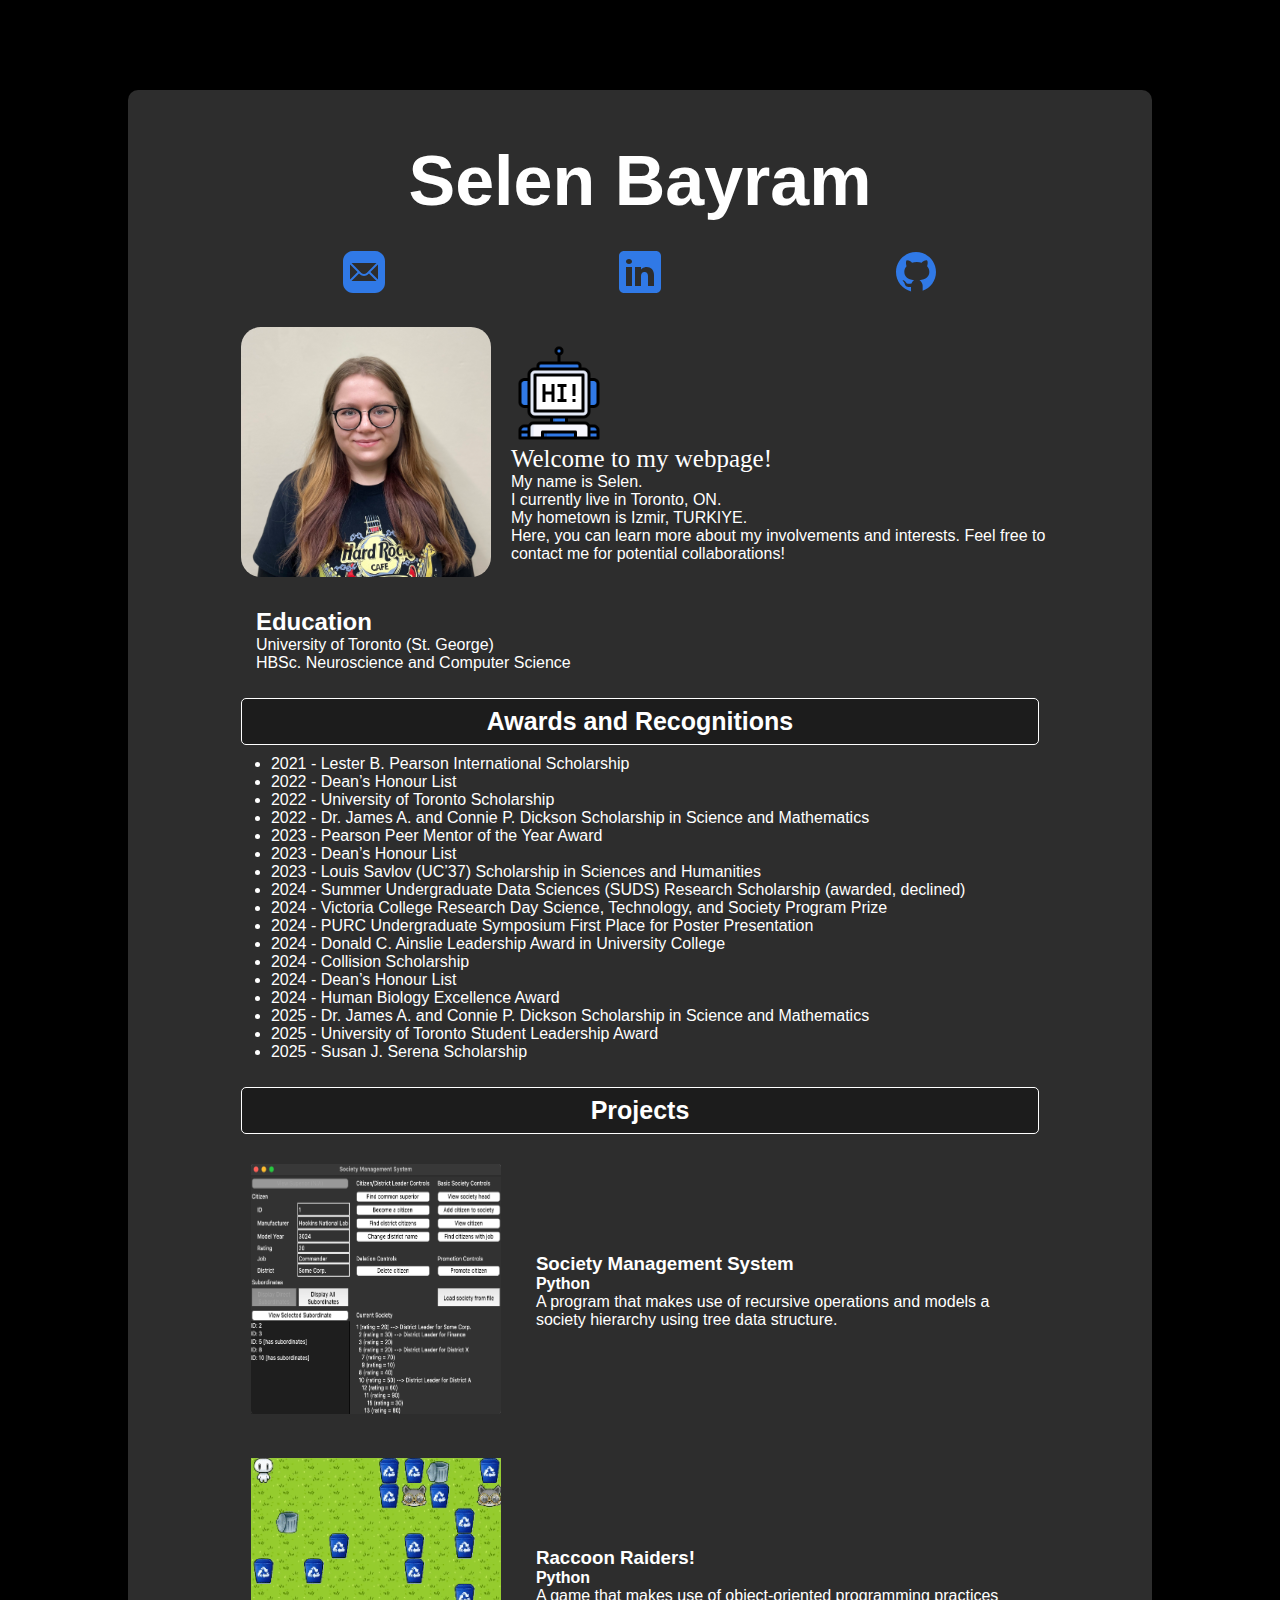
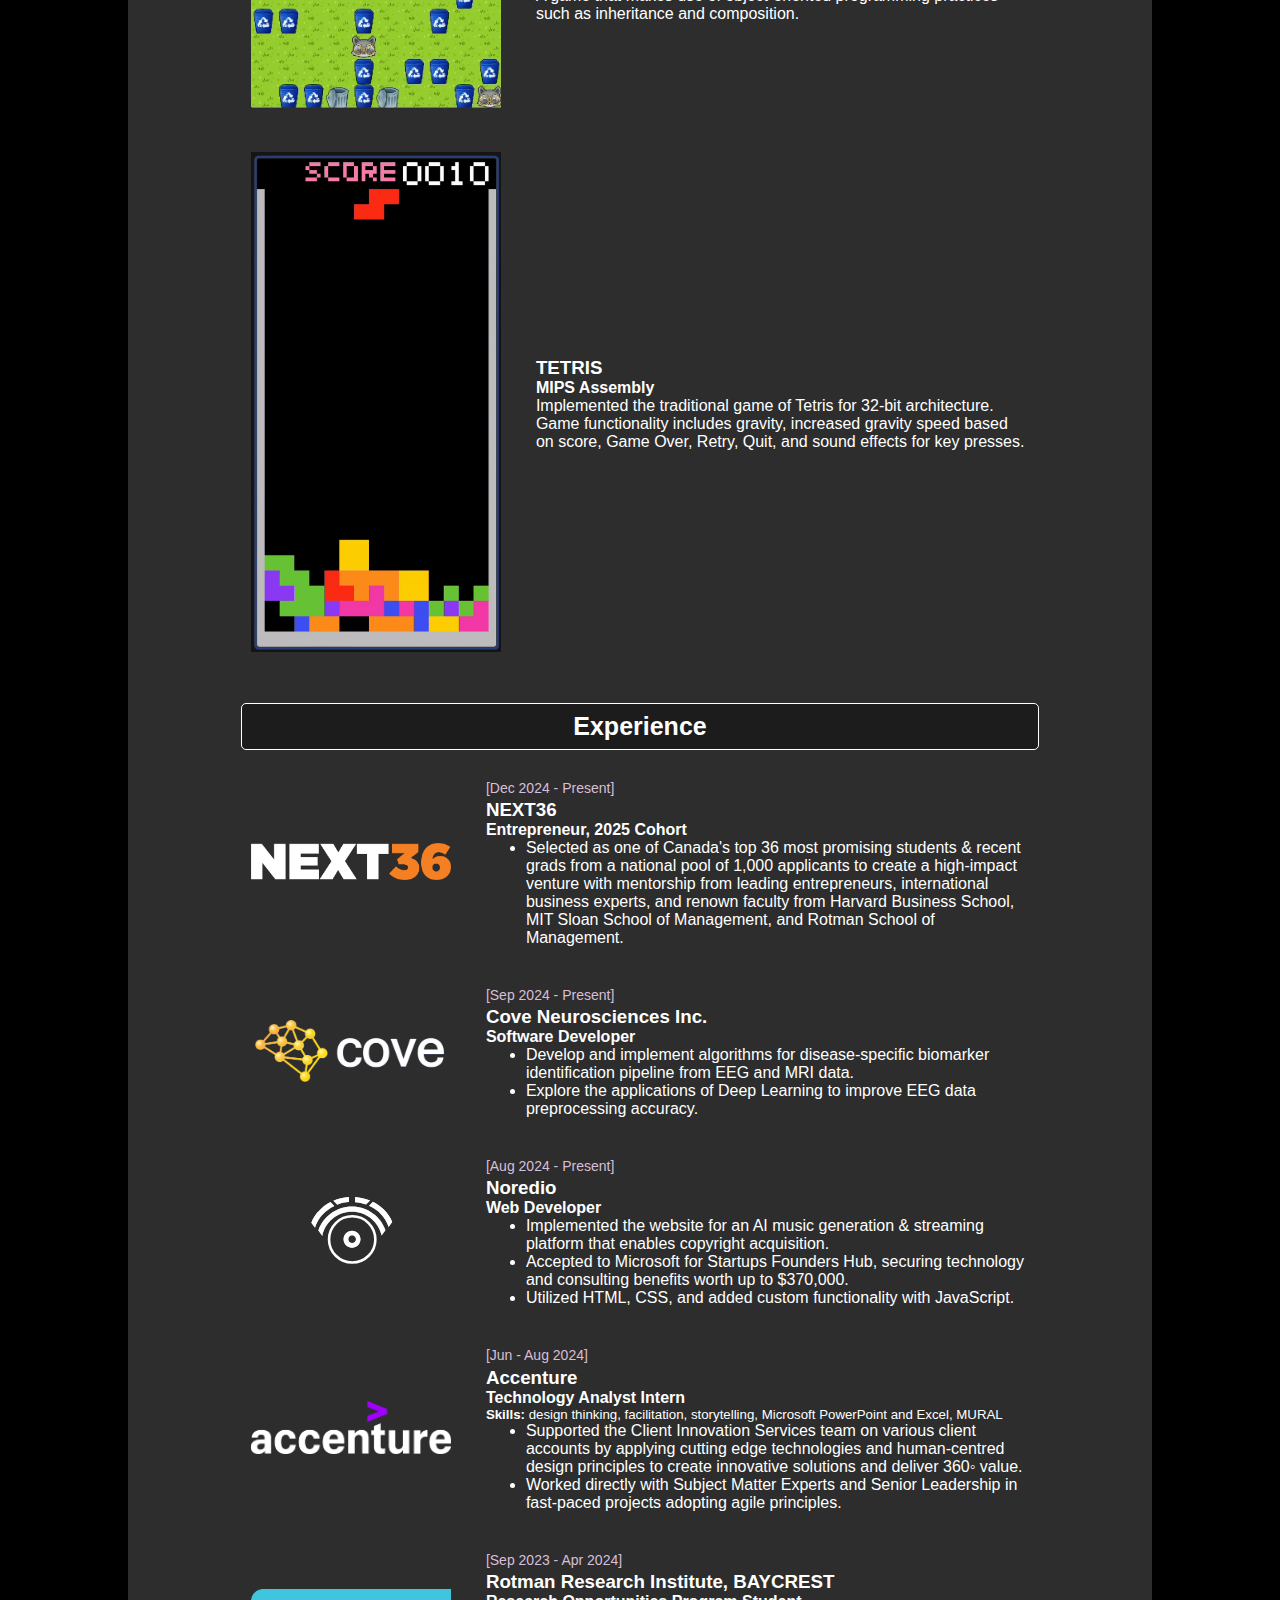
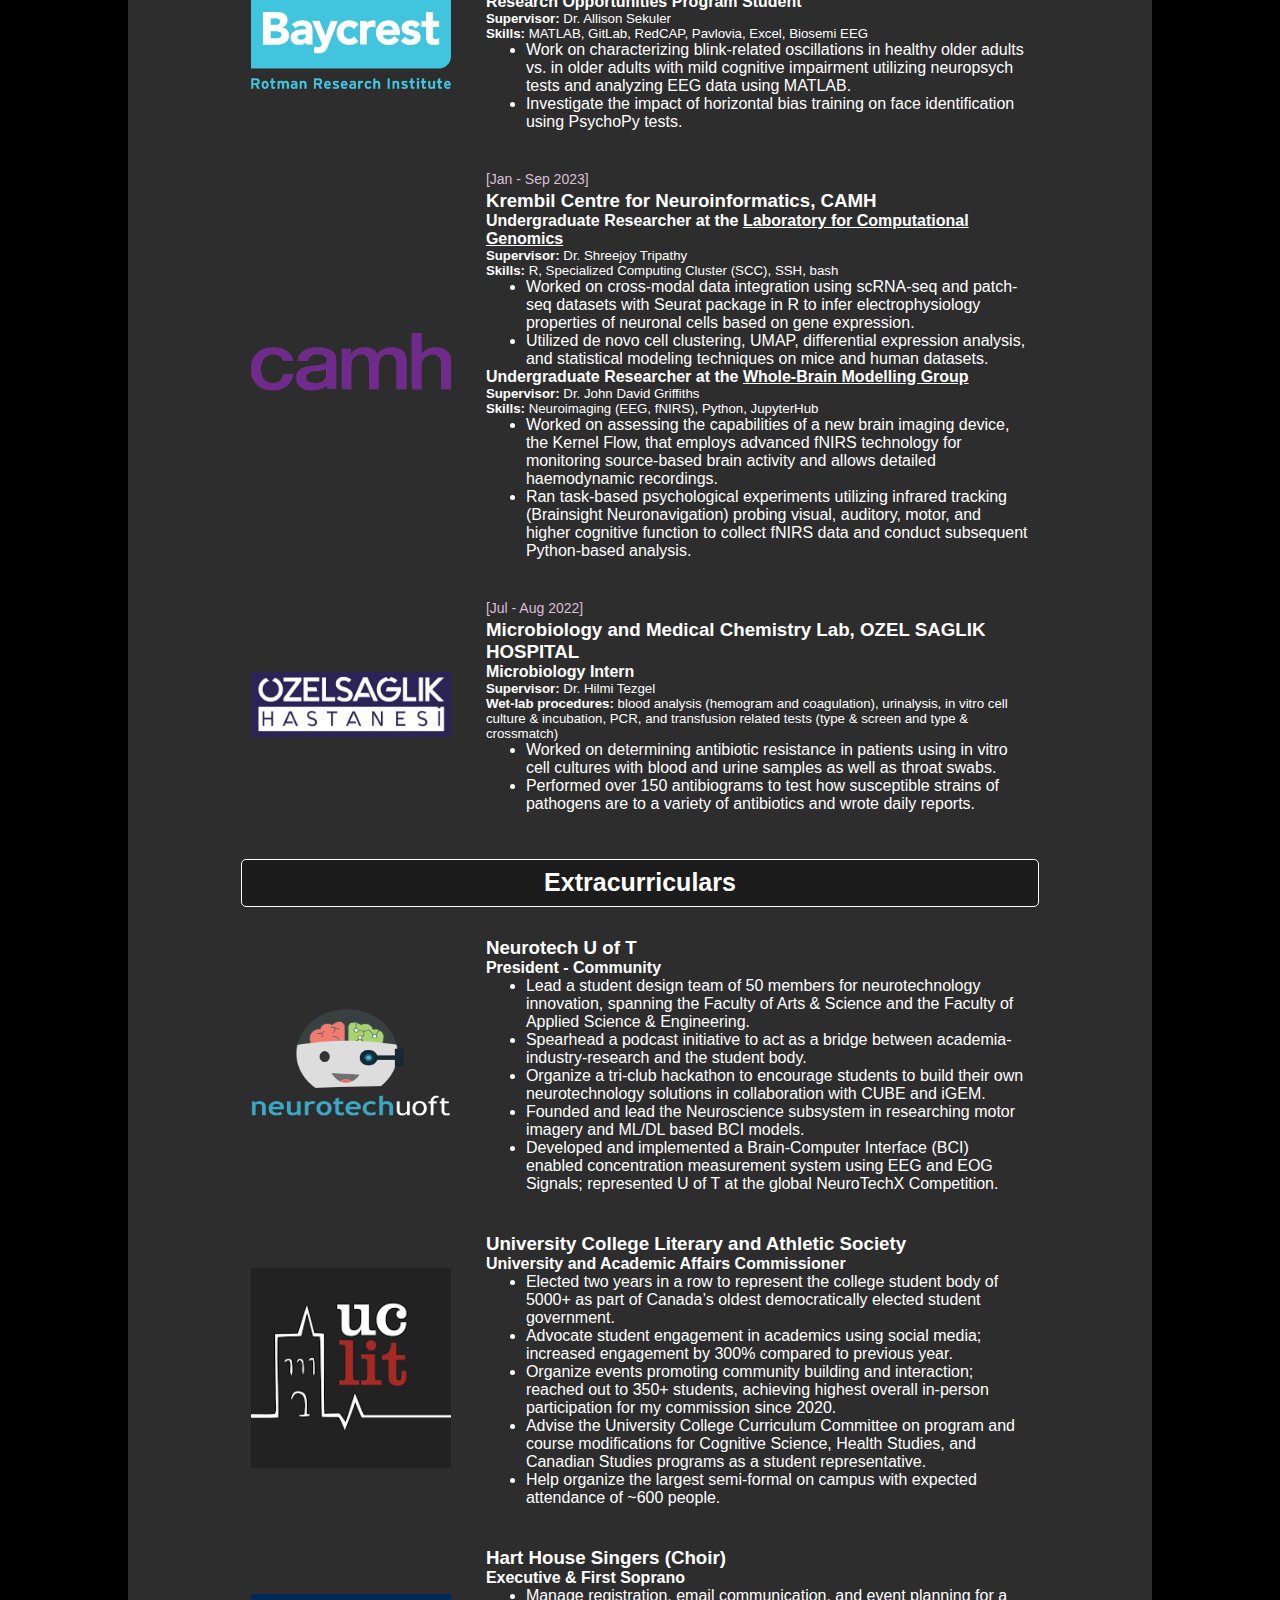
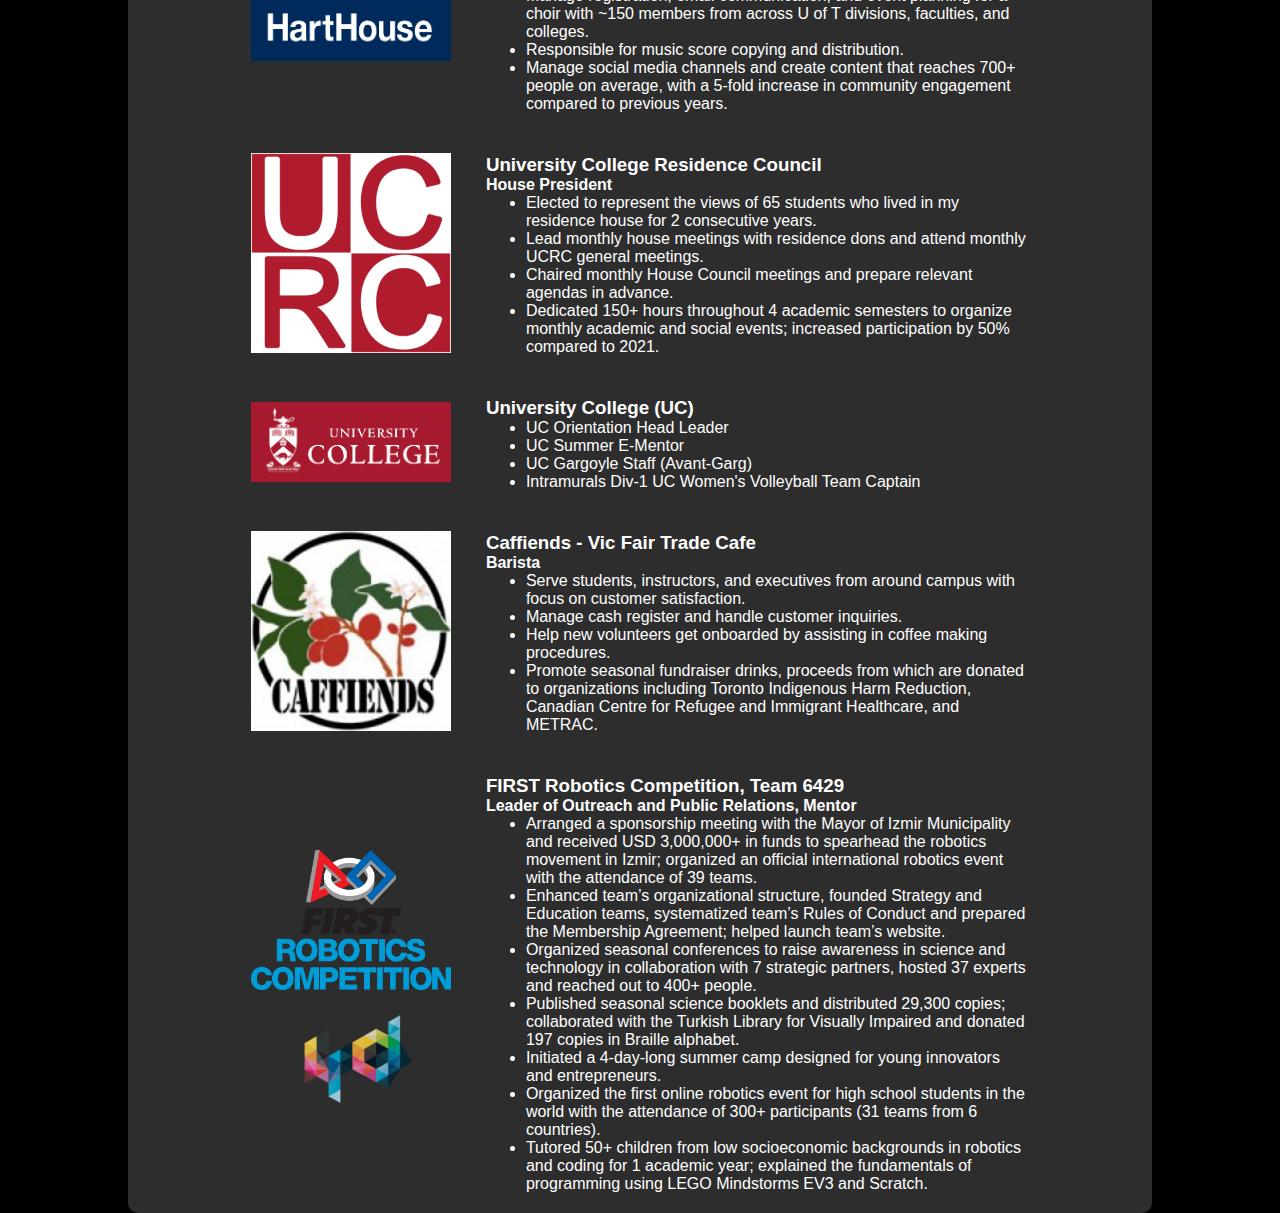
==== commit 3522cb6f: "Merge pull request #21 from selenbayram/edit_sixteen" ====
--- a/index.html
+++ b/index.html
@@ -143,7 +143,8 @@
                <div class="experience-cmpy">
                   <h3>TETRIS</h3>
                   <h4>MIPS Assembly</h4>
-                  <p>Traditional game of Tetris. Game functionality includes: gravity, increased gravity speed based on score, Game Over screen, Retry to start a new game, and sound effects for key press (a,s,d,w) and Game Over.</p>
+                  <p>Implemented the traditional game of Tetris for 32-bit architecture. Game functionality includes gravity, increased gravity
+                         speed based on score, Game Over, Retry, Quit, and sound effects for key presses.</p>
                   <!-- <p class="github-img"> <a href="https://github.com/selenbayram/csc148-winter-2022/tree/main/A2">
                         <img src="/images/icons8-github-white.svg" alt="Selen Bayram" width="35px" height="35px">
                      </a> </p> -->
